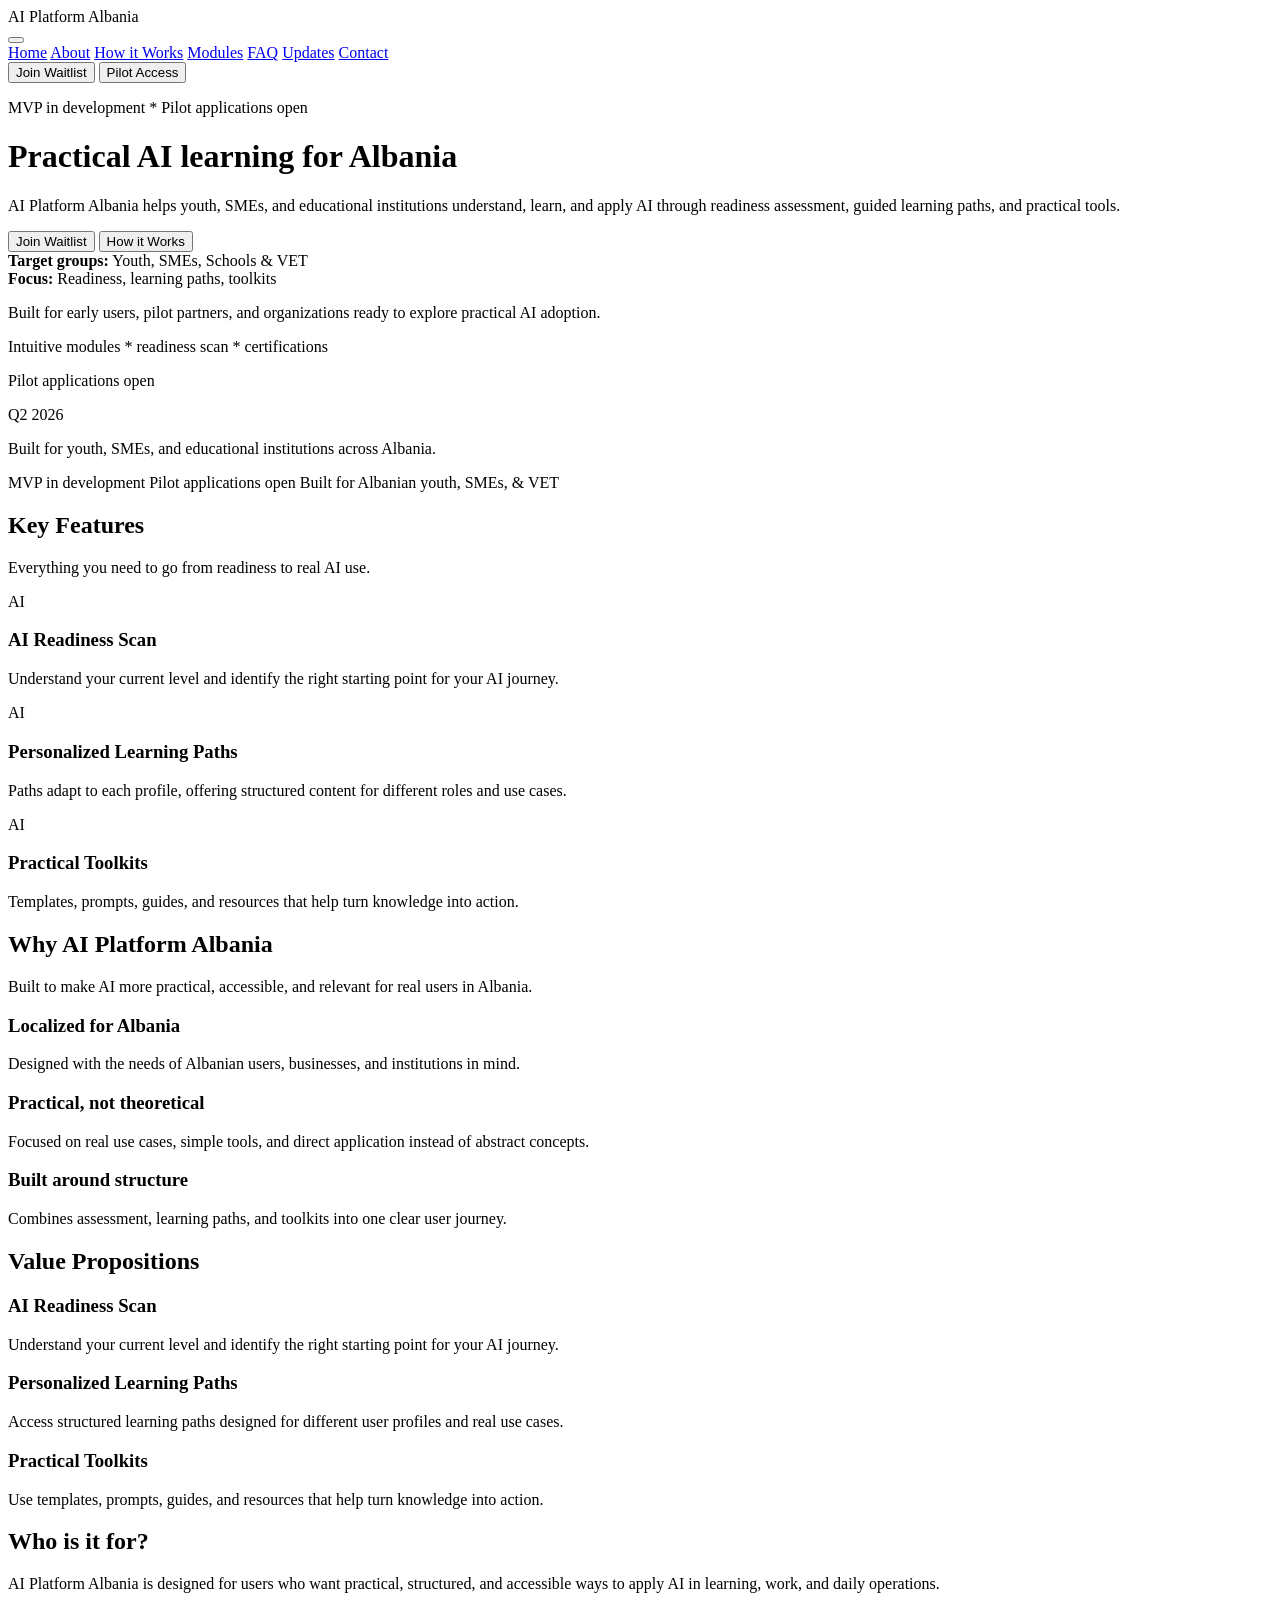
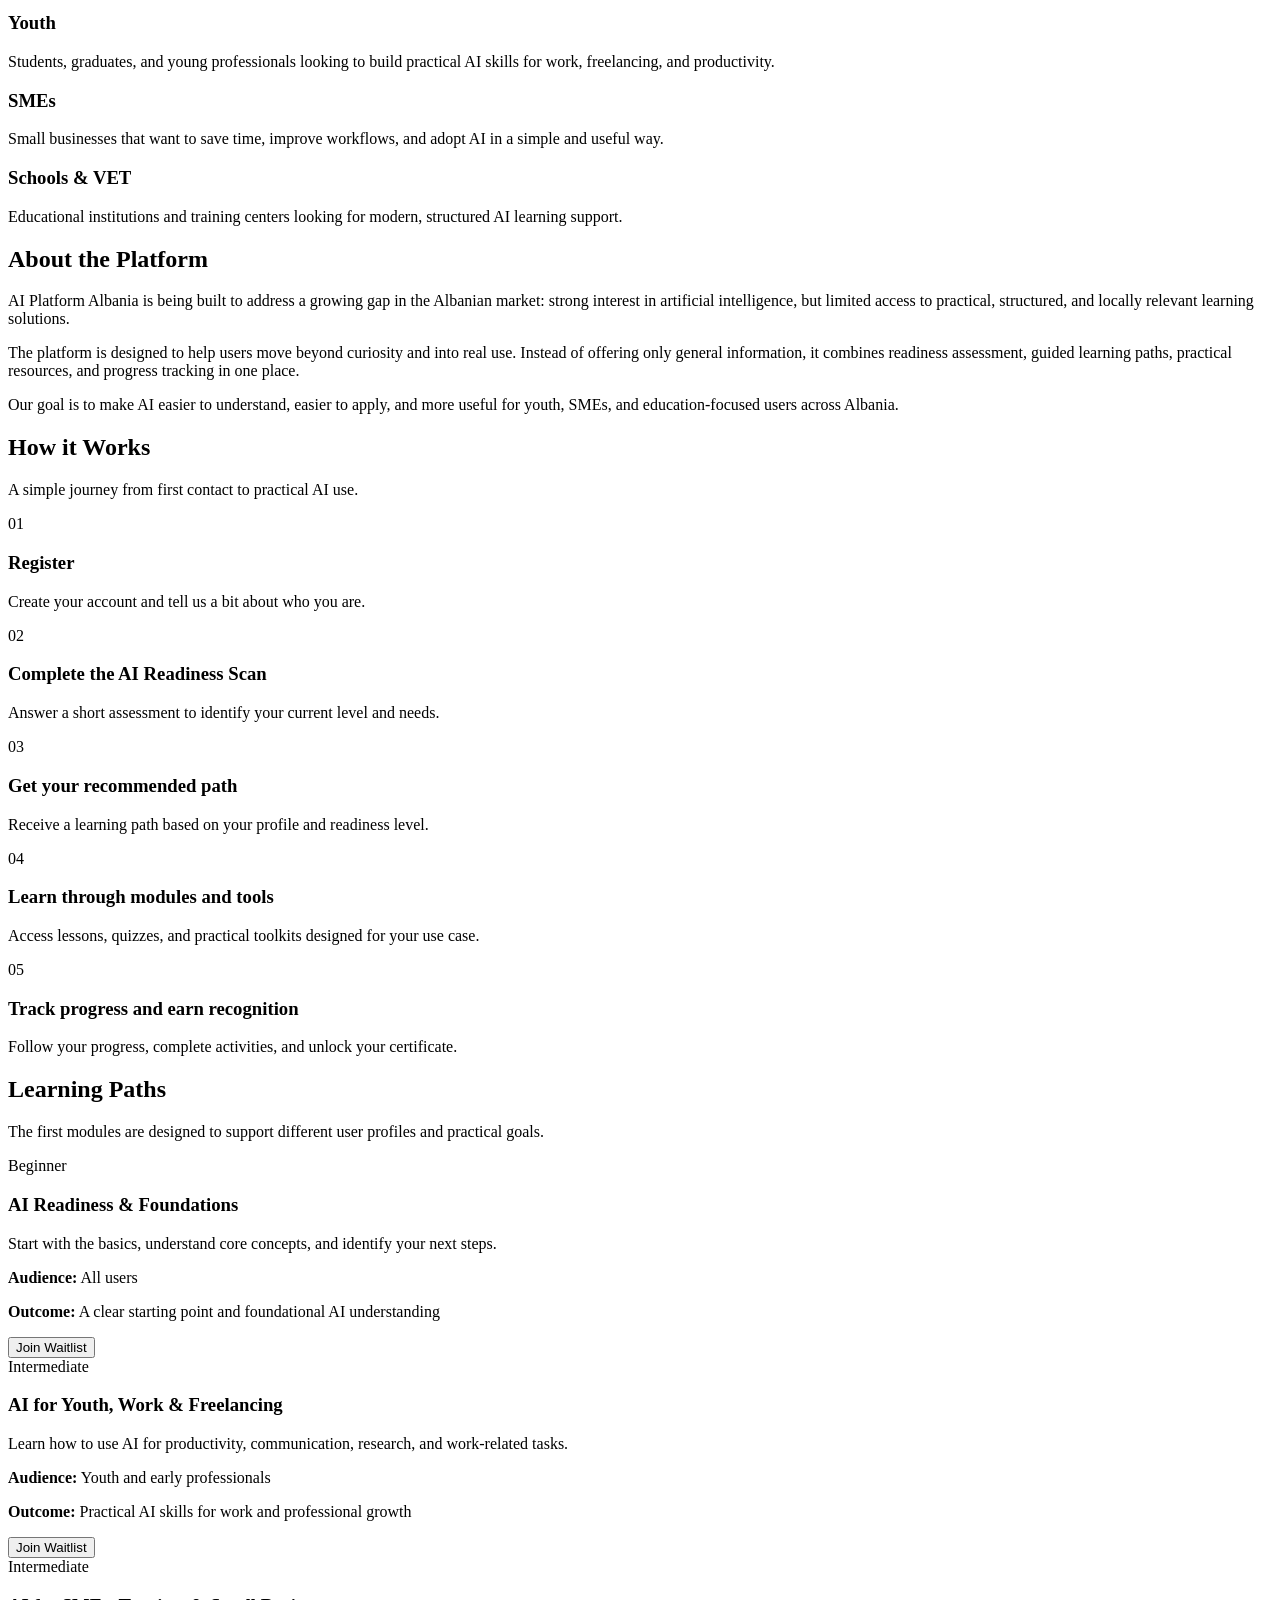
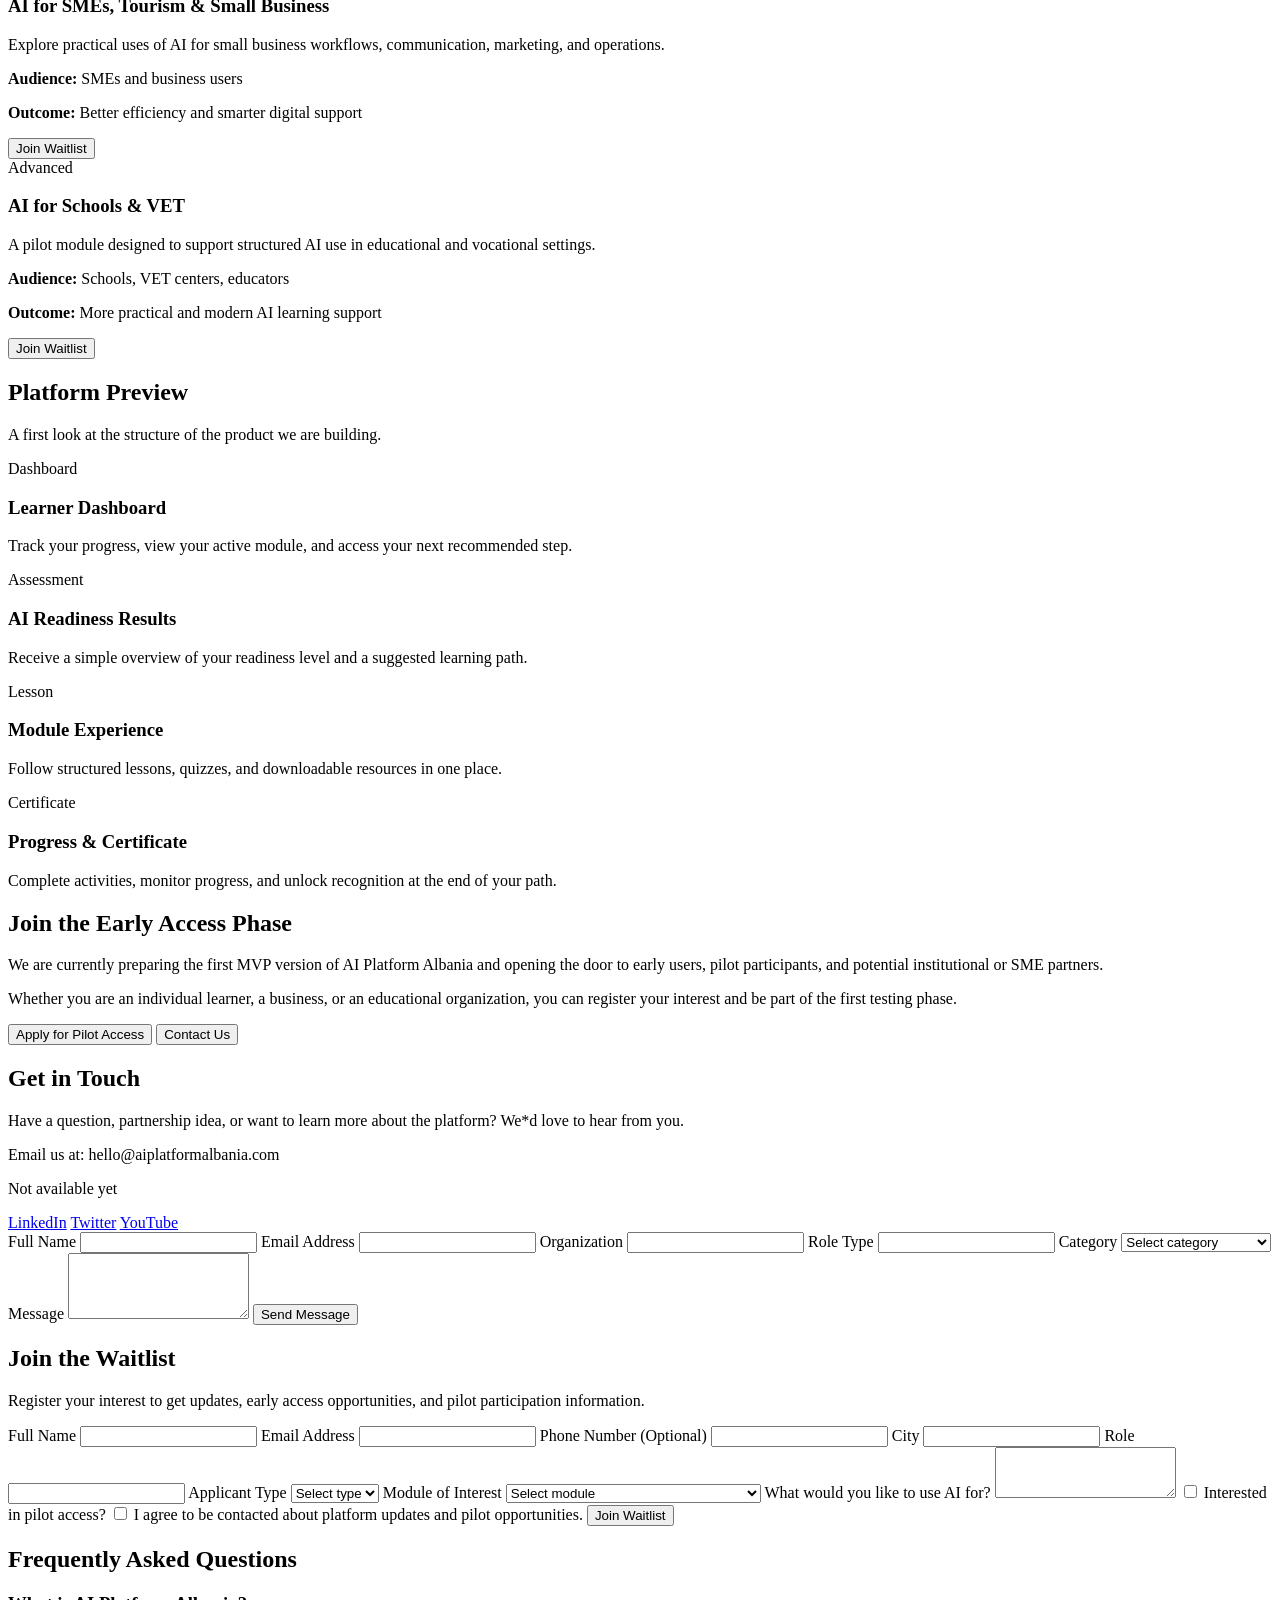
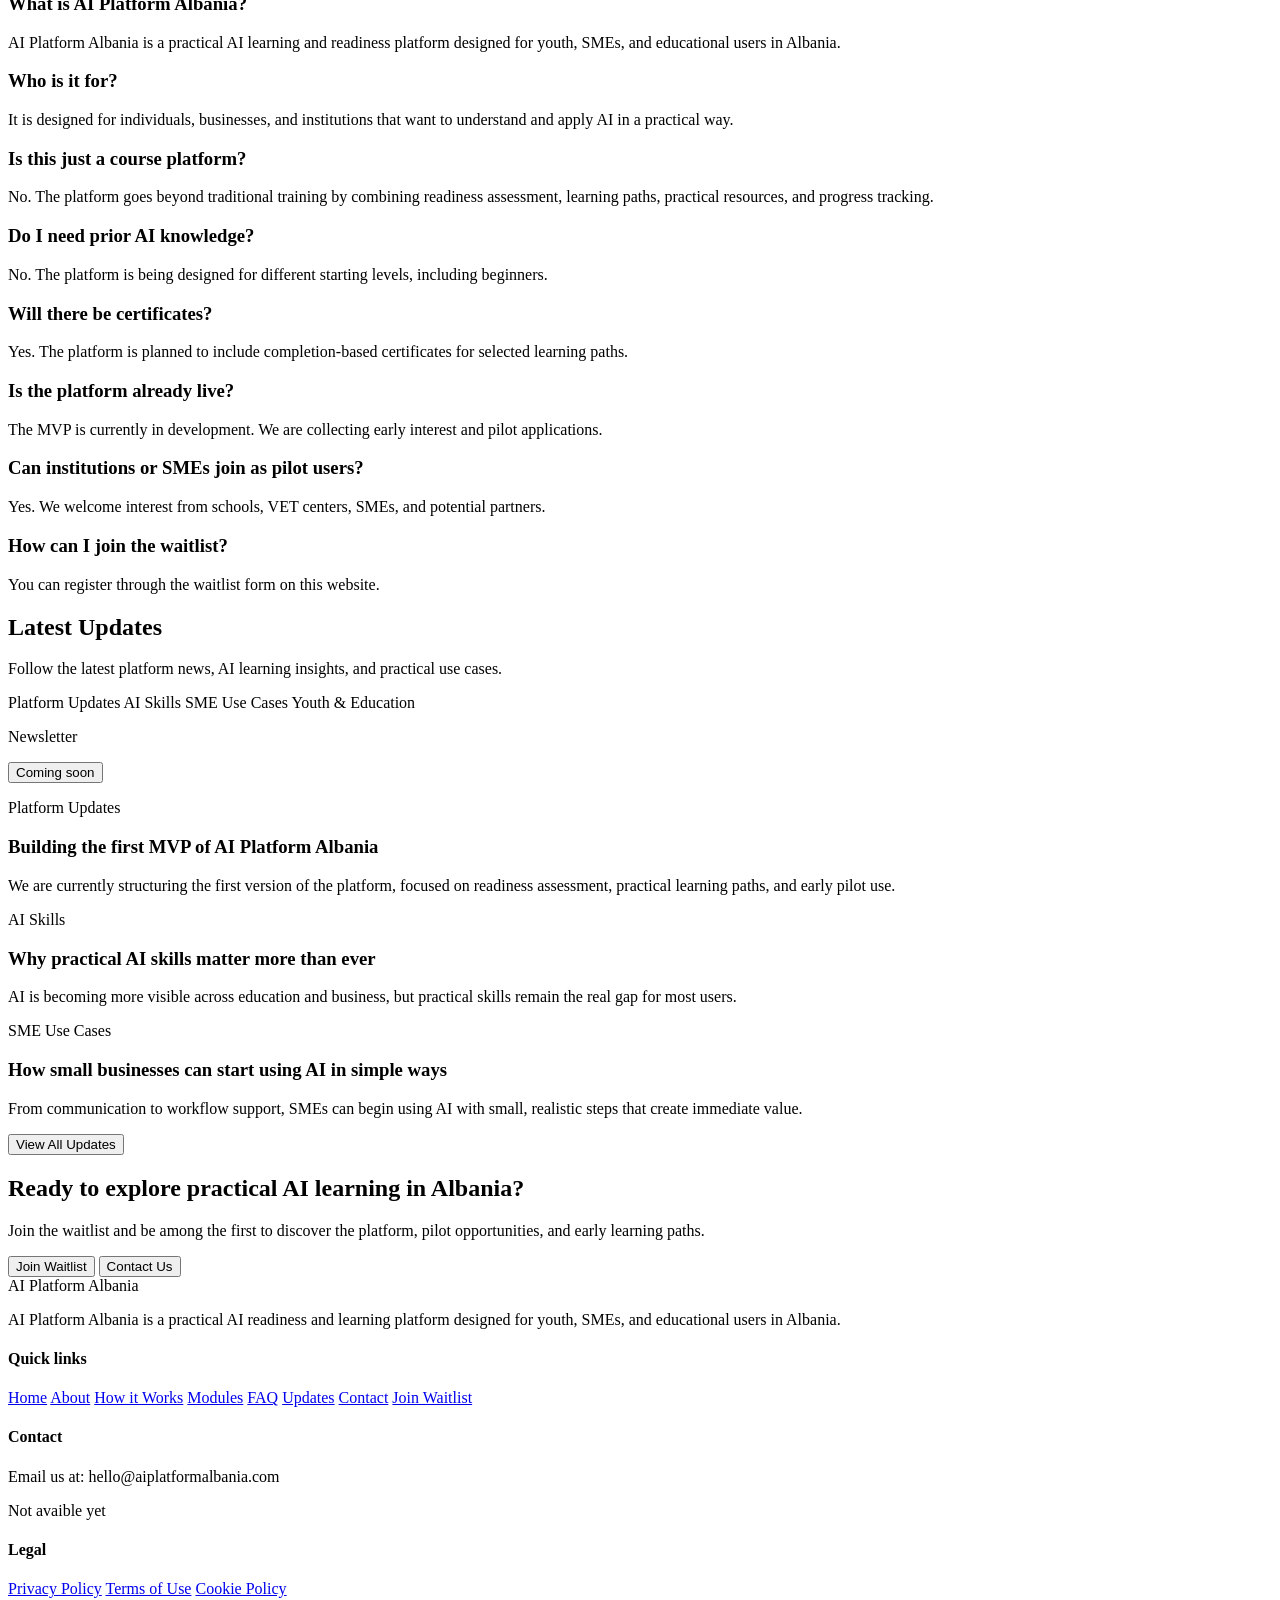
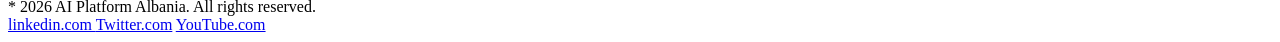
==== index.html @ 61c54ddb "Add files via upload" ====
<!DOCTYPE html>
<html lang="en">
  <head>
    <meta charset="UTF-8" />
    <meta http-equiv="X-UA-Compatible" content="IE=edge" />
    <meta name="viewport" content="width=device-width, initial-scale=1.0" />
    <title>AI Platform Albania</title>
    <link rel="preconnect" href="https://fonts.googleapis.com" />
    <link rel="preconnect" href="https://fonts.gstatic.com" crossorigin />
    <link
      href="https://fonts.googleapis.com/css2?family=Space+Grotesk:wght@400;500;600;700&display=swap"
      rel="stylesheet"
    />
    <link rel="stylesheet" href="styles.css" />
  </head>
  <body>
    <header class="hero" id="home">
      <nav class="nav" aria-label="Primary">
        <div class="brand">
          <span class="logo-mark">AI</span>
          Platform Albania
        </div>
        <button class="nav-toggle" aria-label="Toggle navigation" aria-expanded="false">
          <span></span>
          <span></span>
          <span></span>
        </button>
        <div class="nav-menu">
          <div class="nav-links">
            <a href="#home">Home</a>
            <a href="#about">About</a>
            <a href="#how-it-works">How it Works</a>
            <a href="#modules">Modules</a>
            <a href="#faq">FAQ</a>
            <a href="#updates">Updates</a>
            <a href="#contact">Contact</a>
          </div>
          <div class="nav-actions">
            <button class="ghost-btn" type="button" data-menu-link data-target="#apply">
              Join Waitlist
            </button>
            <button class="primary-btn" type="button" data-menu-link data-target="#pilot">
              Pilot Access
            </button>
          </div>
        </div>
      </nav>
      <div class="nav-backdrop" data-nav-close></div>
      <div class="hero-content">
        <div>
          <p class="eyebrow">MVP in development * Pilot applications open</p>
          <h1>Practical AI learning for Albania</h1>
          <p class="lead">
            AI Platform Albania helps youth, SMEs, and educational institutions understand, learn, and apply AI through
            readiness assessment, guided learning paths, and practical tools.
          </p>
          <div class="hero-ctas">
            <button class="primary-btn" type="button" onclick="document.getElementById('apply').scrollIntoView({ behavior: 'smooth' })">
              Join Waitlist
            </button>
            <button class="ghost-btn" type="button" onclick="document.getElementById('how-it-works').scrollIntoView({ behavior: 'smooth' })">
              How it Works
            </button>
          </div>
          <div class="hero-values">
            <div>
              <strong>Target groups:</strong>
              <span>Youth, SMEs, Schools & VET</span>
            </div>
            <div>
              <strong>Focus:</strong>
              <span>Readiness, learning paths, toolkits</span>
            </div>
          </div>
          <p class="hero-support">
            Built for early users, pilot partners, and organizations ready to explore practical AI adoption.
          </p>
        </div>
        <div class="hero-panel">
          <p>Intuitive modules * readiness scan * certifications</p>
          <div class="hero-panel-card">
            <p>Pilot applications open</p>
            <p class="hero-panel-value">Q2 2026</p>
          </div>
          <div class="hero-panel-card">
            <p>Built for youth, SMEs, and educational institutions across Albania.</p>
          </div>
          <div class="hero-trust">
            <span>MVP in development</span>
            <span>Pilot applications open</span>
            <span>Built for Albanian youth, SMEs, & VET</span>
          </div>
        </div>
      </div>
    </header>

    <main>
      <section id="features" class="section">
        <h2>Key Features</h2>
        <p class="section-intro">Everything you need to go from readiness to real AI use.</p>
        <div class="feature-grid" id="feature-grid"></div>
      </section>

      <section class="section why-section" id="why">
        <h2>Why AI Platform Albania</h2>
        <p class="section-intro">Built to make AI more practical, accessible, and relevant for real users in Albania.</p>
        <div class="why-grid">
          <article>
            <h3>Localized for Albania</h3>
            <p>Designed with the needs of Albanian users, businesses, and institutions in mind.</p>
          </article>
          <article>
            <h3>Practical, not theoretical</h3>
            <p>Focused on real use cases, simple tools, and direct application instead of abstract concepts.</p>
          </article>
          <article>
            <h3>Built around structure</h3>
            <p>Combines assessment, learning paths, and toolkits into one clear user journey.</p>
          </article>
        </div>
      </section>

      <section class="section">
        <h2>Value Propositions</h2>
        <div class="node-grid">
          <article>
            <h3>AI Readiness Scan</h3>
            <p>Understand your current level and identify the right starting point for your AI journey.</p>
          </article>
          <article>
            <h3>Personalized Learning Paths</h3>
            <p>Access structured learning paths designed for different user profiles and real use cases.</p>
          </article>
          <article>
            <h3>Practical Toolkits</h3>
            <p>Use templates, prompts, guides, and resources that help turn knowledge into action.</p>
          </article>
        </div>
      </section>

      <section id="target" class="section">
        <h2>Who is it for?</h2>
        <p class="section-intro">
          AI Platform Albania is designed for users who want practical, structured, and accessible ways to apply AI in
          learning, work, and daily operations.
        </p>
        <div class="target-grid">
          <article>
            <h3>Youth</h3>
            <p>Students, graduates, and young professionals looking to build practical AI skills for work, freelancing, and productivity.</p>
          </article>
          <article>
            <h3>SMEs</h3>
            <p>Small businesses that want to save time, improve workflows, and adopt AI in a simple and useful way.</p>
          </article>
          <article>
            <h3>Schools & VET</h3>
            <p>Educational institutions and training centers looking for modern, structured AI learning support.</p>
          </article>
        </div>
      </section>

      <section id="about" class="section about">
        <div>
          <h2>About the Platform</h2>
          <p class="section-intro">
            AI Platform Albania is being built to address a growing gap in the Albanian market: strong interest in artificial intelligence, but limited access to practical, structured, and locally relevant learning solutions.
          </p>
          <p>
            The platform is designed to help users move beyond curiosity and into real use. Instead of offering only general information, it combines readiness assessment, guided learning paths, practical resources, and progress tracking in one place.
          </p>
          <p>
            Our goal is to make AI easier to understand, easier to apply, and more useful for youth, SMEs, and education-focused users across Albania.
          </p>
        </div>
      </section>

      <section id="how-it-works" class="section">
        <h2>How it Works</h2>
        <p class="section-intro">A simple journey from first contact to practical AI use.</p>
        <div class="flow-grid" id="flow-grid"></div>
      </section>

      <section id="modules" class="section">
        <h2>Learning Paths</h2>
        <p class="section-intro">The first modules are designed to support different user profiles and practical goals.</p>
        <div class="module-grid" id="module-grid"></div>
      </section>

      <section id="demo" class="section">
        <h2>Platform Preview</h2>
        <p class="section-intro">A first look at the structure of the product we are building.</p>
        <div class="demo-grid" id="demo-grid"></div>
      </section>

      <section id="pilot" class="section pilot">
        <div>
          <h2>Join the Early Access Phase</h2>
          <p>
            We are currently preparing the first MVP version of AI Platform Albania and opening the door to early users, pilot participants, and potential institutional or SME partners.
          </p>
          <p>
            Whether you are an individual learner, a business, or an educational organization, you can register your interest and be part of the first testing phase.
          </p>
        </div>
        <div class="pilot-card">
          <button class="primary-btn" type="button" data-menu-link data-target="#apply">Apply for Pilot Access</button>
          <button class="ghost-btn" type="button" data-menu-link data-target="#contact">Contact Us</button>
        </div>
      </section>

      <section id="contact" class="section contact-form-section">
        <div>
          <h2>Get in Touch</h2>
          <p>
            Have a question, partnership idea, or want to learn more about the platform? We*d love to hear from you.
          </p>
          <div class="contact-info">
            <p>Email us at: hello@aiplatformalbania.com</p>
            <p> Not available yet</p>
            <div class="social-links">
              <a href="javascript:void(0)">LinkedIn</a>
<a href="javascript:void(0)">Twitter</a>
<a href="javascript:void(0)">YouTube</a>
            </div>
          </div>
        </div>
        <form id="contact-form" class="form-grid">
          <label>
            Full Name
            <input type="text" name="name" required />
          </label>
          <label>
            Email Address
            <input type="email" name="email" required />
          </label>
          <label>
            Organization
            <input type="text" name="organization" />
          </label>
          <label>
            Role Type
            <input type="text" name="role" />
          </label>
          <label>
            Category
            <select name="category" required>
              <option value="">Select category</option>
              <option>Individual Learner</option>
              <option>SME</option>
              <option>School / Institution</option>
              <option>Partner / Collaborator</option>
            </select>
          </label>
          <label class="full">
            Message
            <textarea name="message" rows="4" required></textarea>
          </label>
          <button class="primary-btn" type="submit">Send Message</button>
          <p id="contact-success" class="form-success" aria-live="polite"></p>
        </form>
      </section>

      <section id="apply" class="section apply-form-section">
        <div>
          <h2>Join the Waitlist</h2>
          <p class="section-intro">Register your interest to get updates, early access opportunities, and pilot participation information.</p>
        </div>
        <form id="apply-form" class="form-grid compact">
          <label>
            Full Name
            <input type="text" name="fullName" required />
          </label>
          <label>
            Email Address
            <input type="email" name="email" required />
          </label>
          <label>
            Phone Number (Optional)
            <input type="tel" name="phone" />
          </label>
          <label>
            City
            <input type="text" name="city" required />
          </label>
          <label>
            Role
            <input type="text" name="role" required />
          </label>
          <label>
            Applicant Type
            <select name="applicantType" required>
              <option value="">Select type</option>
              <option>Individual</option>
              <option>SME</option>
              <option>Institution</option>
            </select>
          </label>
          <label>
            Module of Interest
            <select name="module" required>
              <option value="">Select module</option>
              <option>AI Readiness &amp; Foundations</option>
              <option>AI for Youth, Work &amp; Freelancing</option>
              <option>AI for SMEs, Tourism &amp; Small Business</option>
              <option>AI for Schools &amp; VET</option>
            </select>
          </label>
          <label class="full">
            What would you like to use AI for?
            <textarea name="intent" rows="3" required></textarea>
          </label>
          <label>
            <input type="checkbox" name="pilot" />
            Interested in pilot access?
          </label>
          <label>
            <input type="checkbox" name="consent" required />
            I agree to be contacted about platform updates and pilot opportunities.
          </label>
          <button class="primary-btn" type="submit">Join Waitlist</button>
          <p id="apply-success" class="form-success" aria-live="polite"></p>
        </form>
      </section>

      <section id="faq" class="section">
        <h2>Frequently Asked Questions</h2>
        <div class="faq-accordion" id="faq-accordion"></div>
      </section>

      <section id="updates" class="section updates">
        <h2>Latest Updates</h2>
        <p class="section-intro">Follow the latest platform news, AI learning insights, and practical use cases.</p>
        <div class="updates-meta">
          <div class="updates-categories">
            <span>Platform Updates</span>
            <span>AI Skills</span>
            <span>SME Use Cases</span>
            <span>Youth &amp; Education</span>
          </div>
          <div class="newsletter-cta">
            <p>Newsletter</p>
            <button class="ghost-btn" type="button">Coming soon</button>
          </div>
        </div>
        <div class="blog-grid" id="blog-grid"></div>
        <button class="ghost-btn" type="button">View All Updates</button>
        <div class="empty-state" id="blog-empty" hidden>
          <p>No posts yet*check back soon for pilot stories.</p>
        </div>
      </section>

      <section class="section final-cta">
        <div>
          <h2>Ready to explore practical AI learning in Albania?</h2>
          <p>Join the waitlist and be among the first to discover the platform, pilot opportunities, and early learning paths.</p>
        </div>
        <div class="cta-actions">
          <button class="primary-btn" type="button" data-menu-link data-target="#apply">Join Waitlist</button>
          <button class="ghost-btn" type="button" data-menu-link data-target="#contact">Contact Us</button>
        </div>
      </section>
    </main>

    <footer class="footer">
      <div>
        <div class="brand">
          <span class="logo-mark">AI</span>
          Platform Albania
        </div>
        <p>AI Platform Albania is a practical AI readiness and learning platform designed for youth, SMEs, and educational users in Albania.</p>
      </div>
      <div class="footer-columns">
        <div>
          <h4>Quick links</h4>
          <a href="#home">Home</a>
          <a href="#about">About</a>
          <a href="#how-it-works">How it Works</a>
          <a href="#modules">Modules</a>
          <a href="#faq">FAQ</a>
          <a href="#updates">Updates</a>
          <a href="#contact">Contact</a>
          <a href="#apply">Join Waitlist</a>
        </div>
        <div>
          <h4>Contact</h4>
          <p>Email us at: hello@aiplatformalbania.com</p>
          <p>Not avaible yet</p>
        </div>
        <div>
          <h4>Legal</h4>
          <a href="privacy.html">Privacy Policy</a>
          <a href="terms.html">Terms of Use</a>
          <a href="cookies.html">Cookie Policy</a>
        </div>
      </div>
      <div class="footer-bottom">
        <span>* 2026 AI Platform Albania. All rights reserved.</span>
        <div class="social-links">
          <a href="#">linkedin.com
          <a href="#">Twitter.com</a>
          <a href="#">YouTube.com</a>
        </div>
      </div>
    </footer>
    <script src="scripts.js"></script>
  </body>
</html>
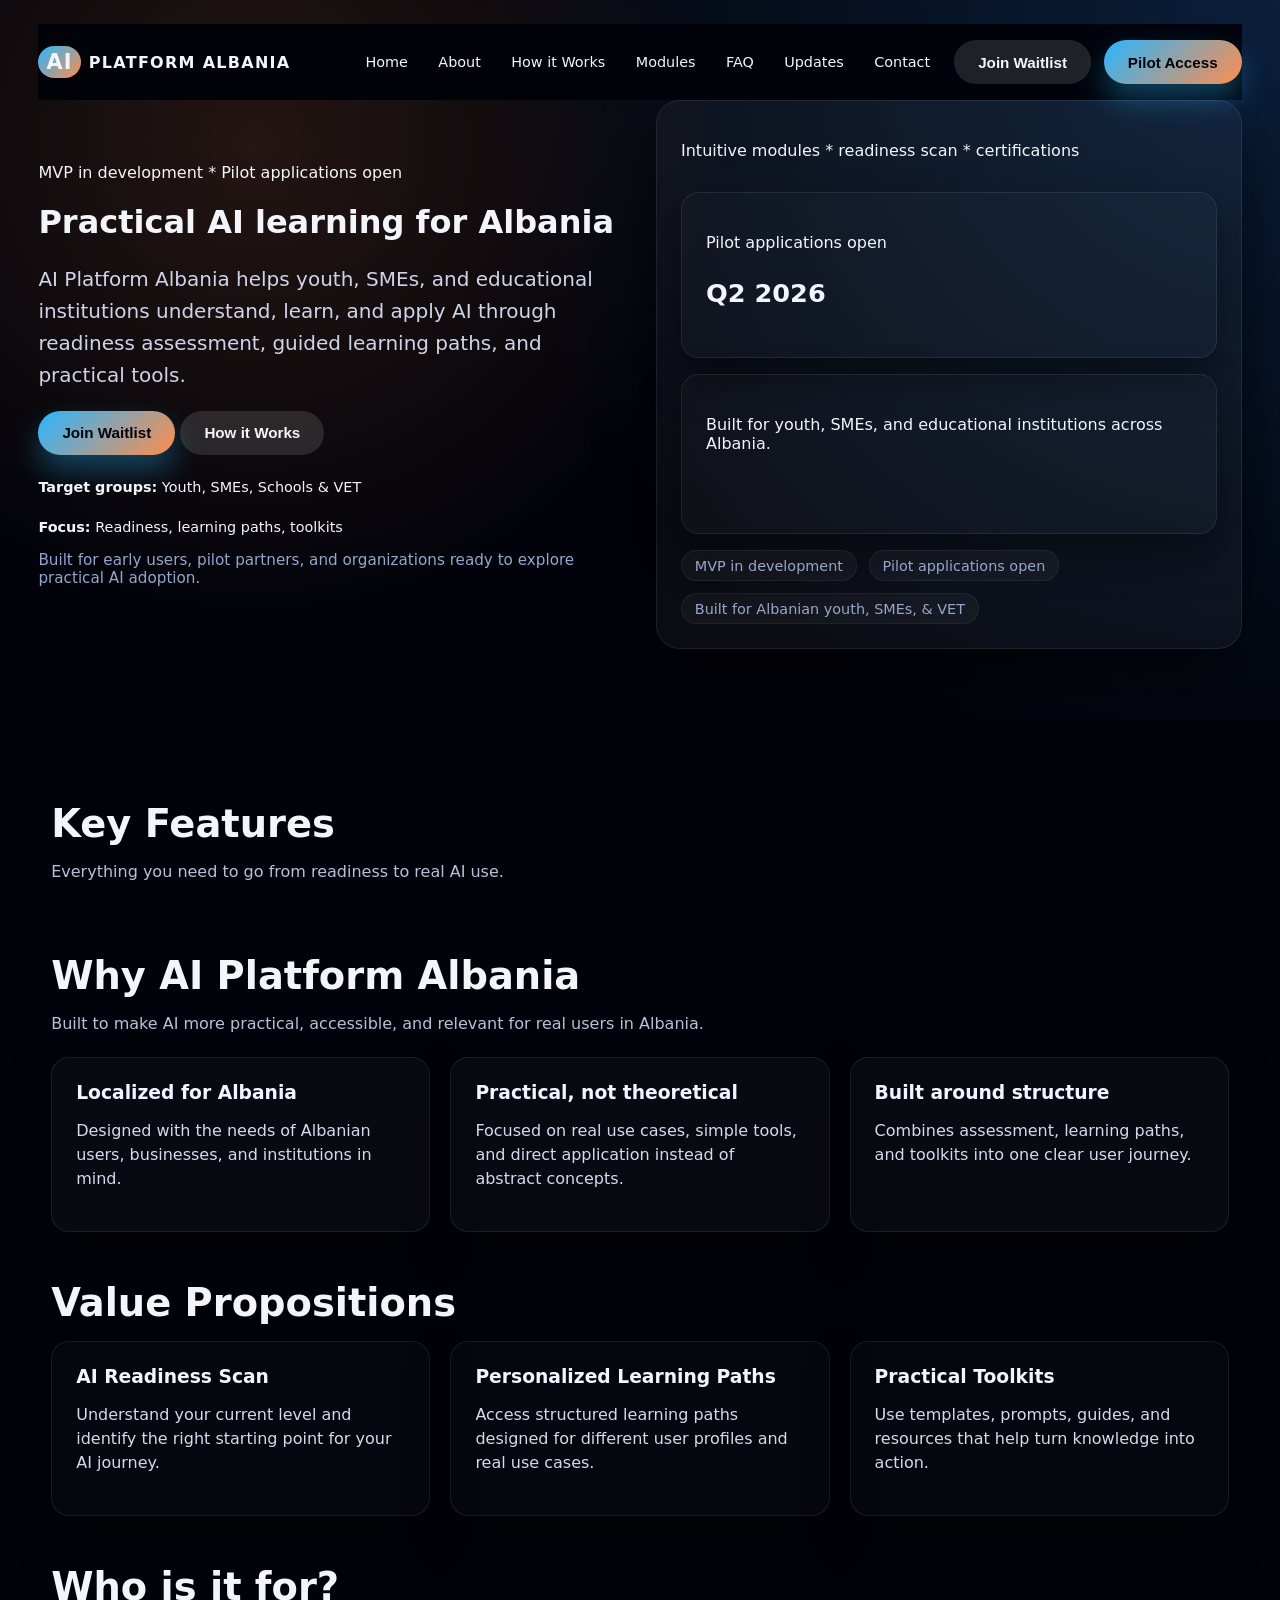
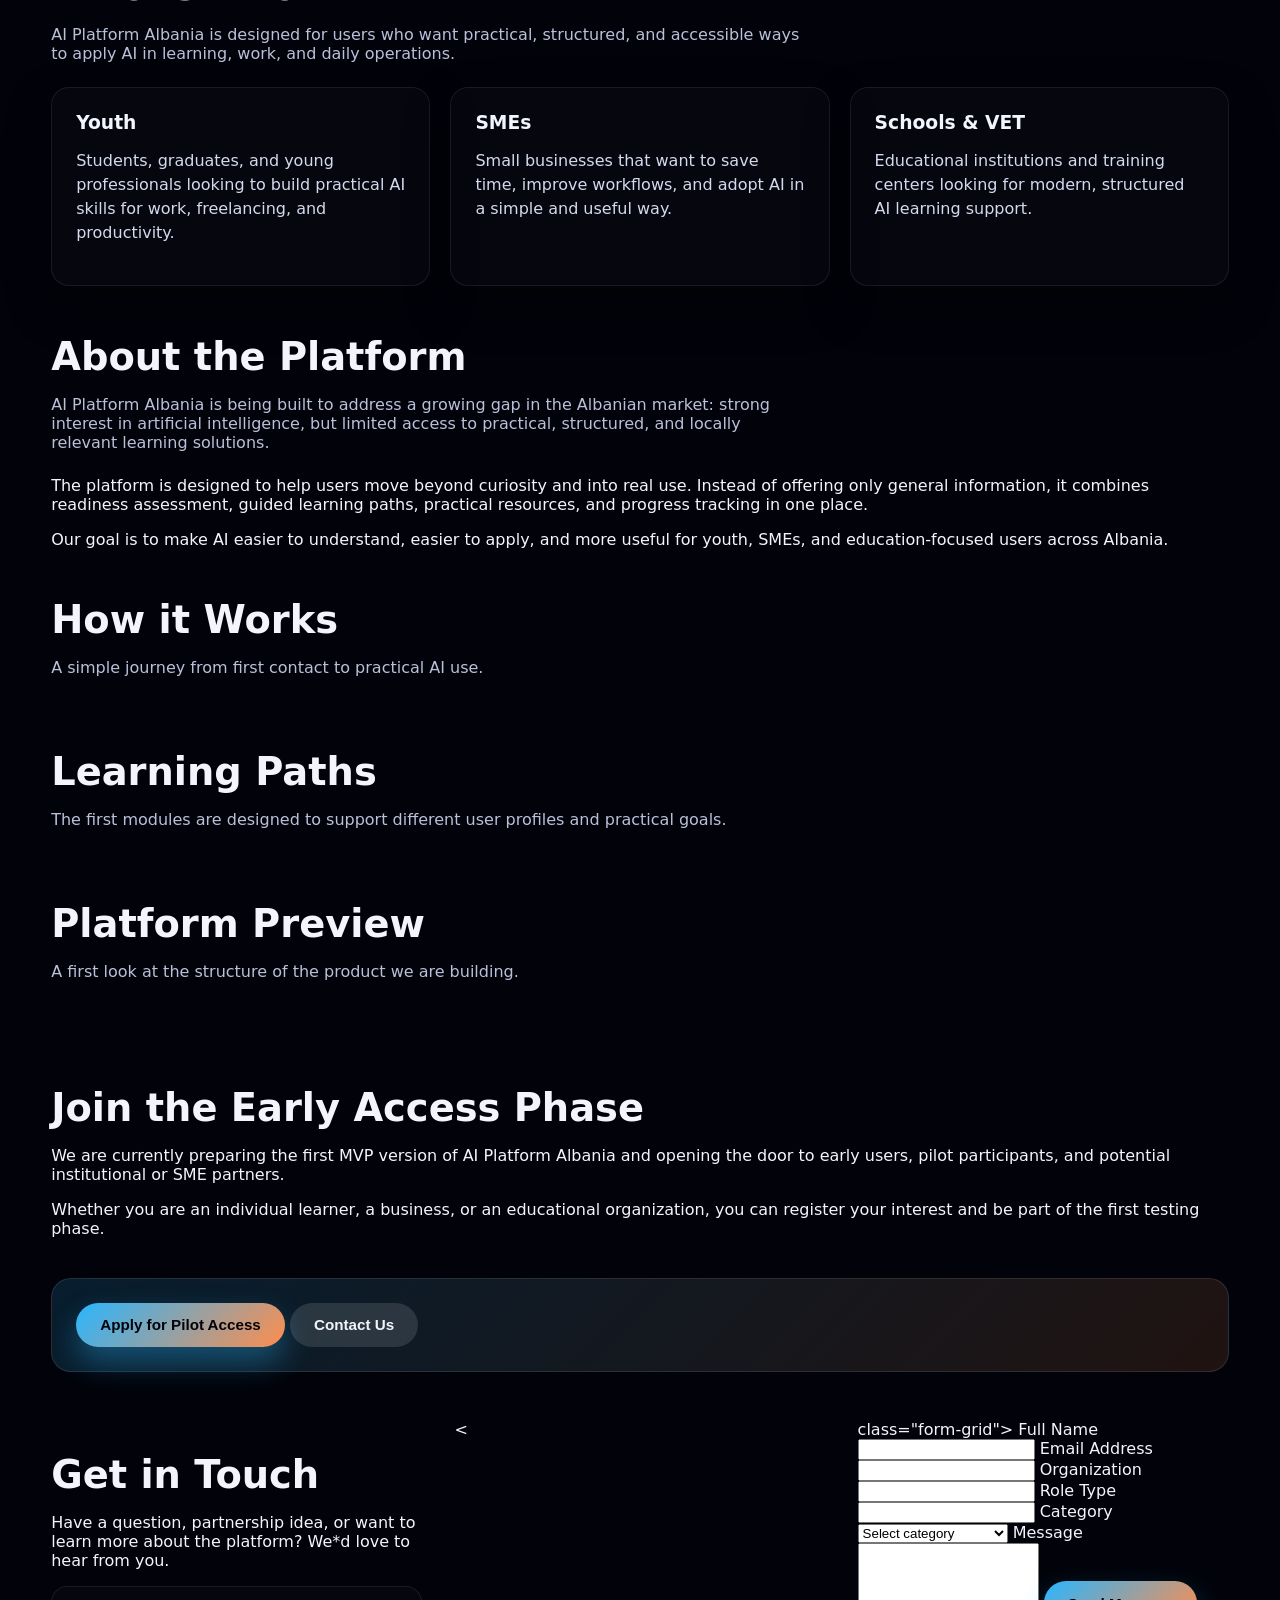
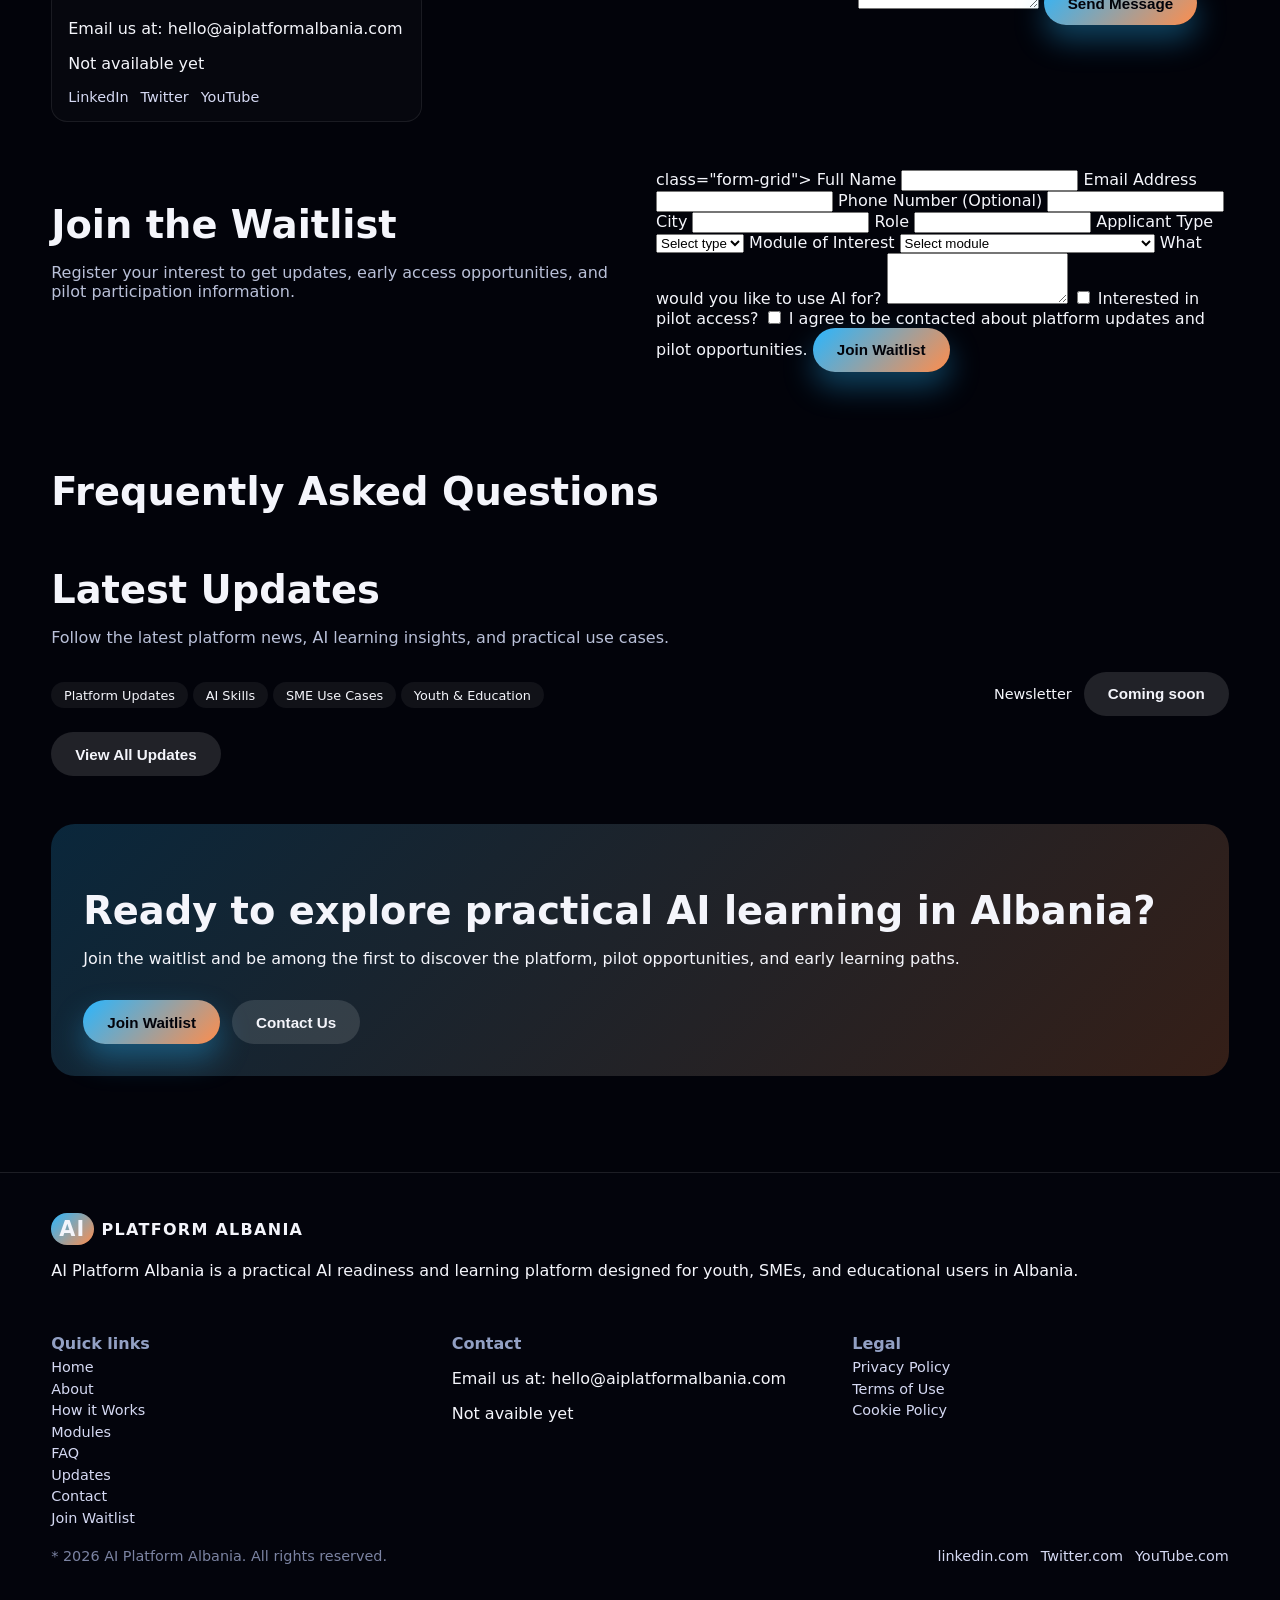
==== commit 377795a3: "Add files via upload" ====
--- a/index.html
+++ b/index.html
@@ -225,7 +225,7 @@
             </div>
           </div>
         </div>
-        <form id="contact-form" class="form-grid">
+        <<form id="contact-form" action="https://formspree.io/f/mvzwjayy" method="POST"> class="form-grid">
           <label>
             Full Name
             <input type="text" name="name" required />
@@ -266,7 +266,7 @@
           <h2>Join the Waitlist</h2>
           <p class="section-intro">Register your interest to get updates, early access opportunities, and pilot participation information.</p>
         </div>
-        <form id="apply-form" class="form-grid compact">
+        <form id="apply-form" action="https://formspree.io/f/mvzwjayy" method="POST"> class="form-grid">
           <label>
             Full Name
             <input type="text" name="fullName" required />
--- a/styles.css
+++ b/styles.css
@@ -0,0 +1,642 @@
+* {
+  box-sizing: border-box;
+}
+
+body {
+  margin: 0;
+  font-family: 'Space Grotesk', system-ui, -apple-system, BlinkMacSystemFont, 'Segoe UI', sans-serif;
+  background: #02030a;
+  color: #f4f5fb;
+}
+
+a {
+  color: inherit;
+  text-decoration: none;
+}
+
+.hero {
+  padding: 1.5rem clamp(1rem, 3vw, 3rem);
+  background: radial-gradient(circle at top right, #2d8fff33, transparent 55%),
+    radial-gradient(circle at 20% 20%, #ff8d4c22, transparent 40%), #02030a;
+}
+
+.nav {
+  display: flex;
+  justify-content: space-between;
+  align-items: center;
+  gap: 1rem;
+  position: sticky;
+  top: 0;
+  z-index: 10;
+  background: rgba(2, 3, 10, 0.95);
+  padding: 1rem 0;
+}
+
+.nav-menu {
+  display: flex;
+  align-items: center;
+  gap: 0.8rem;
+  transition: transform 0.3s ease;
+}
+
+.nav-backdrop {
+  position: fixed;
+  inset: 0;
+  background: rgba(2, 3, 10, 0.85);
+  opacity: 0;
+  visibility: hidden;
+  transition: opacity 0.3s ease;
+  z-index: 5;
+  pointer-events: none;
+}
+
+.nav-toggle {
+  display: none;
+  border: none;
+  background: transparent;
+  cursor: pointer;
+  width: 40px;
+  height: 40px;
+  position: relative;
+  padding: 0;
+}
+
+.nav-toggle span {
+  position: absolute;
+  left: 8px;
+  right: 8px;
+  height: 2px;
+  background: #fff;
+  transition: transform 0.3s ease;
+}
+
+.nav-toggle span:nth-child(1) {
+  top: 12px;
+}
+
+.nav-toggle span:nth-child(2) {
+  top: 19px;
+}
+
+.nav-toggle span:nth-child(3) {
+  top: 26px;
+}
+
+.nav-open .nav-backdrop {
+  opacity: 1;
+  visibility: visible;
+  pointer-events: auto;
+}
+
+.nav-open .nav-menu {
+  transform: translateX(0);
+}
+
+.nav-open .nav-toggle span:nth-child(1) {
+  transform: translateY(7px) rotate(45deg);
+}
+
+.nav-open .nav-toggle span:nth-child(2) {
+  opacity: 0;
+}
+
+.nav-open .nav-toggle span:nth-child(3) {
+  transform: translateY(-7px) rotate(-45deg);
+}
+
+.logo-mark {
+  font-size: 1.3rem;
+  font-weight: 700;
+  padding: 0.25rem 0.5rem;
+  border-radius: 999px;
+  background: linear-gradient(135deg, #29b6ff, #ff8d4c);
+  margin-right: 0.5rem;
+}
+
+.brand {
+  font-weight: 600;
+  letter-spacing: 0.08em;
+  text-transform: uppercase;
+  display: flex;
+  align-items: center;
+}
+
+.nav-links {
+  display: flex;
+  gap: 0.5rem;
+  flex-wrap: wrap;
+}
+
+.nav-links a {
+  font-size: 0.9rem;
+  padding: 0.35rem 0.7rem;
+  border-radius: 999px;
+  transition: background 0.2s ease;
+}
+
+.nav-links a:hover {
+  background: rgba(255, 255, 255, 0.1);
+}
+.nav-actions {
+  display: flex;
+  gap: 0.8rem;
+}
+
+.primary-btn,
+.ghost-btn {
+  border: none;
+  border-radius: 999px;
+  padding: 0.85rem 1.5rem;
+  font-weight: 600;
+  cursor: pointer;
+  transition: transform 0.2s ease, box-shadow 0.2s ease;
+  font-size: 0.95rem;
+}
+
+.primary-btn {
+  background: linear-gradient(135deg, #29b6ff, #ff8d4c);
+  color: #02030a;
+  box-shadow: 0 15px 30px rgba(41, 182, 255, 0.35);
+}
+
+.ghost-btn {
+  background: rgba(255, 255, 255, 0.12);
+  color: #f4f5fb;
+}
+
+.hero-content {
+  display: grid;
+  grid-template-columns: repeat(auto-fit, minmax(280px, 1fr));
+  gap: 2rem;
+  align-items: center;
+  padding-bottom: 3rem;
+}
+
+.lead {
+  font-size: 1.25rem;
+  color: #cfd4ea;
+  line-height: 1.6;
+}
+
+.hero-values {
+  margin-top: 1.5rem;
+  display: flex;
+  gap: 1.5rem;
+  flex-wrap: wrap;
+  font-size: 0.9rem;
+}
+
+.hero-support {
+  margin-top: 1rem;
+  color: #95a6ce;
+  font-size: 0.95rem;
+}
+
+.hero-panel {
+  background: rgba(255, 255, 255, 0.04);
+  padding: 1.5rem;
+  border-radius: 24px;
+  border: 1px solid rgba(255, 255, 255, 0.08);
+  box-shadow: 0 30px 55px rgba(0, 0, 0, 0.5);
+  display: flex;
+  flex-direction: column;
+  gap: 1rem;
+}
+
+.hero-panel-card {
+  background: rgba(255, 255, 255, 0.02);
+  border-radius: 18px;
+  border: 1px solid rgba(255, 255, 255, 0.08);
+  padding: 1rem;
+}
+
+.hero-panel-value {
+  font-size: 1.6rem;
+  font-weight: 600;
+}
+
+.hero-trust {
+  display: flex;
+  flex-wrap: wrap;
+  gap: 0.75rem;
+  font-size: 0.9rem;
+  color: #97a6cc;
+}
+
+.hero-trust span {
+  padding: 0.4rem 0.8rem;
+  border-radius: 999px;
+  background: rgba(255, 255, 255, 0.04);
+  border: 1px solid rgba(255, 255, 255, 0.06);
+}
+
+main {
+  padding: 3rem clamp(1rem, 4vw, 4rem);
+}
+
+.section {
+  margin-bottom: 3rem;
+}
+
+.section h2 {
+  font-size: clamp(2rem, 3vw, 2.8rem);
+  margin-bottom: 0.3rem;
+}
+
+.section-intro {
+  color: #b9c0d8;
+  margin-bottom: 1.5rem;
+  max-width: 760px;
+}
+
+.feature-grid,
+.node-grid,
+.target-grid,
+.module-grid,
+.demo-grid,
+.flow-grid,
+.blog-grid {
+  display: grid;
+  grid-template-columns: repeat(auto-fit, minmax(240px, 1fr));
+  gap: 1.25rem;
+}
+
+article,
+.hero-panel-card {
+  background: rgba(255, 255, 255, 0.02);
+  border-radius: 18px;
+  border: 1px solid rgba(255, 255, 255, 0.08);
+  padding: 1.5rem;
+  min-height: 160px;
+  box-shadow: 0 20px 45px rgba(0, 0, 0, 0.45);
+}
+
+article h3 {
+  margin-top: 0;
+  margin-bottom: 0.4rem;
+  color: #f1f5ff;
+}
+
+article p {
+  color: #d4daee;
+  line-height: 1.5;
+}
+
+.feature-grid article .icon {
+  font-size: 2rem;
+}
+
+.flow-grid article {
+  position: relative;
+  padding-top: 2rem;
+}
+
+.flow-grid article .step-index {
+  position: absolute;
+  top: 1rem;
+  right: 1rem;
+  font-size: 1rem;
+  font-weight: 700;
+  color: #00c6ff;
+}
+
+.module-grid .badge {
+  display: inline-flex;
+  align-items: center;
+  gap: 0.4rem;
+  padding: 0.25rem 0.75rem;
+  border-radius: 999px;
+  background: rgba(255, 255, 255, 0.08);
+  margin-bottom: 0.6rem;
+  font-size: 0.8rem;
+}
+
+.target-grid article {
+  min-height: 150px;
+}
+
+.contact-info {
+  margin-top: 1rem;
+  padding: 1rem;
+  border-radius: 16px;
+  background: rgba(255, 255, 255, 0.02);
+  border: 1px solid rgba(255, 255, 255, 0.08);
+}
+
+.social-links a {
+  font-size: 0.9rem;
+  color: #d5d9f3;
+}
+
+.node-grid article,
+.target-grid article {
+  min-height: 140px;
+}
+
+.node-grid {
+  margin-top: 1rem;
+}
+
+.why-grid {
+  margin-top: 1rem;
+  display: grid;
+  grid-template-columns: repeat(auto-fit, minmax(220px, 1fr));
+  gap: 1.25rem;
+}
+
+.why-grid article {
+  min-height: 160px;
+  background: rgba(255, 255, 255, 0.03);
+  border-radius: 18px;
+  border: 1px solid rgba(255, 255, 255, 0.08);
+  padding: 1.5rem;
+  box-shadow: 0 20px 45px rgba(0, 0, 0, 0.45);
+}
+
+.contact-form-section,
+.apply-form-section {
+  display: grid;
+  grid-template-columns: repeat(auto-fit, minmax(300px, 1fr));
+  gap: 2rem;
+  align-items: start;
+}
+
+.form-grid {
+  display: grid;
+  grid-template-columns: repeat(auto-fit, minmax(240px, 1fr));
+  gap: 1rem;
+}
+
+.form-grid.compact {
+  grid-template-columns: repeat(auto-fit, minmax(260px, 1fr));
+}
+
+.form-grid input,
+.form-grid select,
+.form-grid textarea {
+  background: rgba(255, 255, 255, 0.03);
+  border: 1px solid rgba(255, 255, 255, 0.15);
+  border-radius: 12px;
+  padding: 0.85rem;
+  color: #fff;
+  font-family: inherit;
+}
+
+.form-grid label {
+  display: flex;
+  flex-direction: column;
+  gap: 0.4rem;
+  font-size: 0.9rem;
+  color: #c0c5d9;
+}
+
+.form-grid label.invalid input,
+.form-grid label.invalid select,
+.form-grid label.invalid textarea {
+  border-color: #ff7a7a;
+}
+
+.field-error {
+  font-size: 0.75rem;
+  color: #ff7a7a;
+  min-height: 1.2rem;
+}
+
+.form-grid .full {
+  grid-column: 1 / -1;
+}
+
+.form-success {
+  grid-column: 1 / -1;
+  font-size: 0.95rem;
+  min-height: 1.2rem;
+}
+
+.form-success.success {
+  color: #5cff8a;
+}
+
+.form-success.error {
+  color: #ff928c;
+}
+
+.primary-btn.loading {
+  opacity: 0.75;
+  pointer-events: none;
+}
+
+.faq-accordion {
+  display: flex;
+  flex-direction: column;
+  gap: 1rem;
+}
+
+.faq-card {
+  border-radius: 16px;
+  border: 1px solid rgba(255, 255, 255, 0.1);
+  padding: 1.3rem;
+  background: rgba(255, 255, 255, 0.02);
+  cursor: pointer;
+}
+
+.faq-card h3 {
+  margin: 0;
+  font-size: 1.1rem;
+}
+
+.faq-card p {
+  margin-top: 0.6rem;
+  display: none;
+  color: #d6dcf0;
+}
+
+.faq-card.active p {
+  display: block;
+}
+
+.updates-meta {
+  display: flex;
+  justify-content: space-between;
+  align-items: center;
+  flex-wrap: wrap;
+  gap: 1rem;
+  margin-bottom: 1rem;
+}
+
+.updates-categories span {
+  background: rgba(255, 255, 255, 0.06);
+  padding: 0.35rem 0.8rem;
+  border-radius: 999px;
+  font-size: 0.8rem;
+}
+
+.newsletter-cta {
+  display: flex;
+  align-items: center;
+  gap: 0.75rem;
+  font-size: 0.9rem;
+}
+
+.blog-grid article {
+  min-height: 200px;
+}
+
+.demo-grid article {
+  min-height: 200px;
+}
+
+.demo-card {
+  display: flex;
+  flex-direction: column;
+  gap: 0.4rem;
+}
+
+.demo-card .badge {
+  display: inline-flex;
+  padding: 0.2rem 0.65rem;
+  border-radius: 999px;
+  background: rgba(255, 255, 255, 0.1);
+  font-size: 0.7rem;
+  letter-spacing: 0.1em;
+  text-transform: uppercase;
+}
+
+.pilot {
+  display: flex;
+  flex-direction: column;
+  gap: 1.5rem;
+}
+
+.pilot-card {
+  border-radius: 20px;
+  padding: 1.5rem;
+  background: linear-gradient(135deg, rgba(41, 182, 255, 0.15), rgba(255, 141, 76, 0.12));
+  border: 1px solid rgba(255, 255, 255, 0.1);
+}
+
+.final-cta {
+  background: linear-gradient(135deg, rgba(41, 182, 255, 0.2), rgba(255, 141, 76, 0.2));
+  border-radius: 24px;
+  padding: 2rem;
+  display: flex;
+  align-items: center;
+  justify-content: space-between;
+  gap: 1rem;
+  flex-wrap: wrap;
+}
+
+.final-cta .cta-actions {
+  display: flex;
+  gap: 0.75rem;
+  flex-wrap: wrap;
+}
+
+.footer {
+  padding: 2.5rem clamp(1rem, 4vw, 4rem);
+  background: #03040c;
+  border-top: 1px solid rgba(255, 255, 255, 0.1);
+}
+
+.footer-columns {
+  display: grid;
+  grid-template-columns: repeat(auto-fit, minmax(180px, 1fr));
+  gap: 1.5rem;
+  margin: 2rem 0 1rem;
+}
+
+.footer-columns h4 {
+  margin-bottom: 0.4rem;
+  color: #92a0c4;
+}
+
+.footer-columns a {
+  display: block;
+  margin-bottom: 0.35rem;
+  color: #d5d9f3;
+  font-size: 0.9rem;
+}
+
+.footer-bottom {
+  display: flex;
+  justify-content: space-between;
+  align-items: center;
+  flex-wrap: wrap;
+  gap: 1rem;
+  font-size: 0.9rem;
+  color: #7b83a2;
+}
+
+.social-links {
+  display: flex;
+  gap: 0.75rem;
+}
+
+.empty-state {
+  margin-top: 1rem;
+  padding: 1.5rem;
+  border-radius: 16px;
+  background: rgba(255, 255, 255, 0.02);
+  border: 1px dashed rgba(255, 255, 255, 0.1);
+  text-align: center;
+}
+
+@media (max-width: 800px) {
+  .nav {
+    flex-direction: column;
+    align-items: flex-start;
+  }
+
+  .hero-content {
+    padding-top: 1rem;
+  }
+
+  .final-cta {
+    flex-direction: column;
+  }
+
+  .nav-menu {
+    position: fixed;
+    top: 70px;
+    right: 0;
+    bottom: 0;
+    left: auto;
+    background: rgba(2, 3, 10, 0.98);
+    padding: 3rem 1.5rem;
+    flex-direction: column;
+    align-items: flex-start;
+    transform: translateX(100%);
+    justify-content: flex-start;
+    z-index: 20;
+    width: 100%;
+    max-width: 320px;
+  }
+
+  .nav-links {
+    flex-direction: column;
+    width: 100%;
+  }
+
+  .nav-actions {
+    flex-direction: column;
+    width: 100%;
+  }
+
+  .nav-toggle {
+    display: block;
+  }
+
+  body.nav-open {
+    overflow: hidden;
+  }
+}
+
+@media (max-width: 500px) {
+  .nav-links {
+    justify-content: center;
+  }
+
+  .nav-actions {
+    flex-direction: column;
+    width: 100%;
+  }
+}
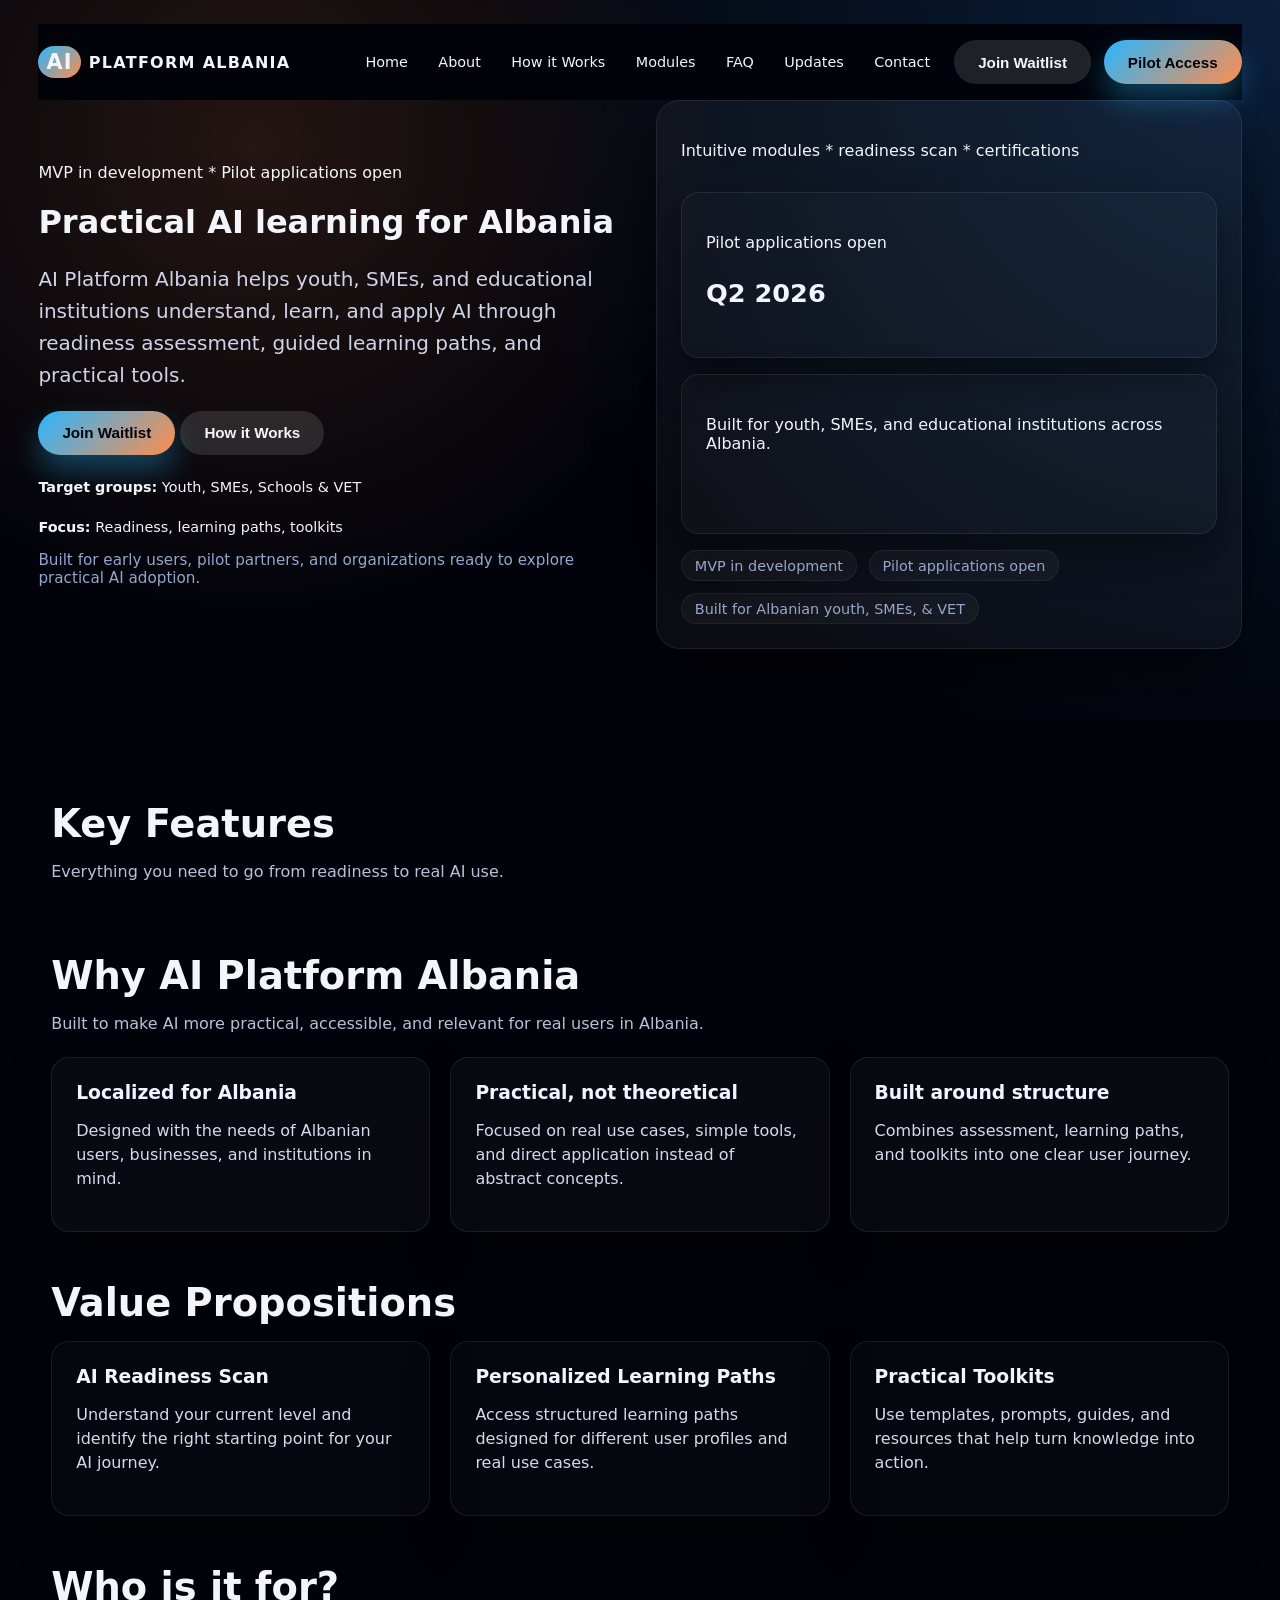
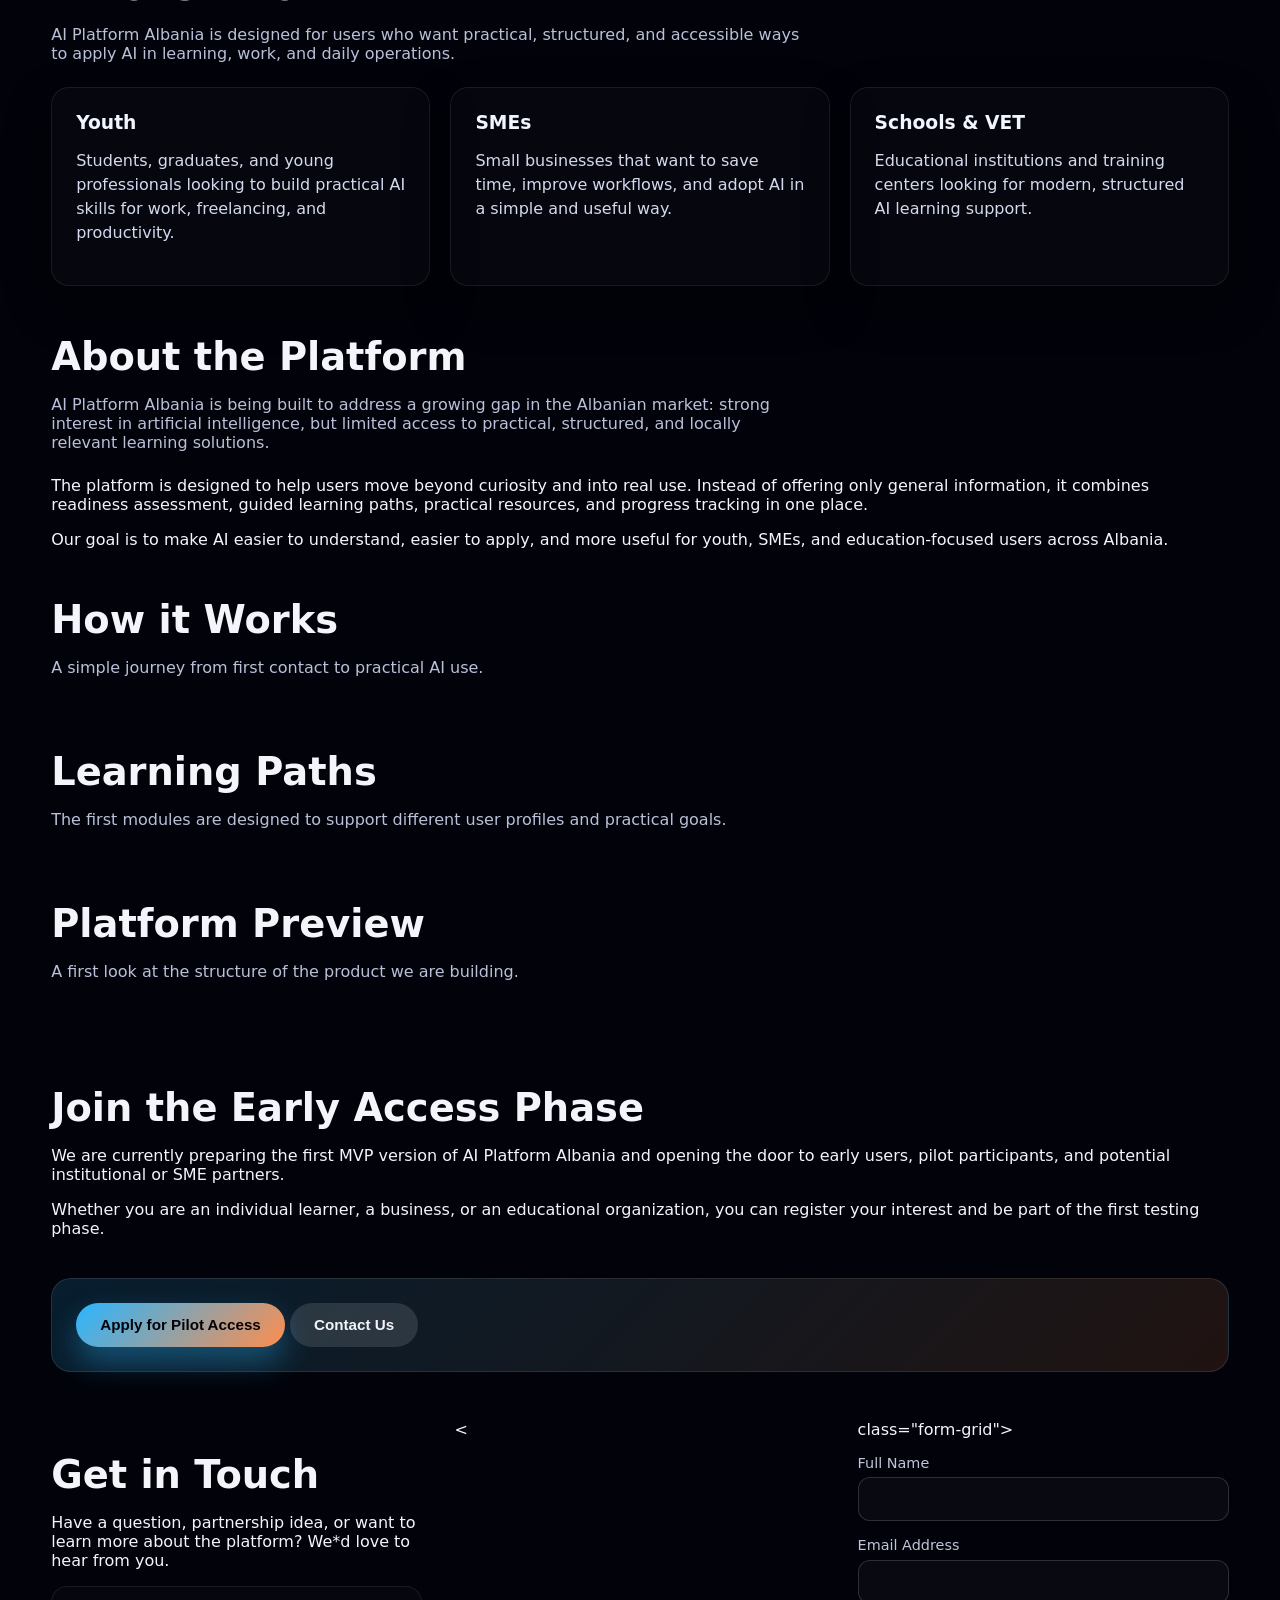
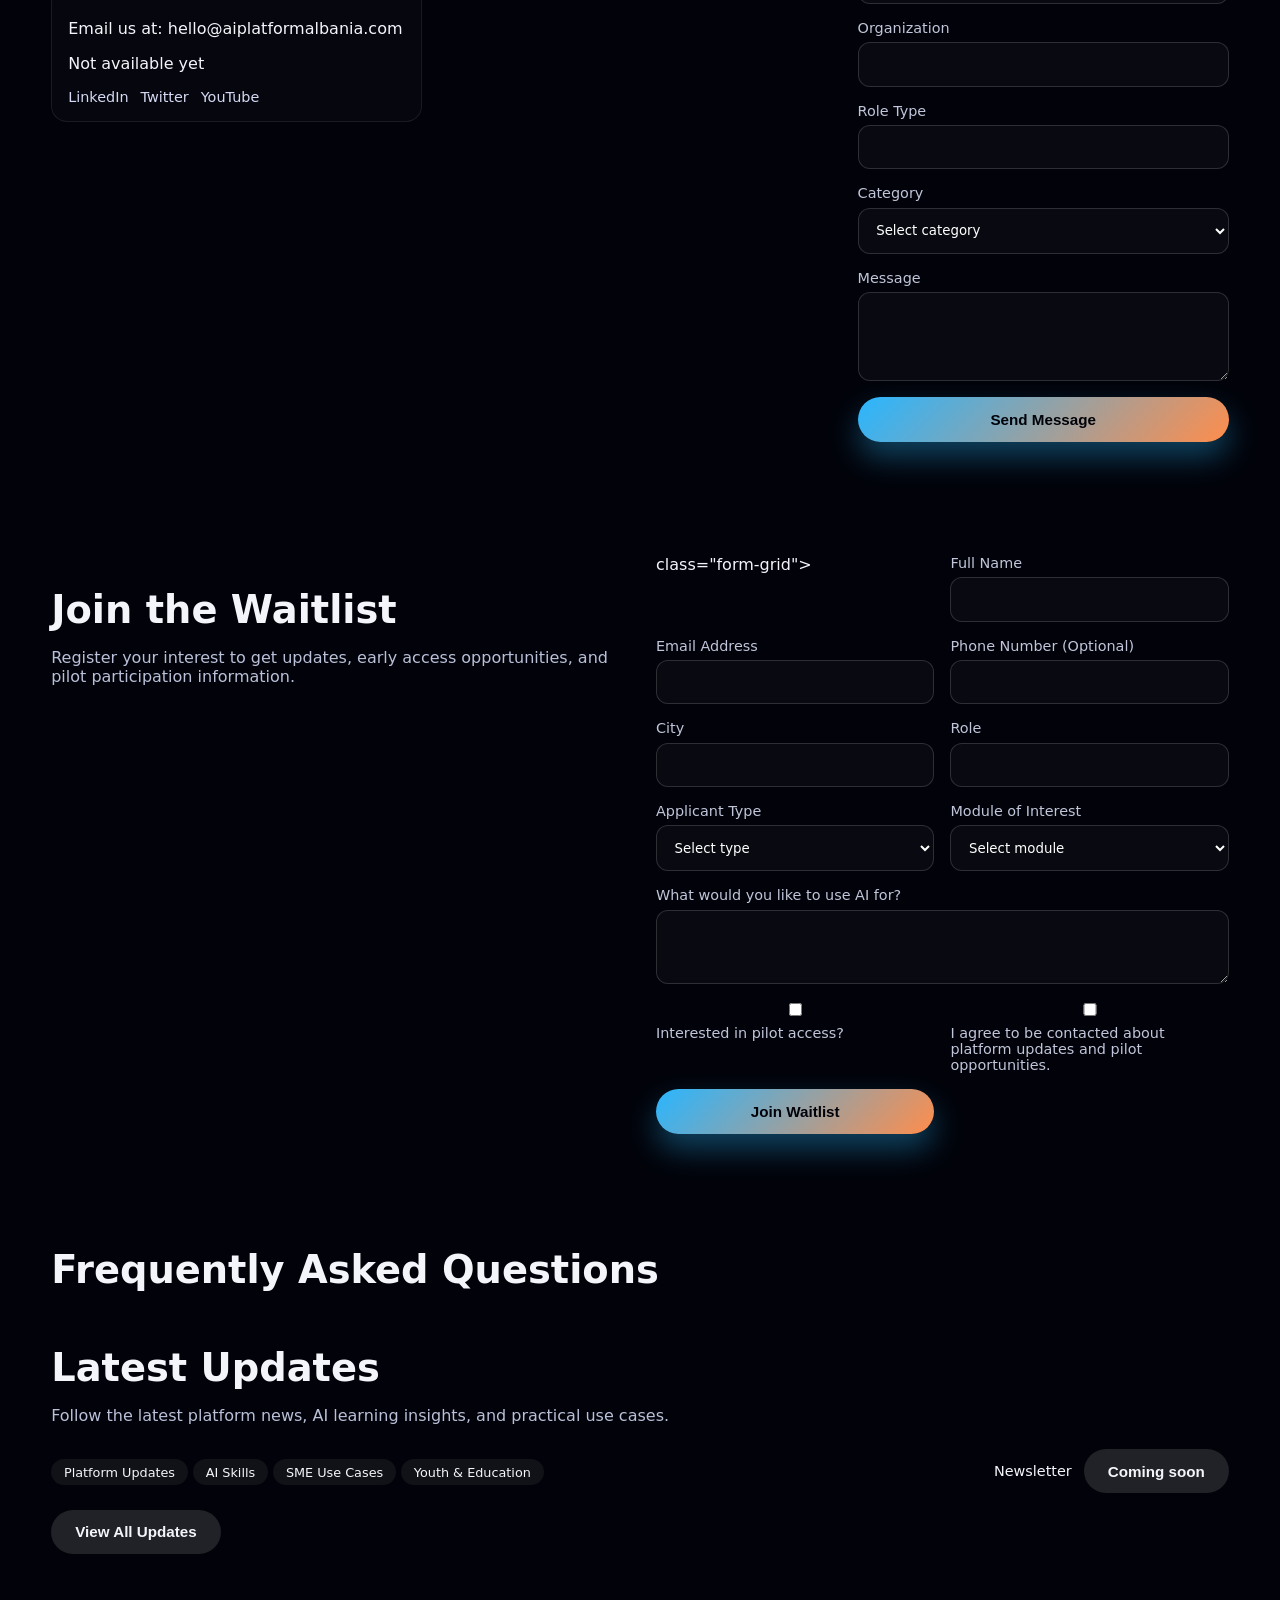
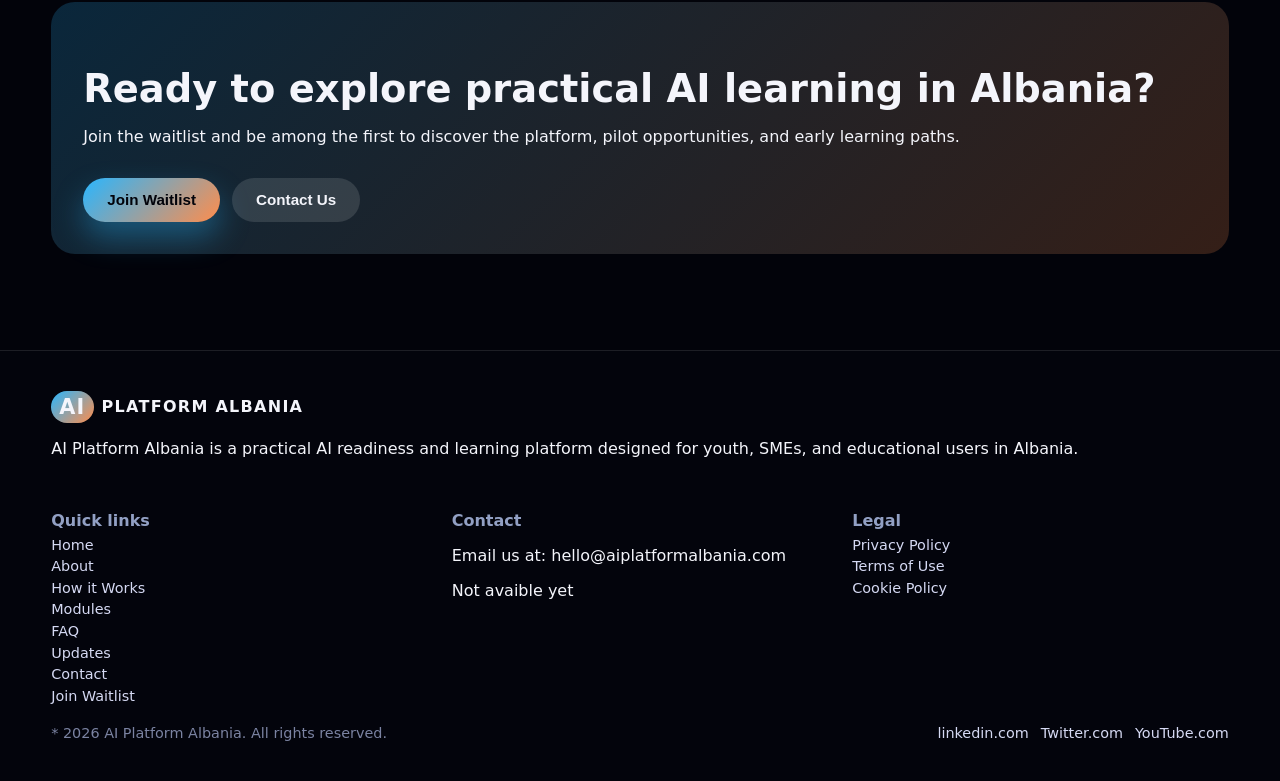
==== commit b9d0e197: "Add files via upload" ====
--- a/index.html
+++ b/index.html
@@ -225,7 +225,7 @@
             </div>
           </div>
         </div>
-        <<form id="contact-form" action="https://formspree.io/f/mvzwjayy" method="POST"> class="form-grid">
+        <<form id="contact-form" class="form-grid" action="https://formspree.io/f/mvzwjayy" method="POST"> class="form-grid">
           <label>
             Full Name
             <input type="text" name="name" required />
@@ -266,7 +266,7 @@
           <h2>Join the Waitlist</h2>
           <p class="section-intro">Register your interest to get updates, early access opportunities, and pilot participation information.</p>
         </div>
-        <form id="apply-form" action="https://formspree.io/f/mvzwjayy" method="POST"> class="form-grid">
+        <form id="apply-form" class="form-grid compact" action="https://formspree.io/f/mvzwjayy" method="POST"> class="form-grid">
           <label>
             Full Name
             <input type="text" name="fullName" required />
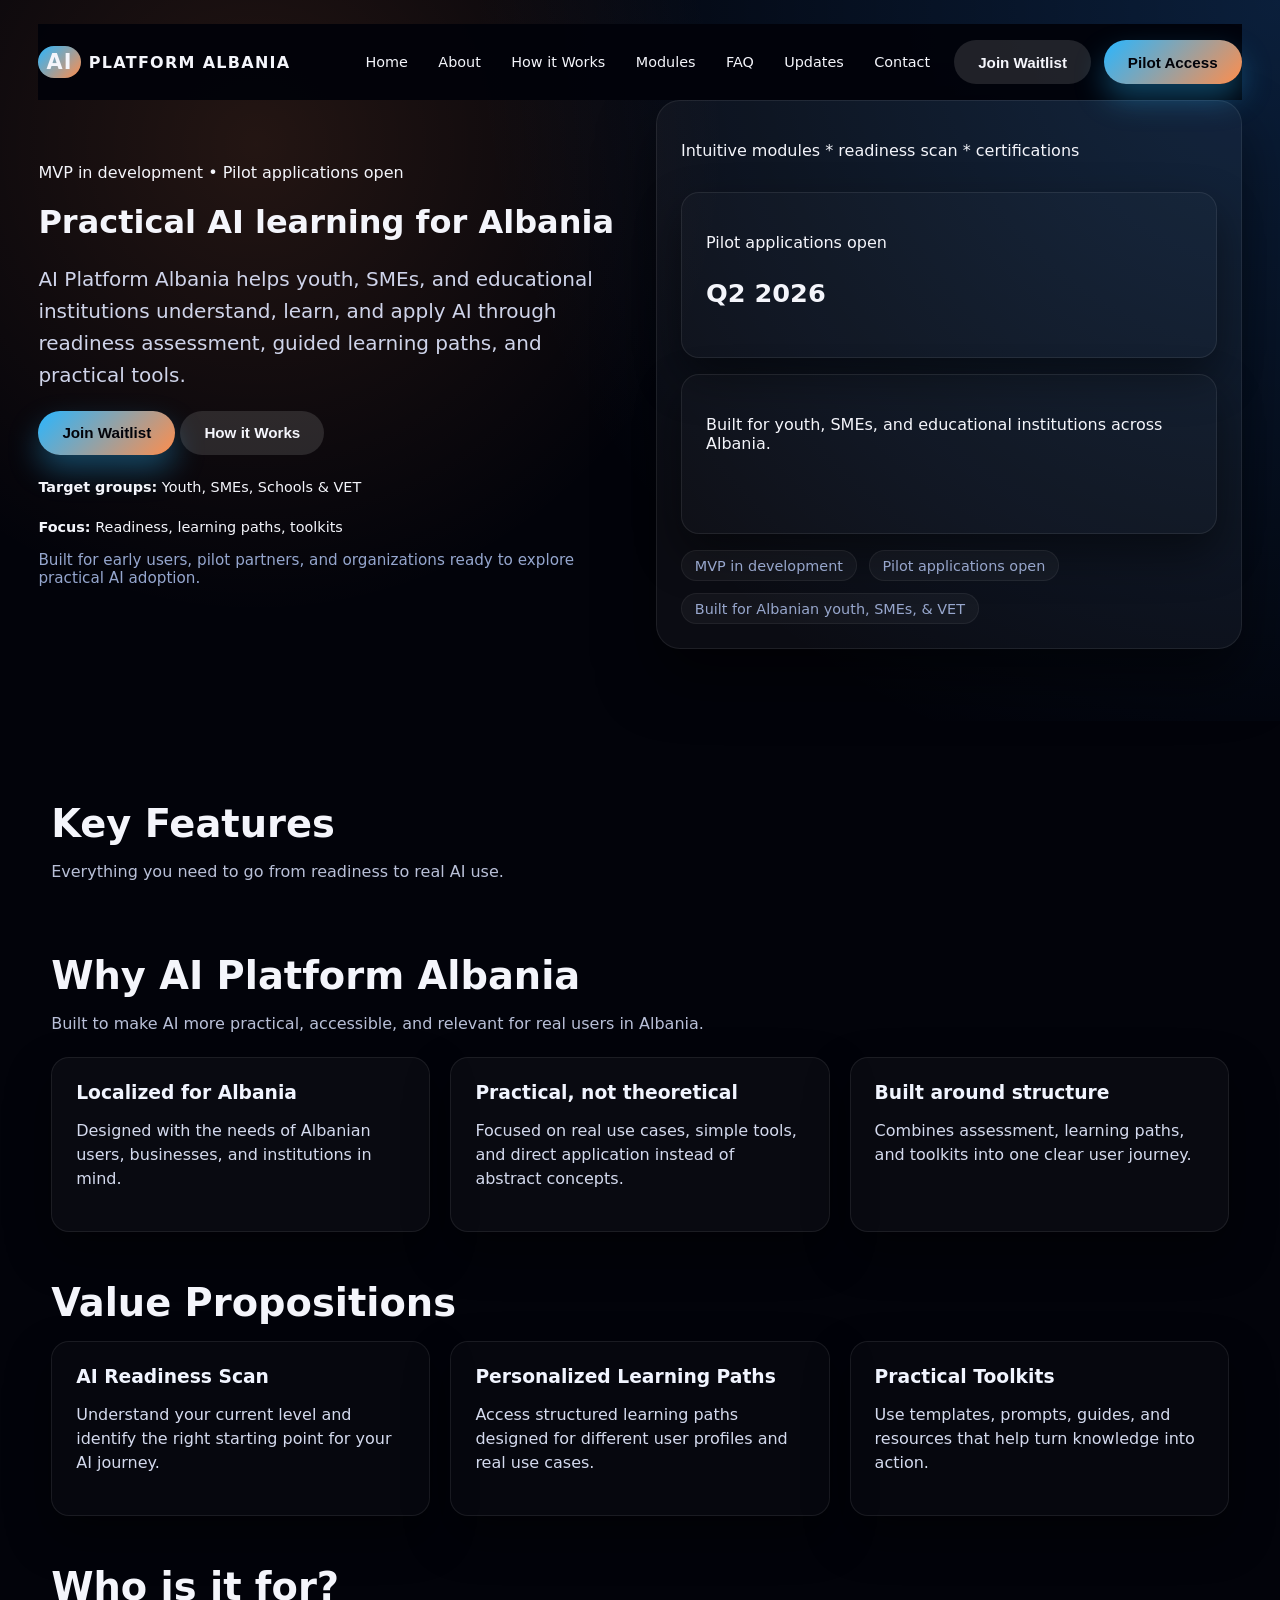
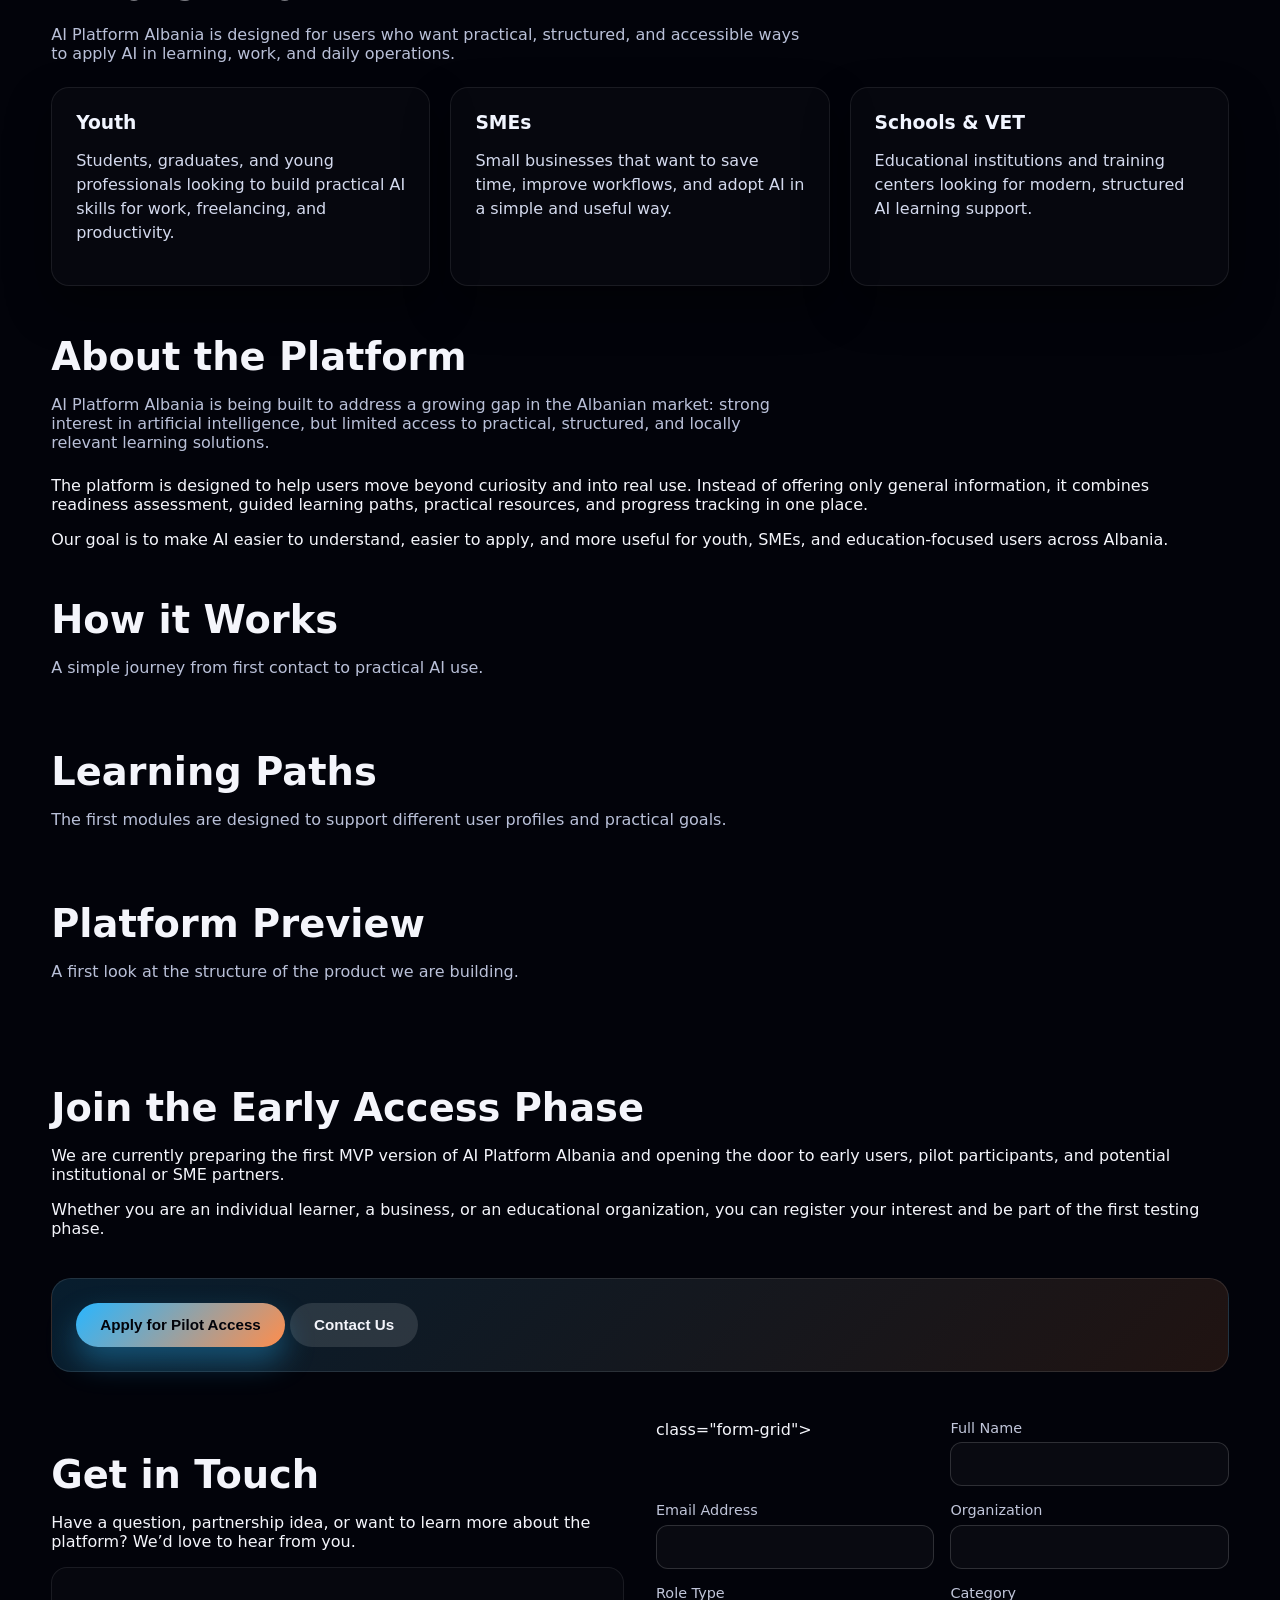
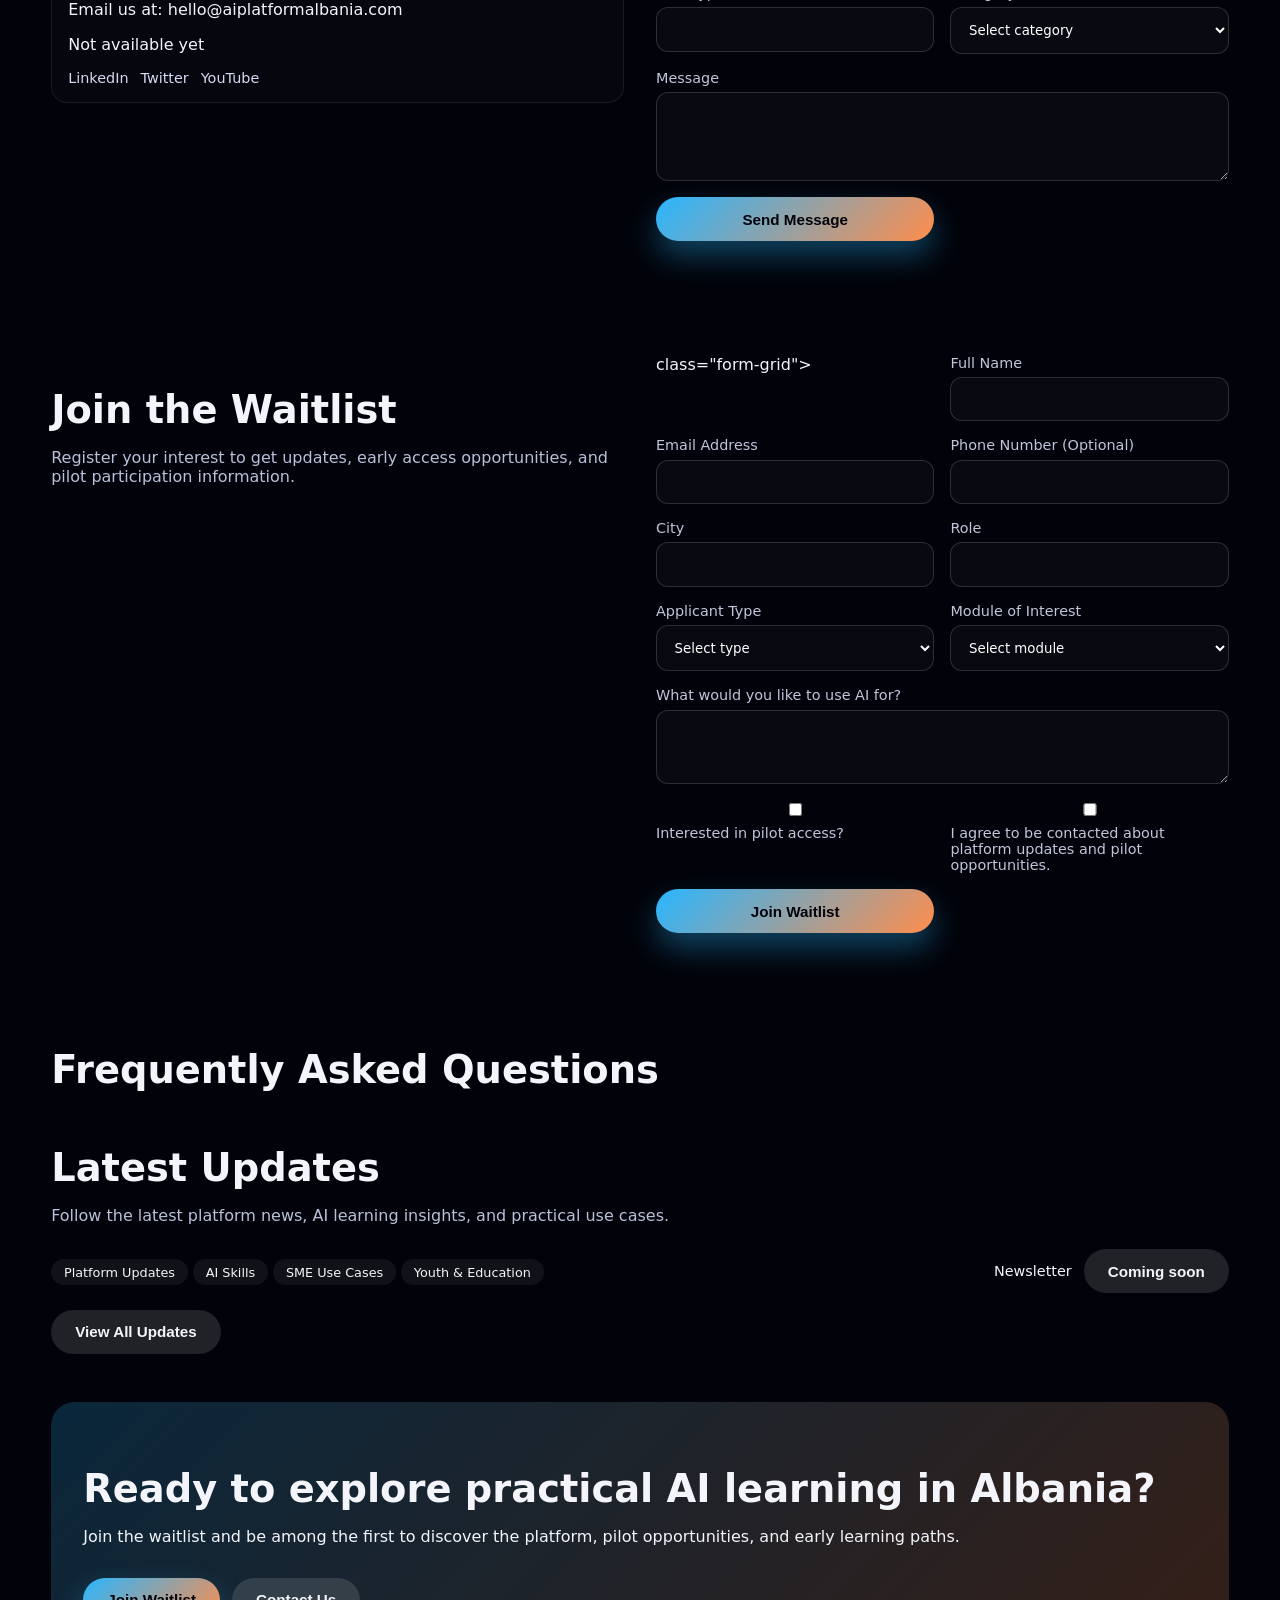
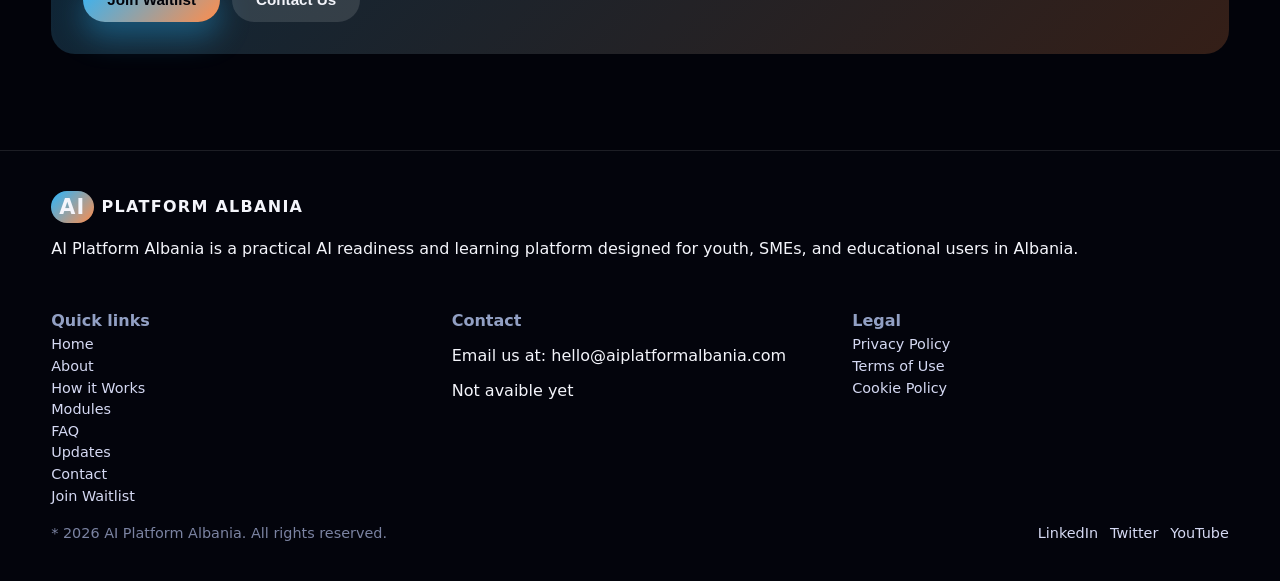
==== commit ee2fa17e: "Add files via upload" ====
--- a/index.html
+++ b/index.html
@@ -48,7 +48,7 @@
       <div class="nav-backdrop" data-nav-close></div>
       <div class="hero-content">
         <div>
-          <p class="eyebrow">MVP in development * Pilot applications open</p>
+          <p class="eyebrow">MVP in development • Pilot applications open</p>
           <h1>Practical AI learning for Albania</h1>
           <p class="lead">
             AI Platform Albania helps youth, SMEs, and educational institutions understand, learn, and apply AI through
@@ -213,7 +213,7 @@
         <div>
           <h2>Get in Touch</h2>
           <p>
-            Have a question, partnership idea, or want to learn more about the platform? We*d love to hear from you.
+            Have a question, partnership idea, or want to learn more about the platform? We’d love to hear from you.
           </p>
           <div class="contact-info">
             <p>Email us at: hello@aiplatformalbania.com</p>
@@ -225,7 +225,7 @@
             </div>
           </div>
         </div>
-        <<form id="contact-form" class="form-grid" action="https://formspree.io/f/mvzwjayy" method="POST"> class="form-grid">
+        <form id="contact-form" class="form-grid" action="https://formspree.io/f/mvzwjayy" method="POST"> class="form-grid">
           <label>
             Full Name
             <input type="text" name="name" required />
@@ -346,7 +346,7 @@
         <div class="blog-grid" id="blog-grid"></div>
         <button class="ghost-btn" type="button">View All Updates</button>
         <div class="empty-state" id="blog-empty" hidden>
-          <p>No posts yet*check back soon for pilot stories.</p>
+          <p>No posts yet-check back soon for pilot stories.</p>
         </div>
       </section>
 
@@ -397,10 +397,10 @@
       <div class="footer-bottom">
         <span>* 2026 AI Platform Albania. All rights reserved.</span>
         <div class="social-links">
-          <a href="#">linkedin.com
-          <a href="#">Twitter.com</a>
-          <a href="#">YouTube.com</a>
-        </div>
+  <a href="javascript:void(0)">LinkedIn</a>
+  <a href="javascript:void(0)">Twitter</a>
+  <a href="javascript:void(0)">YouTube</a>
+</div>
       </div>
     </footer>
     <script src="scripts.js"></script>
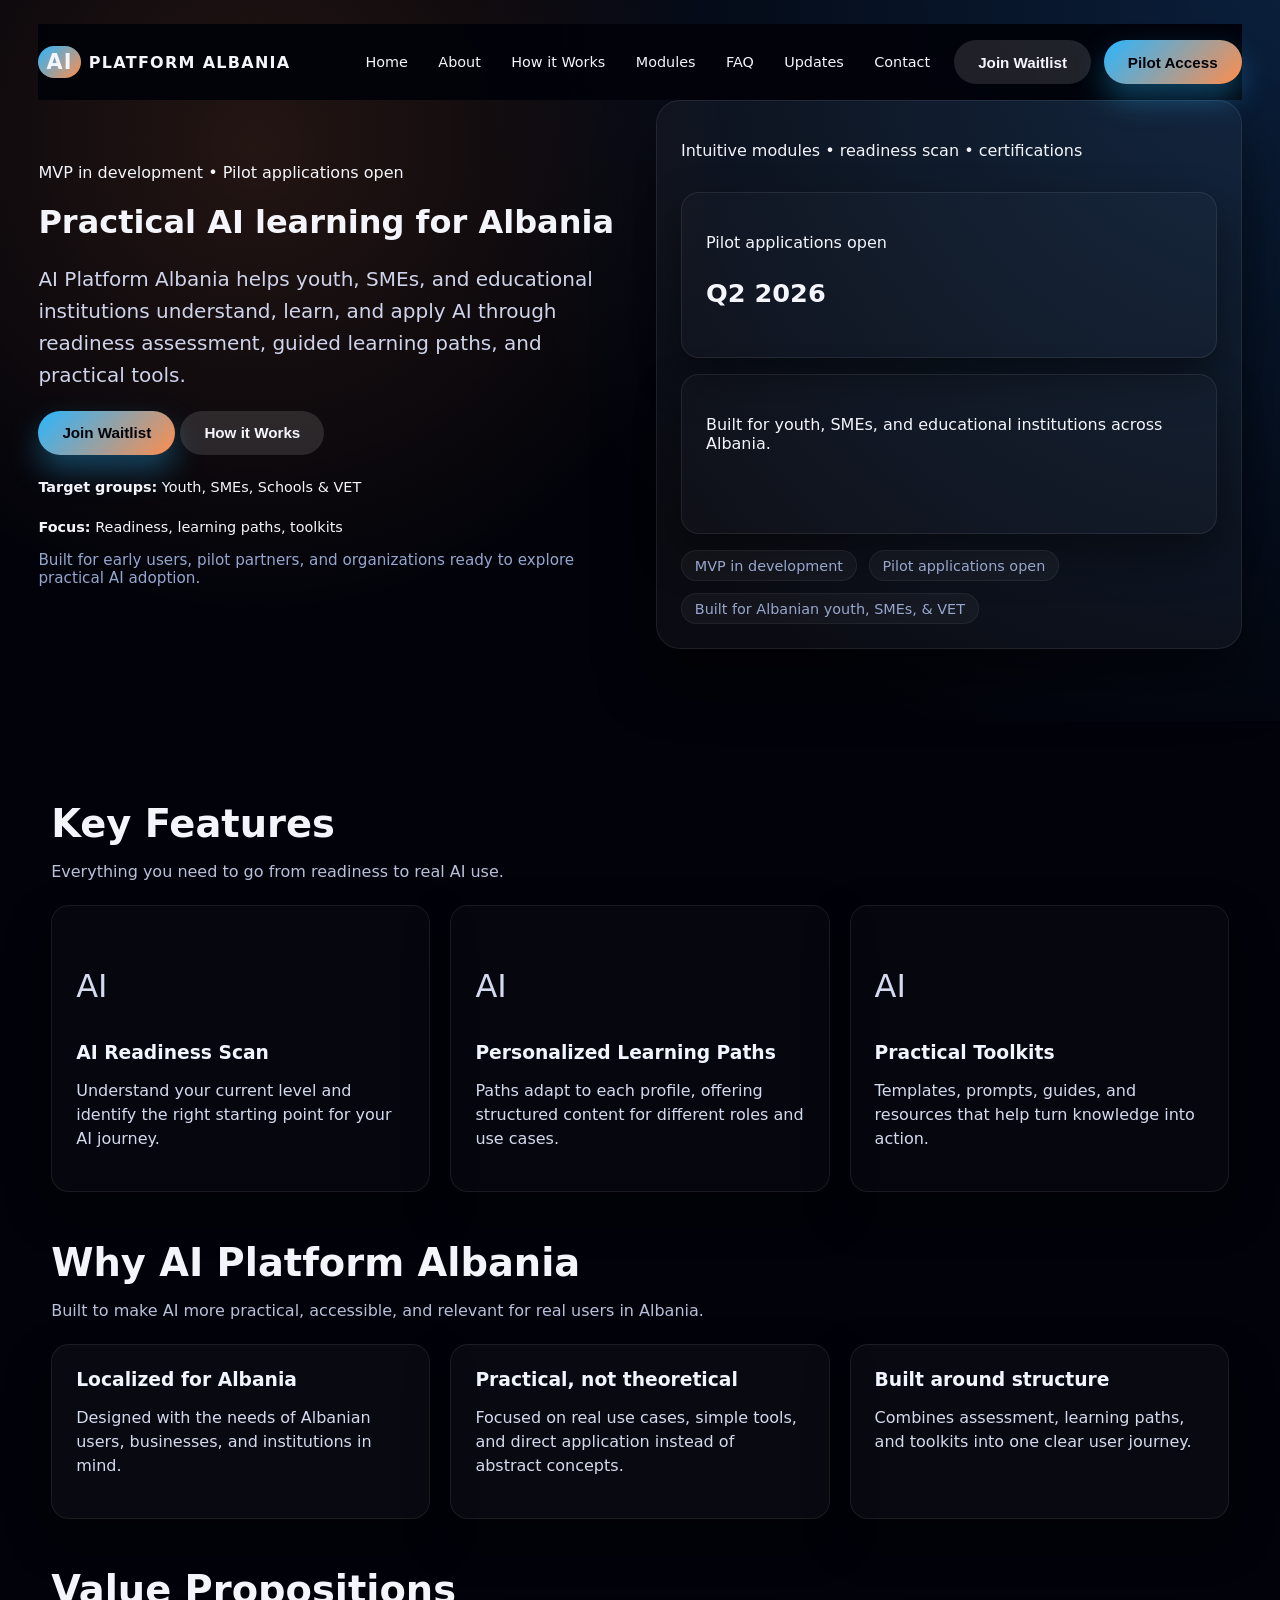
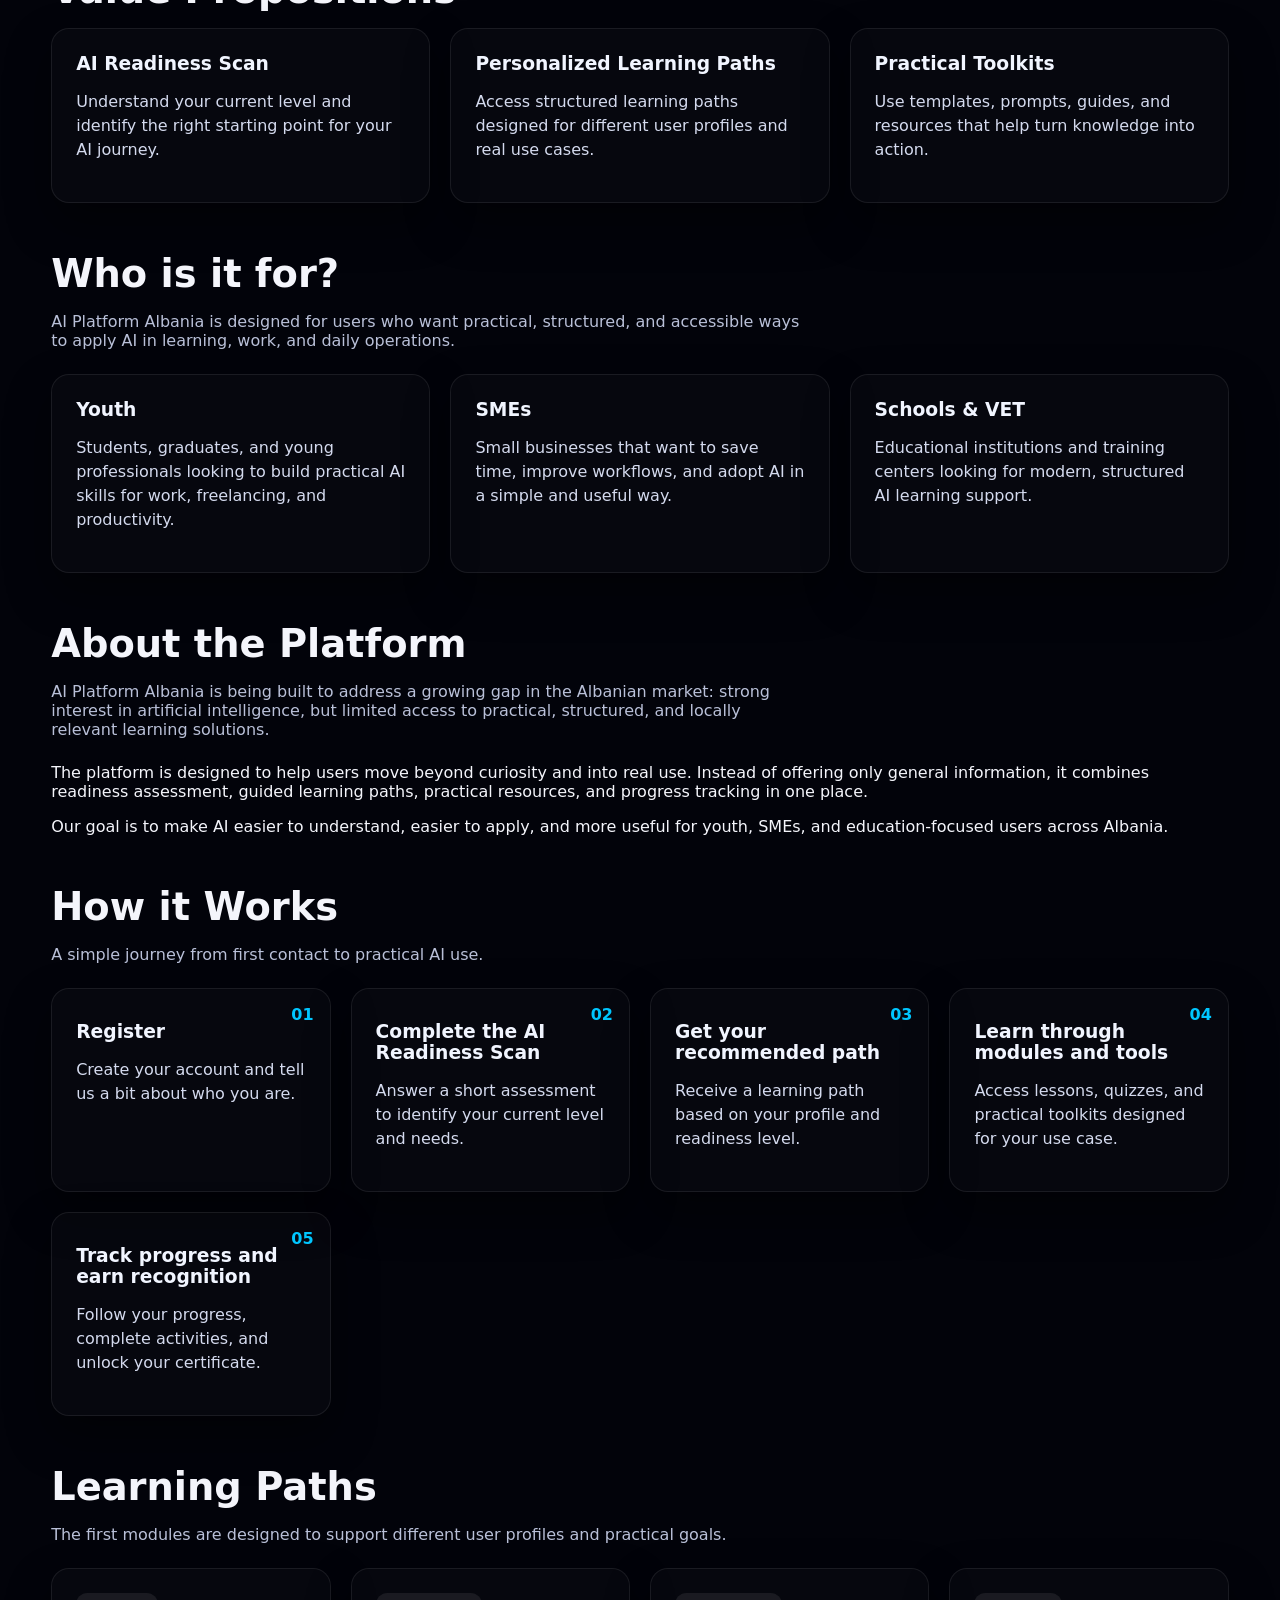
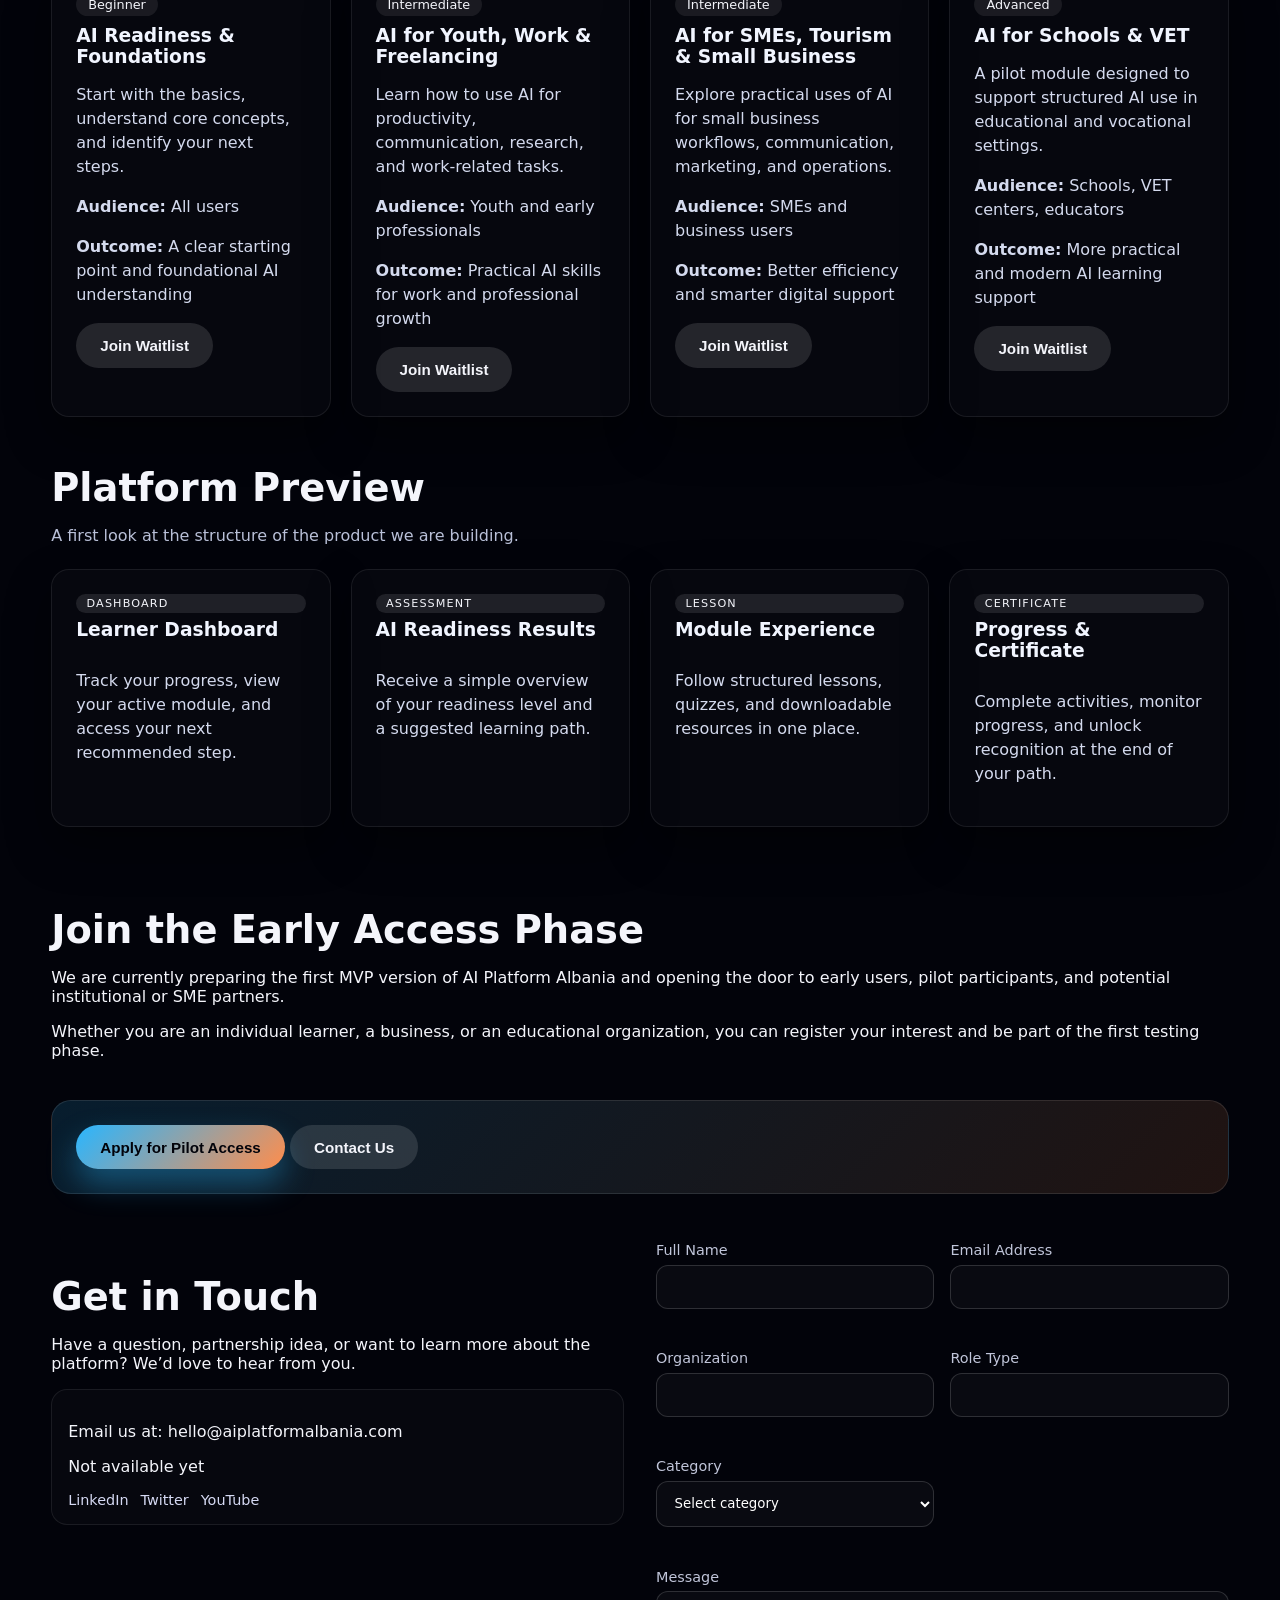
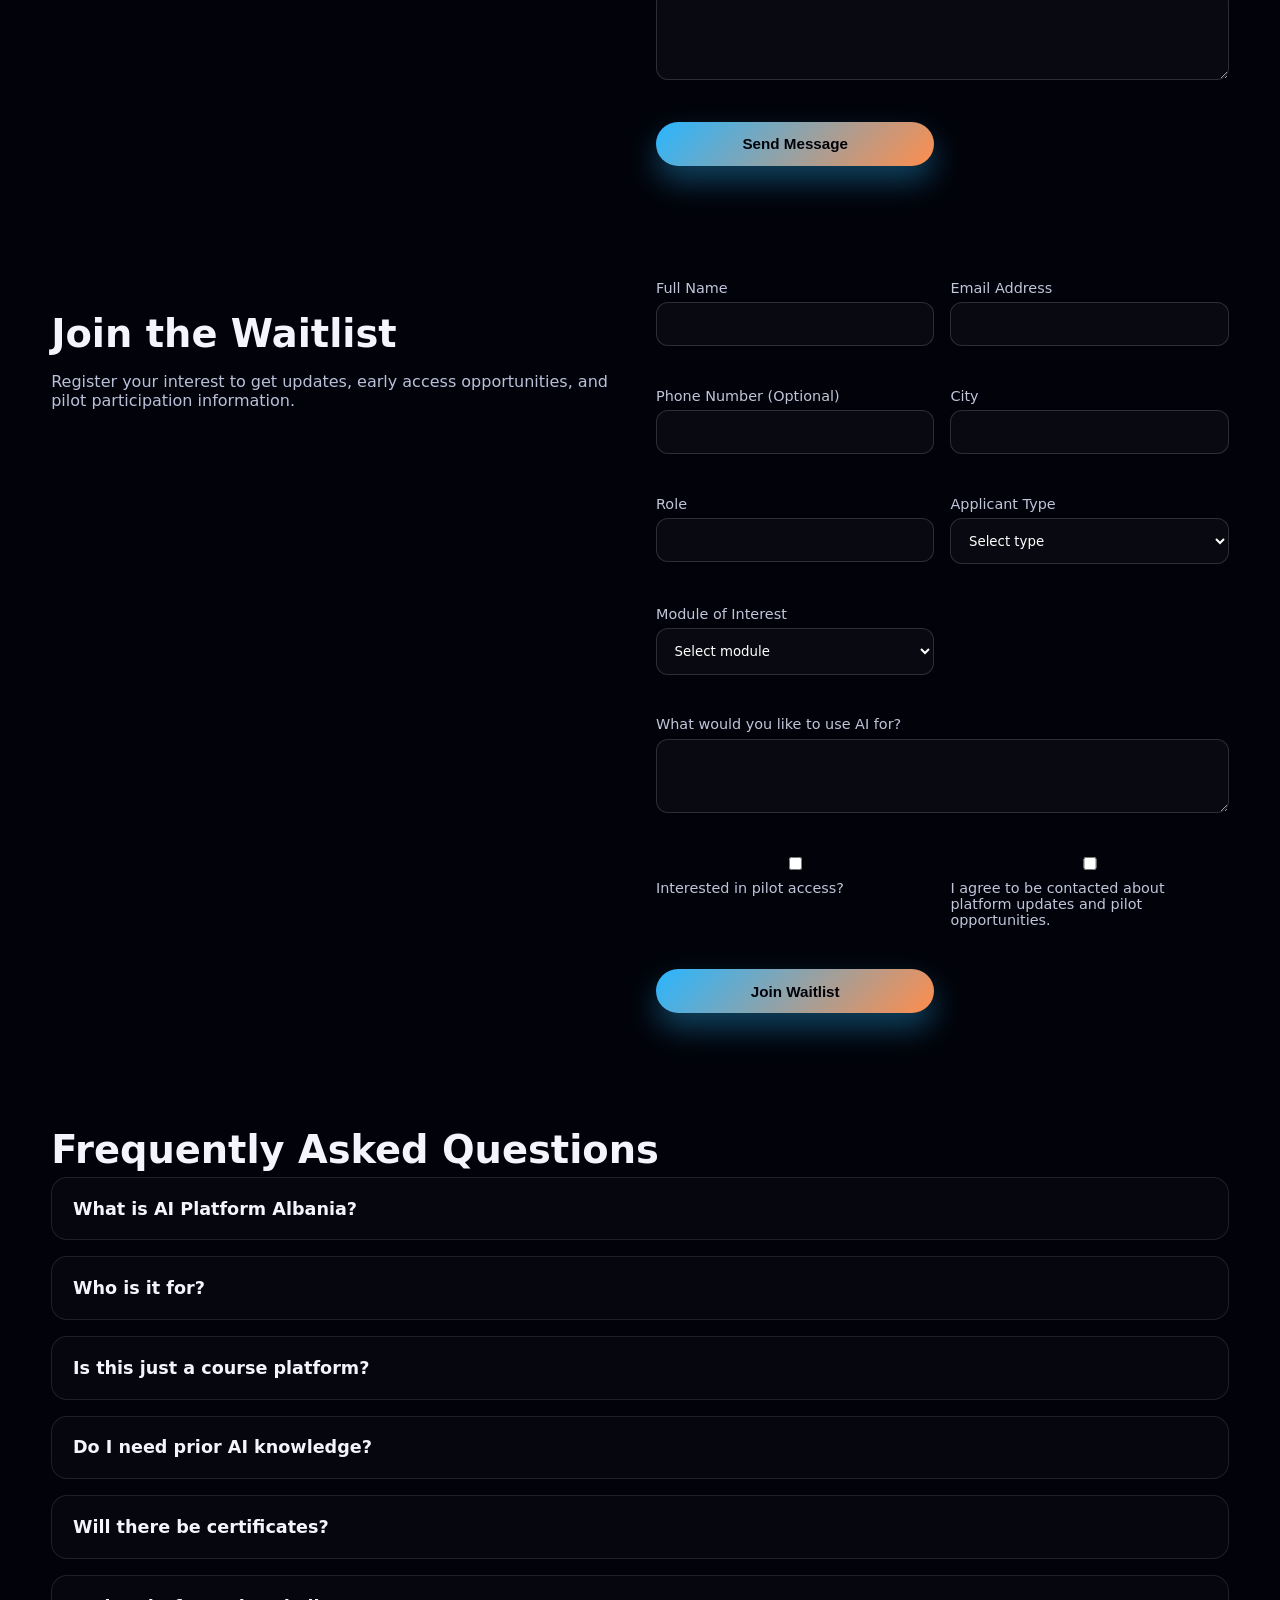
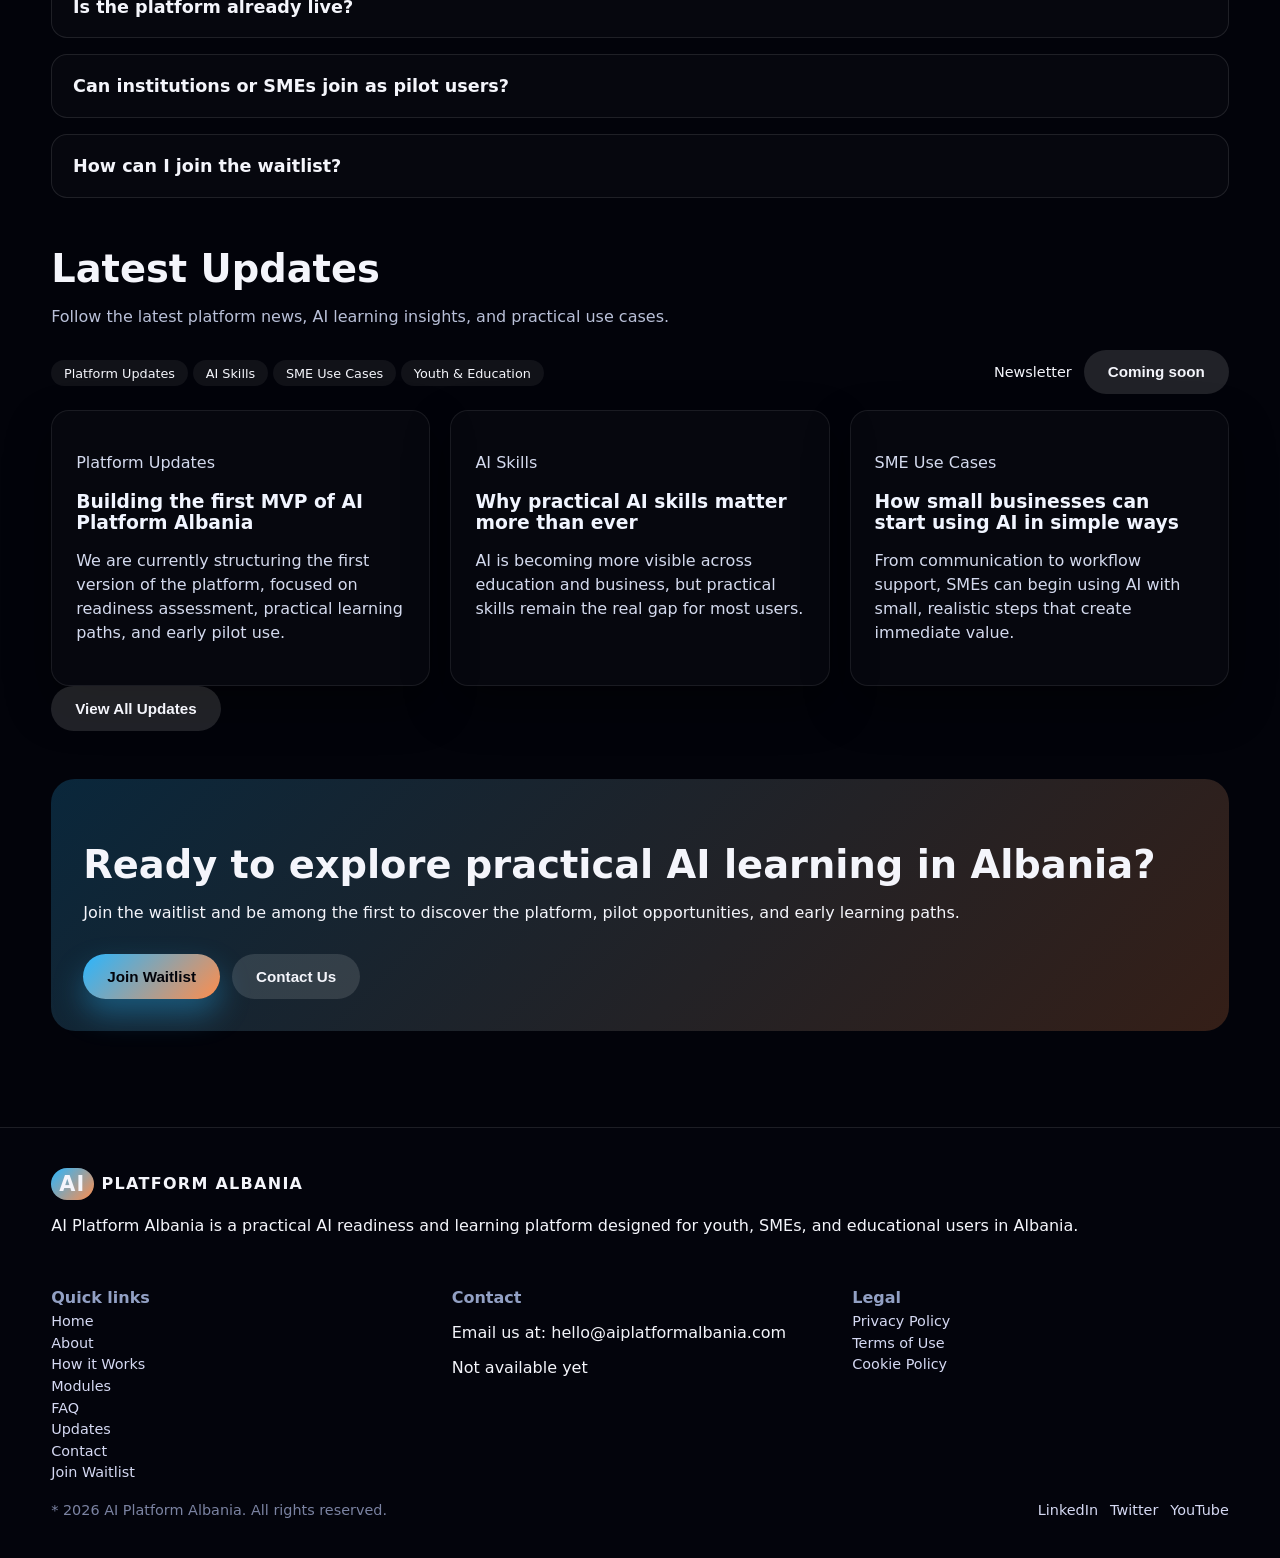
==== commit d50224fb: "Add files via upload" ====
--- a/index.html
+++ b/index.html
@@ -77,7 +77,7 @@
           </p>
         </div>
         <div class="hero-panel">
-          <p>Intuitive modules * readiness scan * certifications</p>
+          <p>Intuitive modules • readiness scan • certifications</p>
           <div class="hero-panel-card">
             <p>Pilot applications open</p>
             <p class="hero-panel-value">Q2 2026</p>
@@ -225,7 +225,7 @@
             </div>
           </div>
         </div>
-        <form id="contact-form" class="form-grid" action="https://formspree.io/f/mvzwjayy" method="POST"> class="form-grid">
+        <form id="contact-form" class="form-grid" action="https://formspree.io/f/mvzwjayy" method="POST"> 
           <label>
             Full Name
             <input type="text" name="name" required />
@@ -266,7 +266,7 @@
           <h2>Join the Waitlist</h2>
           <p class="section-intro">Register your interest to get updates, early access opportunities, and pilot participation information.</p>
         </div>
-        <form id="apply-form" class="form-grid compact" action="https://formspree.io/f/mvzwjayy" method="POST"> class="form-grid">
+        <form id="apply-form" class="form-grid compact" action="https://formspree.io/f/mvzwjayy" method="POST"> 
           <label>
             Full Name
             <input type="text" name="fullName" required />
@@ -385,7 +385,7 @@
         <div>
           <h4>Contact</h4>
           <p>Email us at: hello@aiplatformalbania.com</p>
-          <p>Not avaible yet</p>
+          <p>Not available yet</p>
         </div>
         <div>
           <h4>Legal</h4>
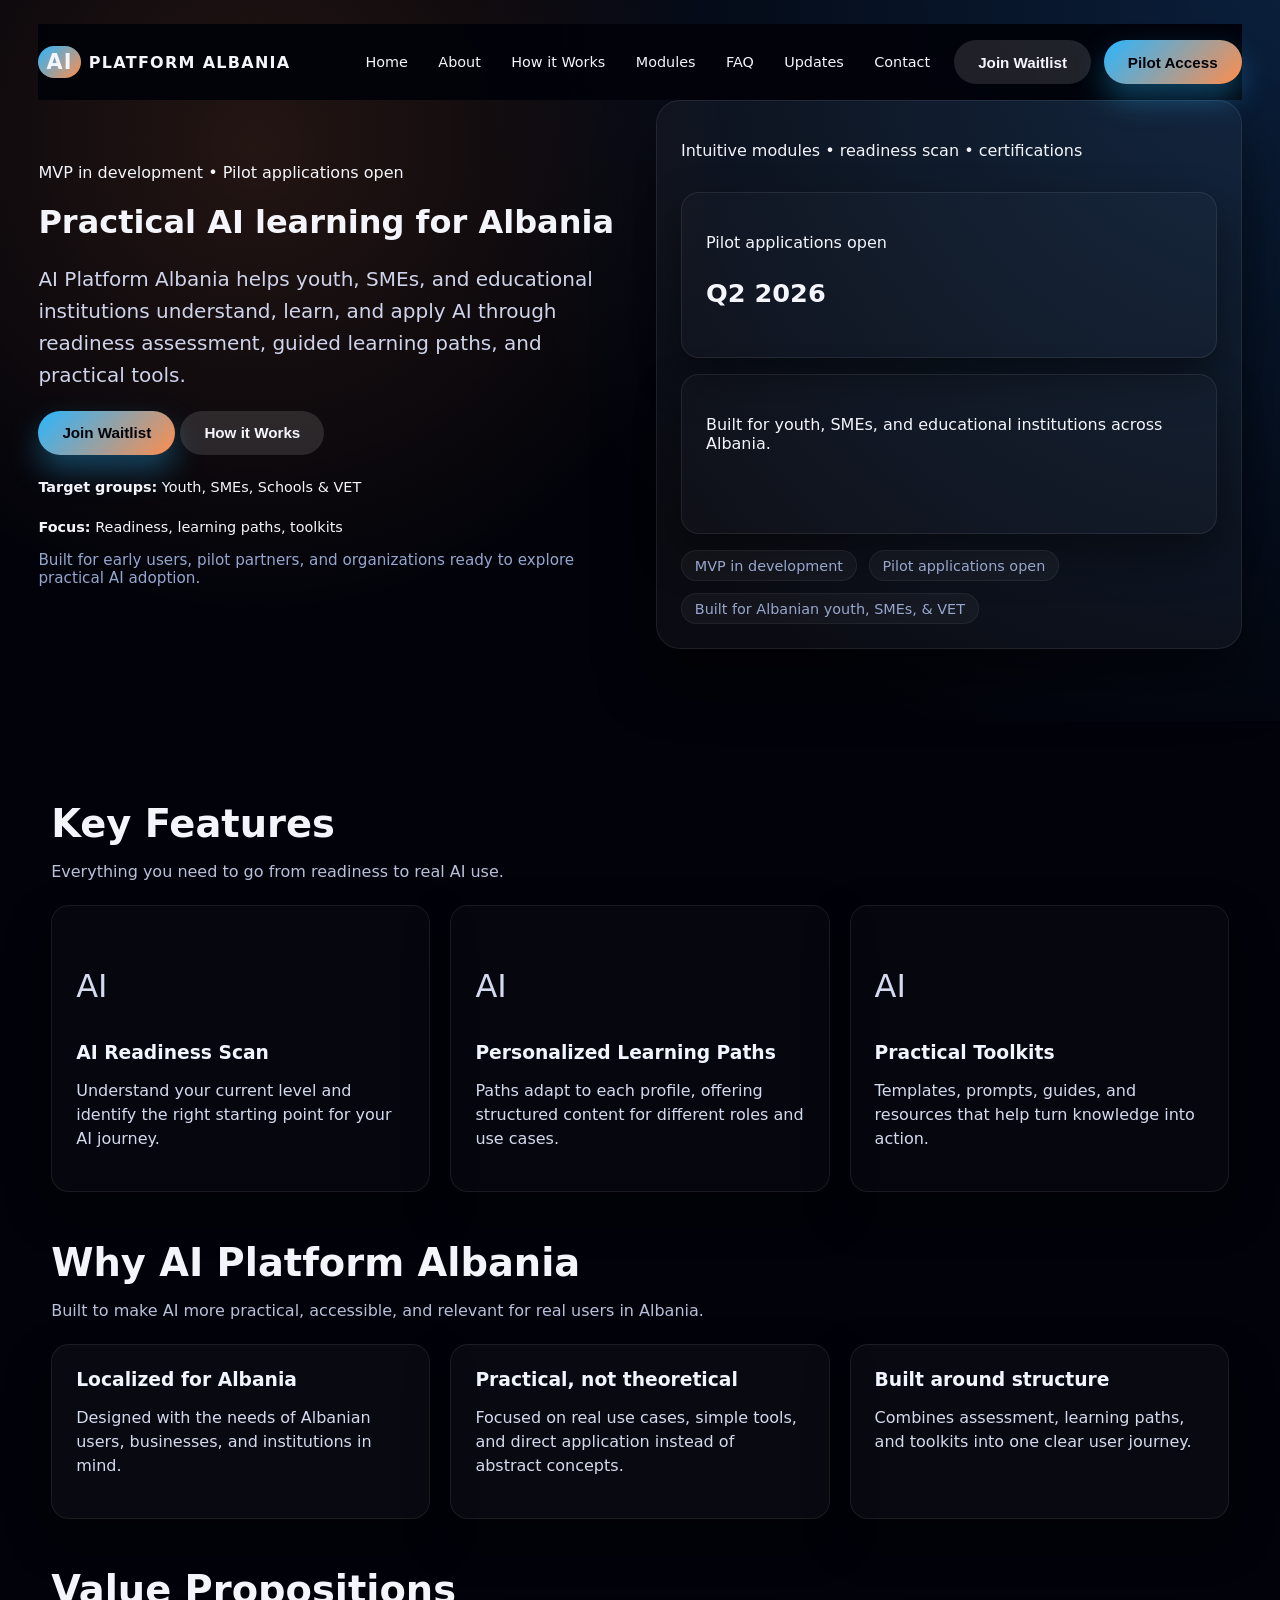
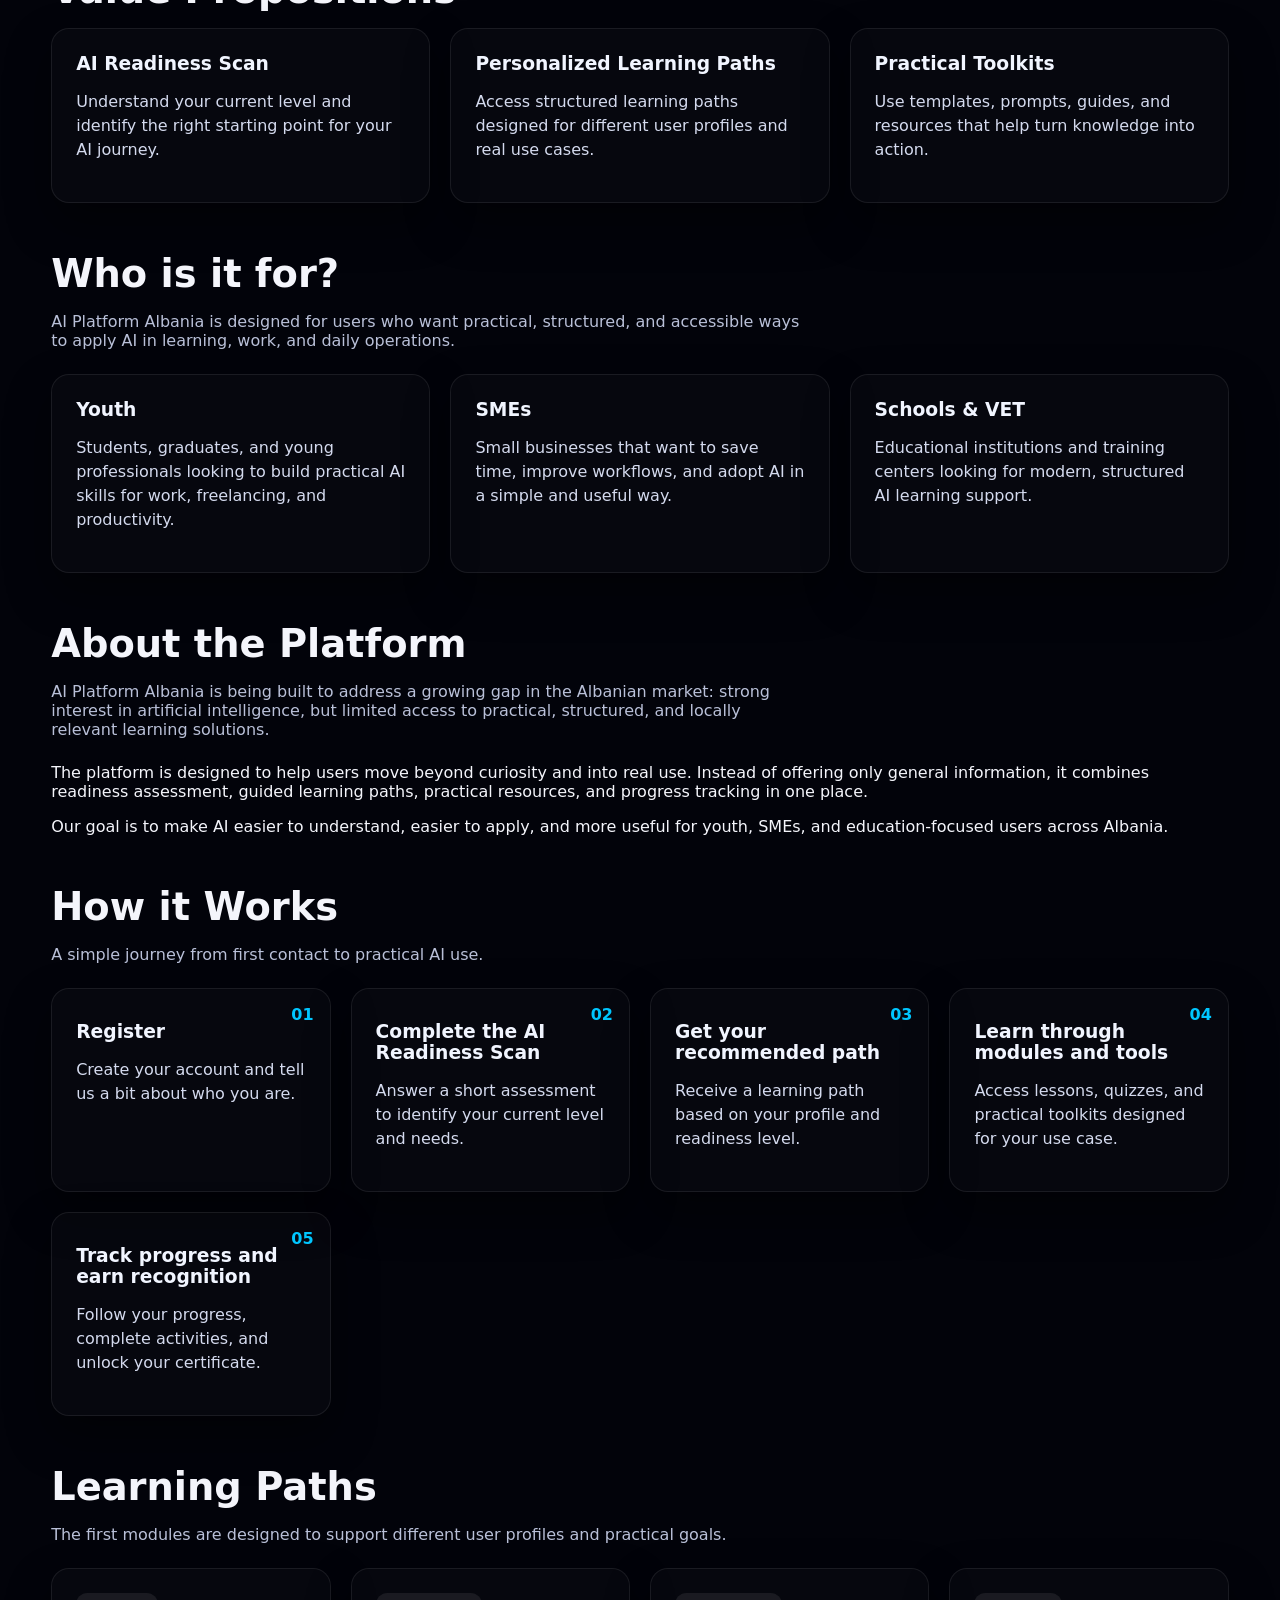
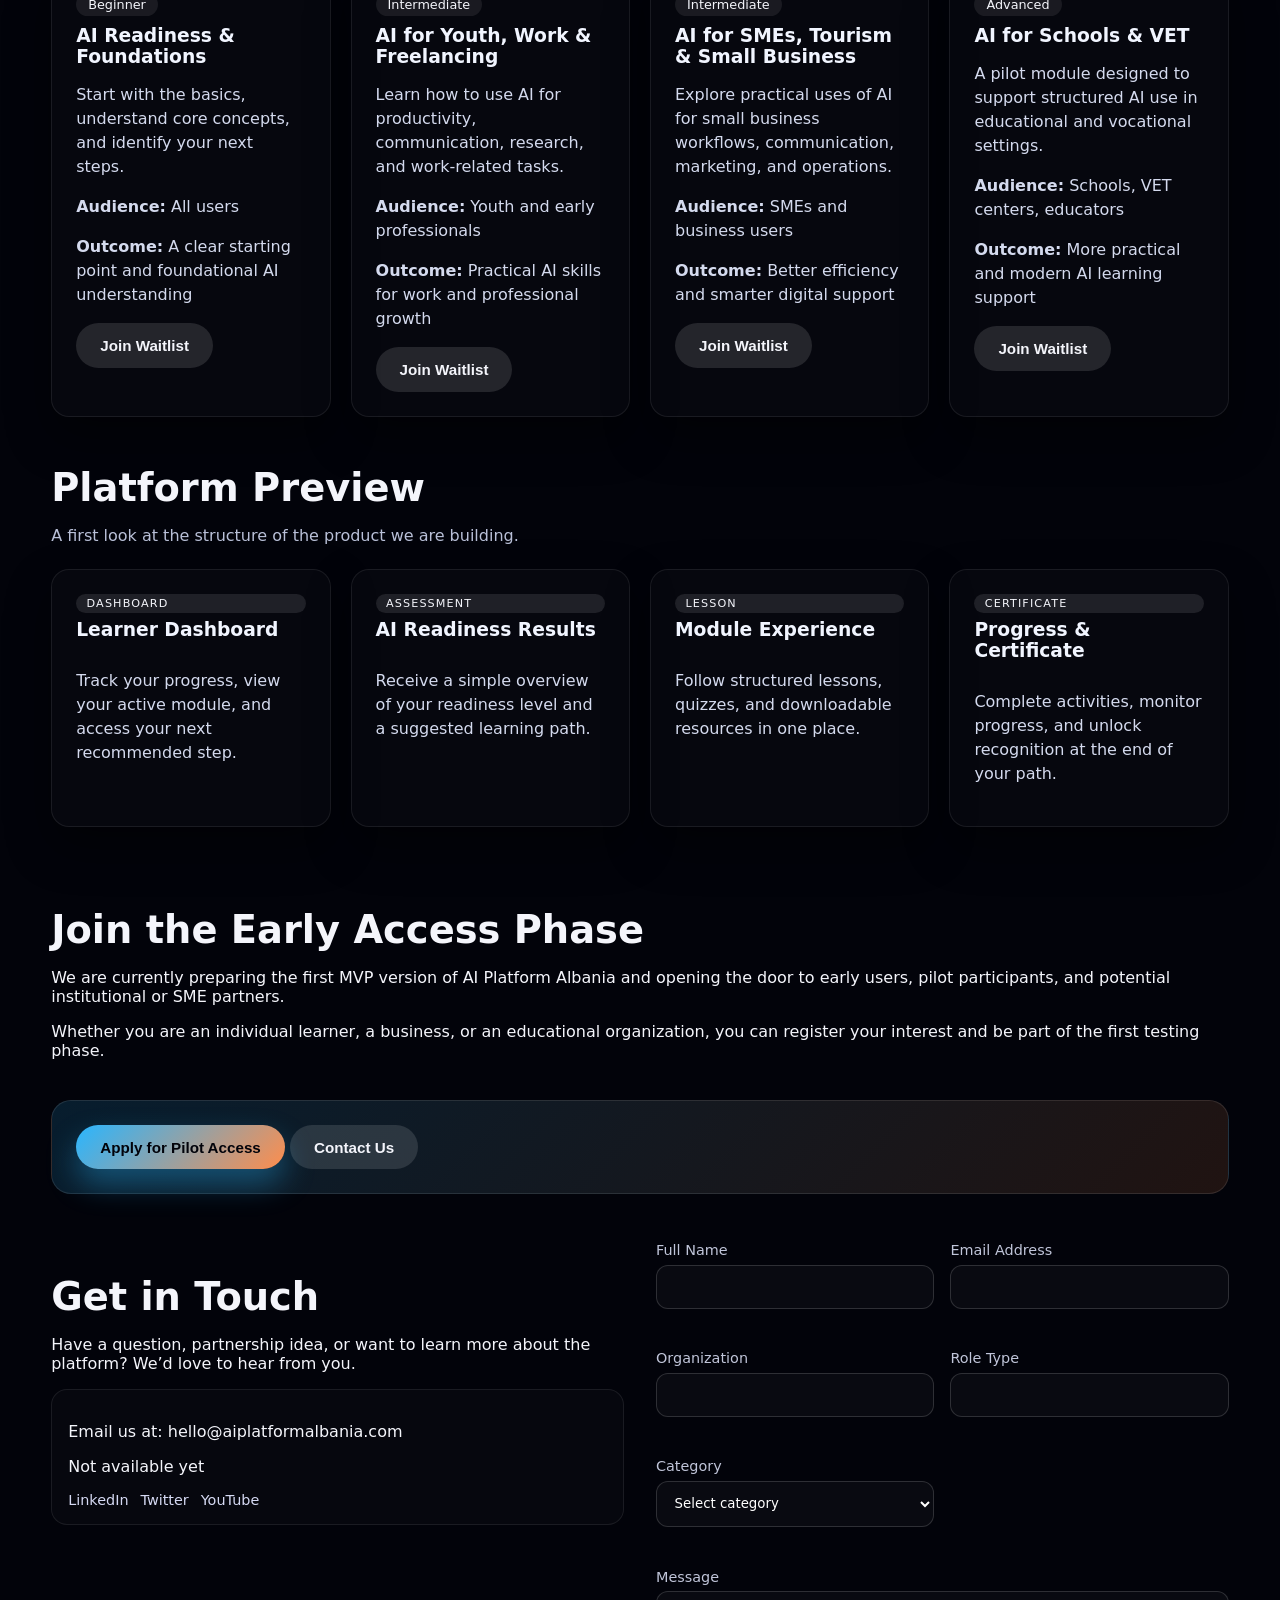
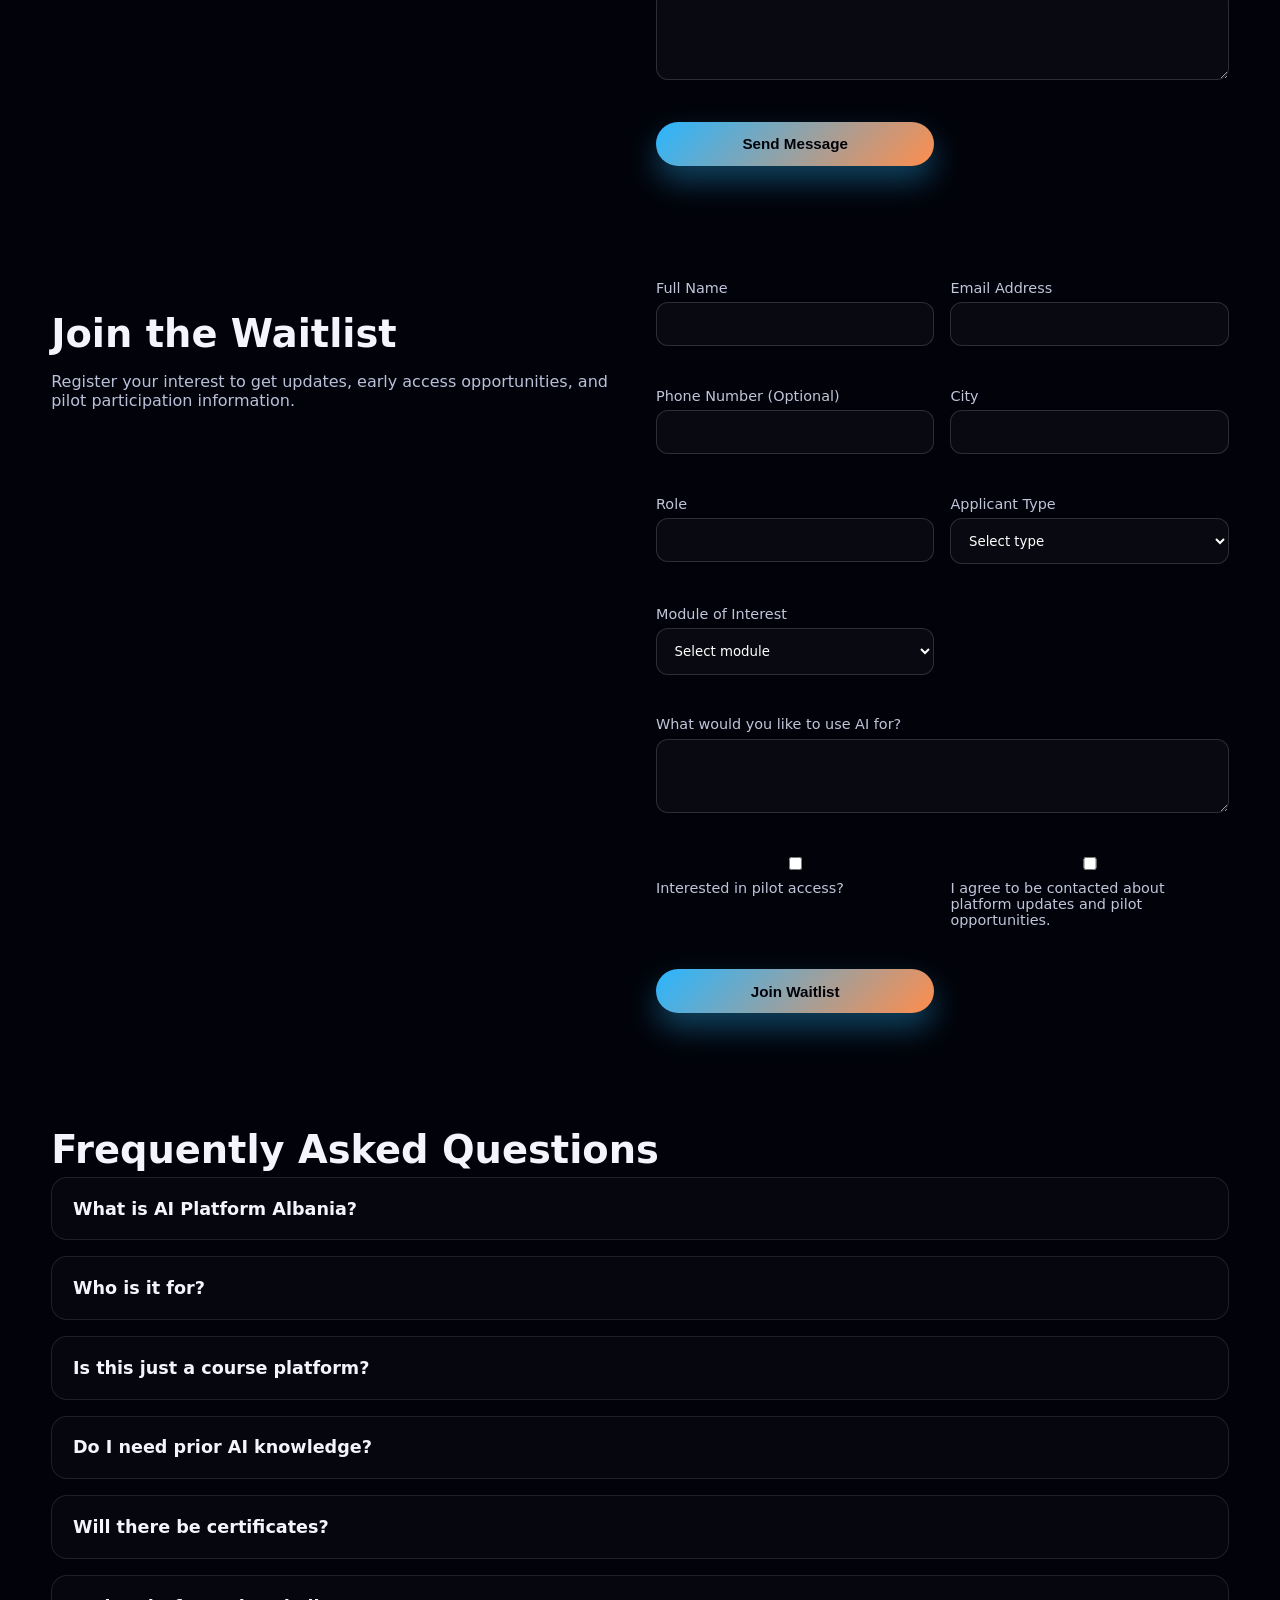
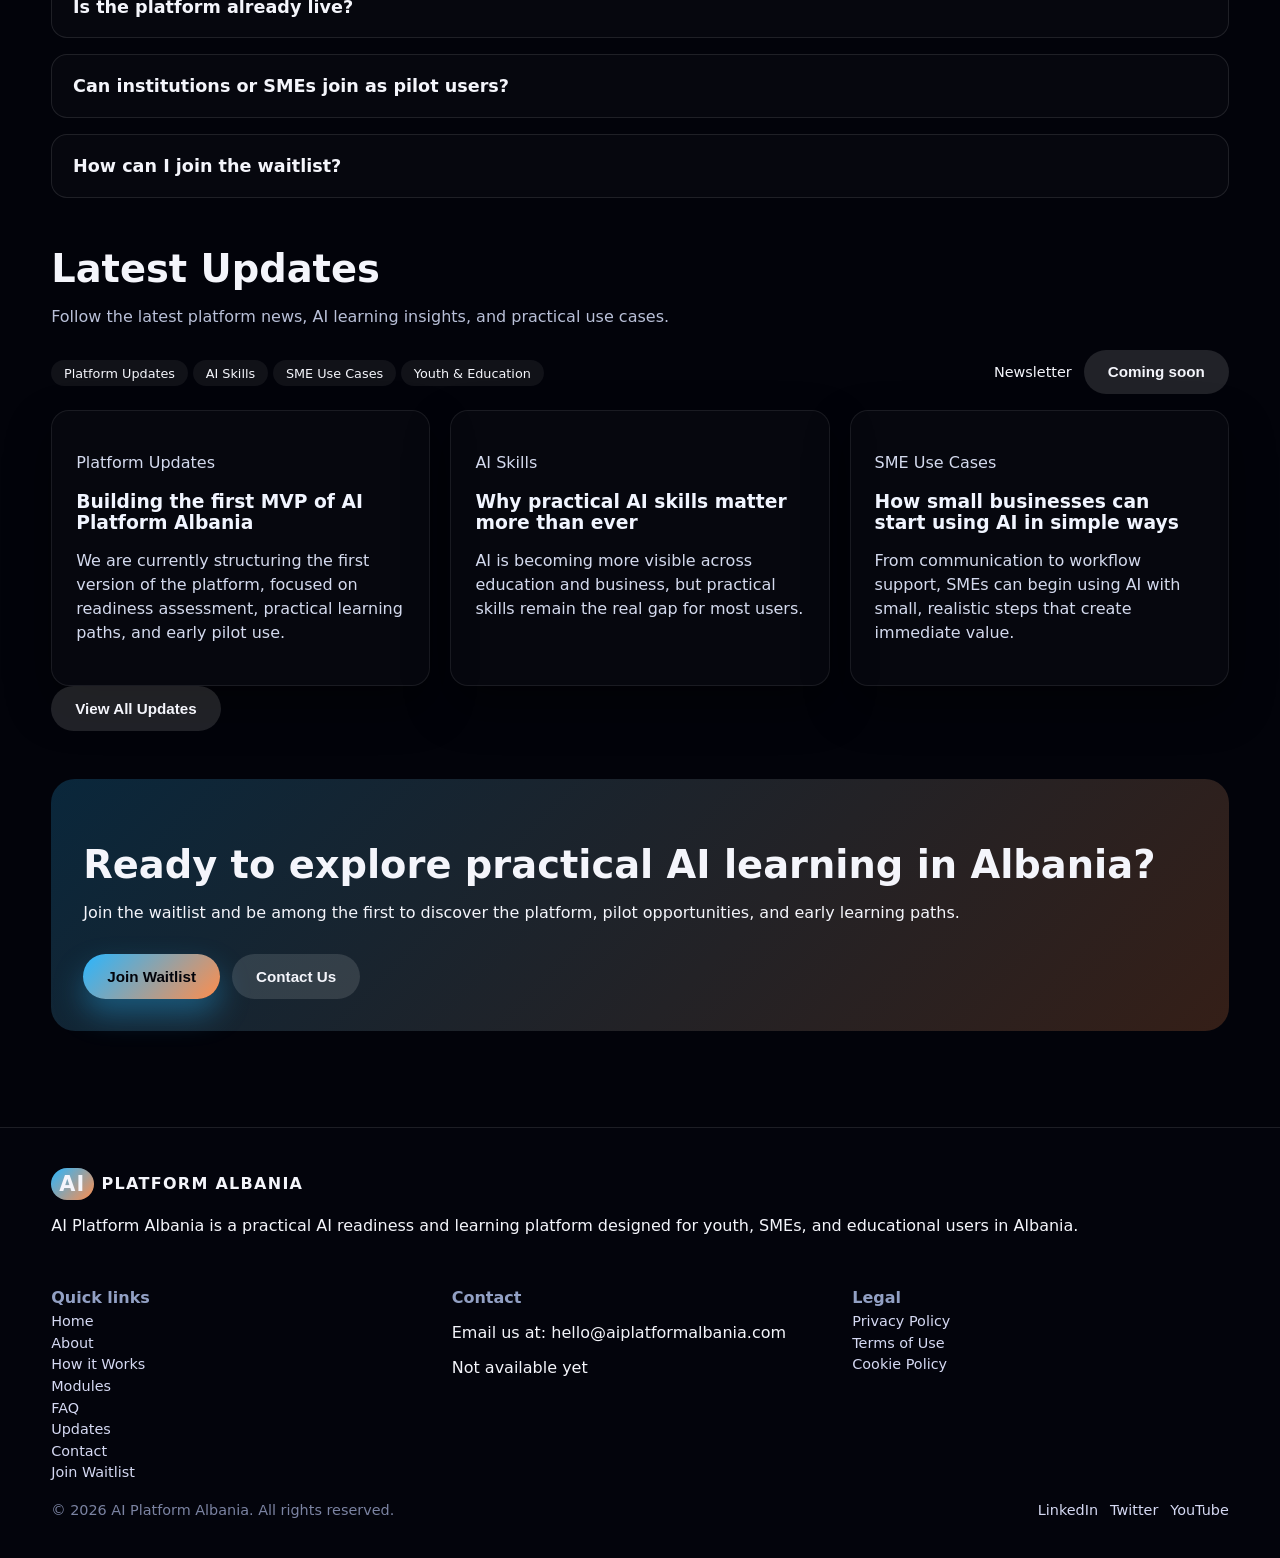
==== commit 6e07add0: "Add files via upload" ====
--- a/index.html
+++ b/index.html
@@ -20,12 +20,17 @@
           <span class="logo-mark">AI</span>
           Platform Albania
         </div>
-        <button class="nav-toggle" aria-label="Toggle navigation" aria-expanded="false">
+        <button
+          class="nav-toggle"
+          aria-label="Toggle navigation"
+          aria-expanded="false"
+          aria-controls="primary-navigation"
+        >
           <span></span>
           <span></span>
           <span></span>
         </button>
-        <div class="nav-menu">
+        <div class="nav-menu" id="primary-navigation">
           <div class="nav-links">
             <a href="#home">Home</a>
             <a href="#about">About</a>
@@ -394,8 +399,8 @@
           <a href="cookies.html">Cookie Policy</a>
         </div>
       </div>
-      <div class="footer-bottom">
-        <span>* 2026 AI Platform Albania. All rights reserved.</span>
+        <div class="footer-bottom">
+        <span>© 2026 AI Platform Albania. All rights reserved.</span>
         <div class="social-links">
   <a href="javascript:void(0)">LinkedIn</a>
   <a href="javascript:void(0)">Twitter</a>
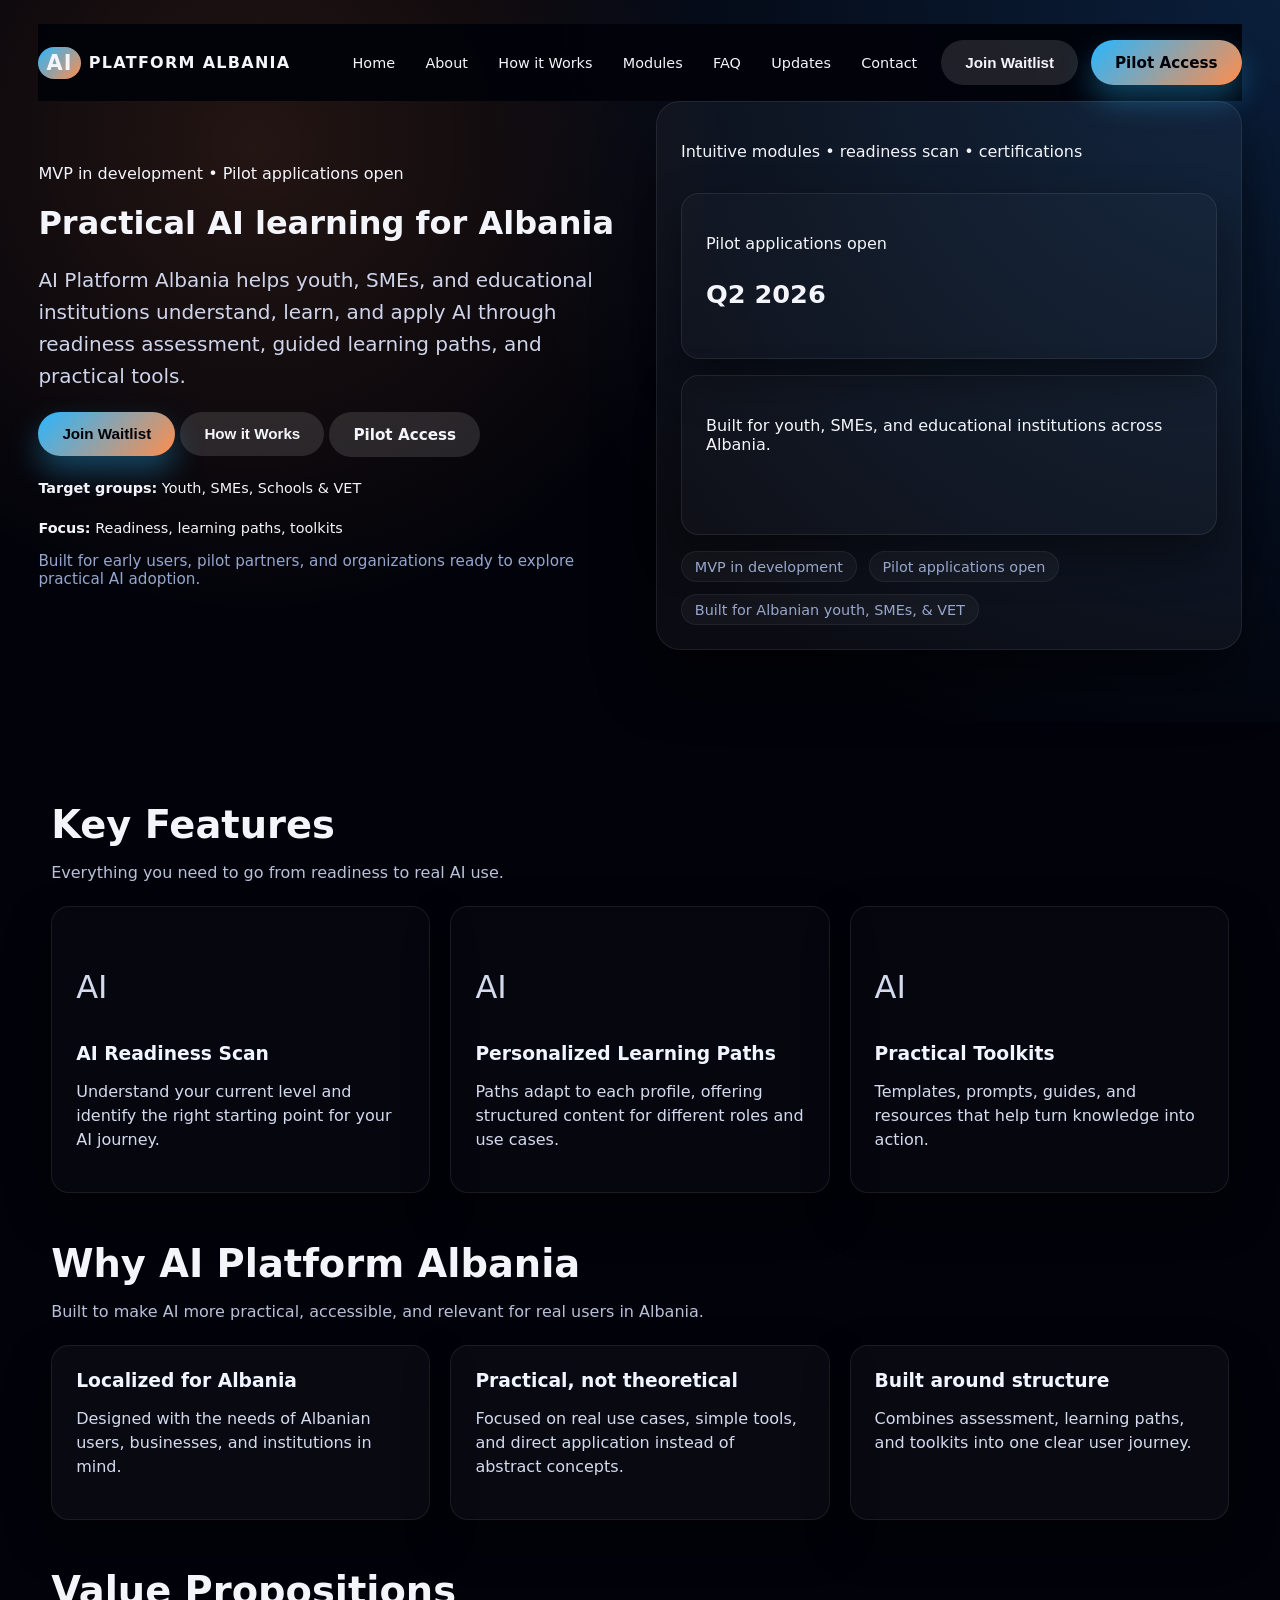
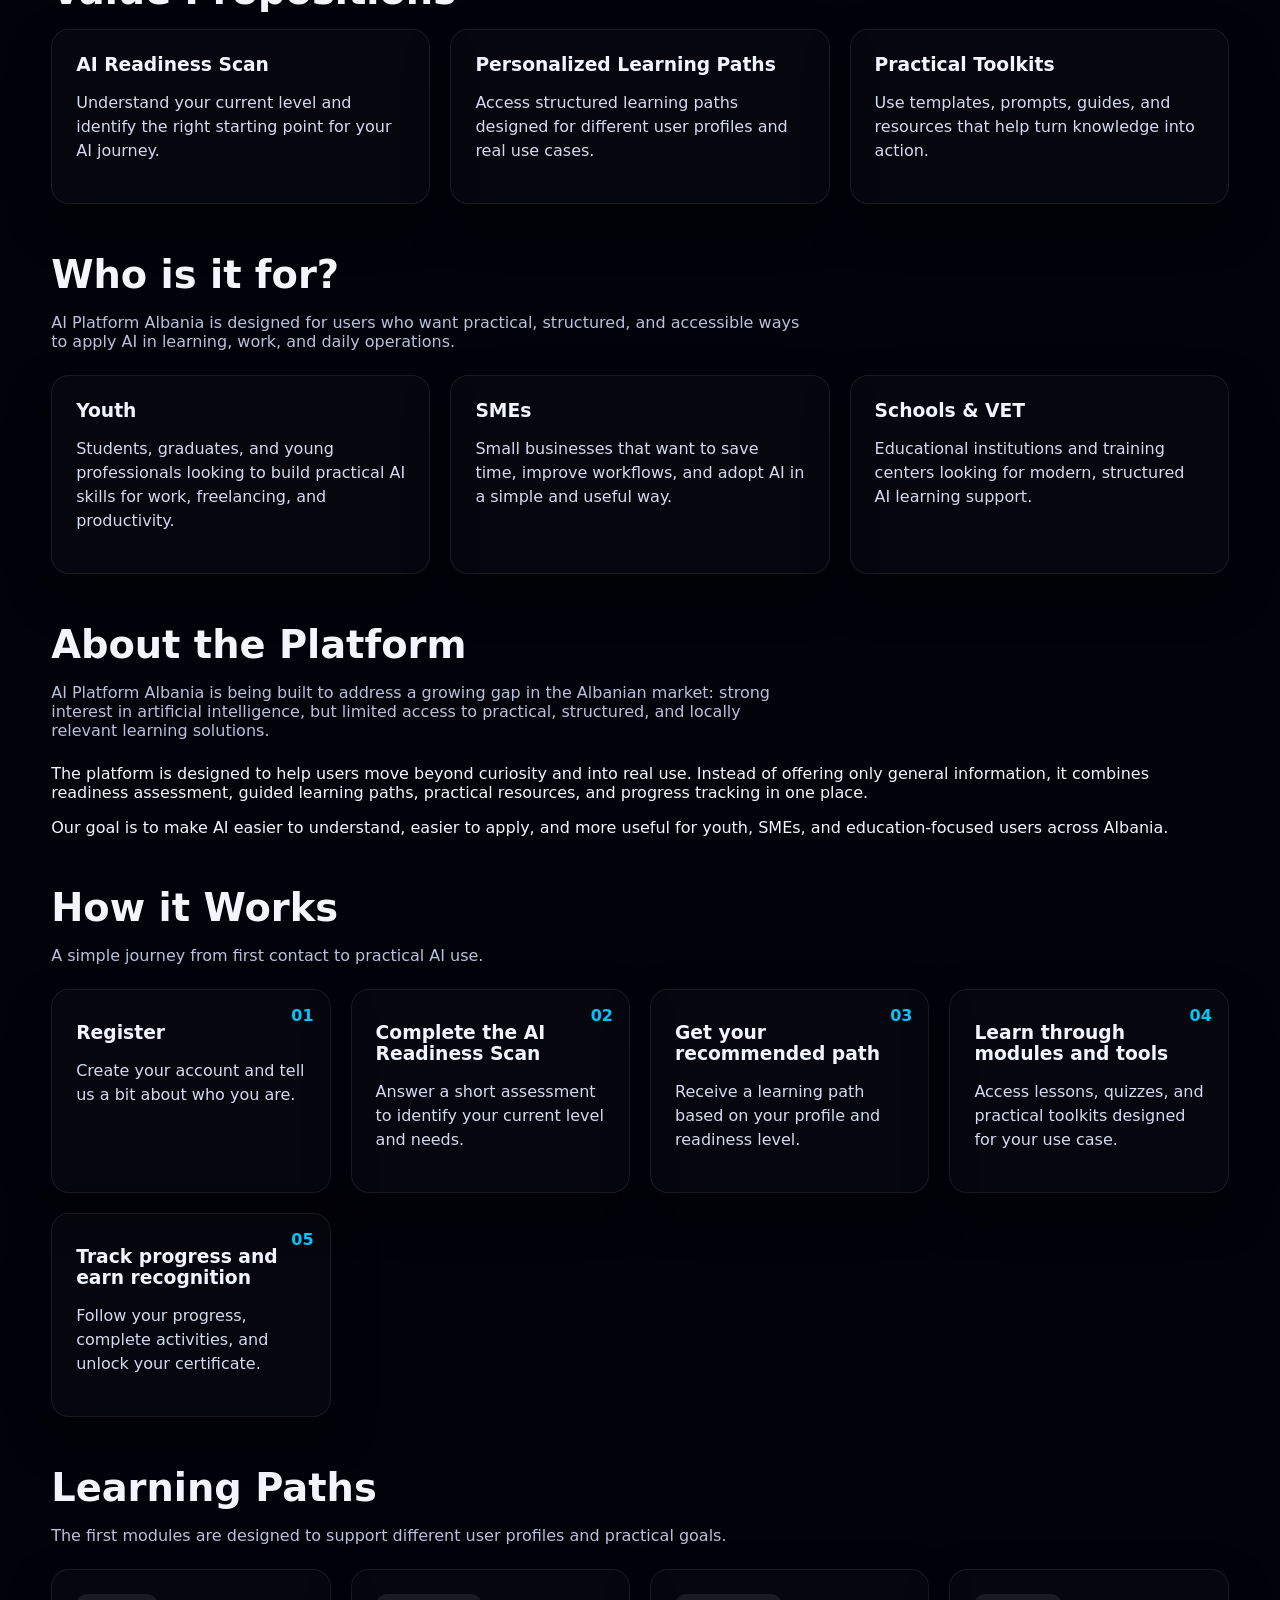
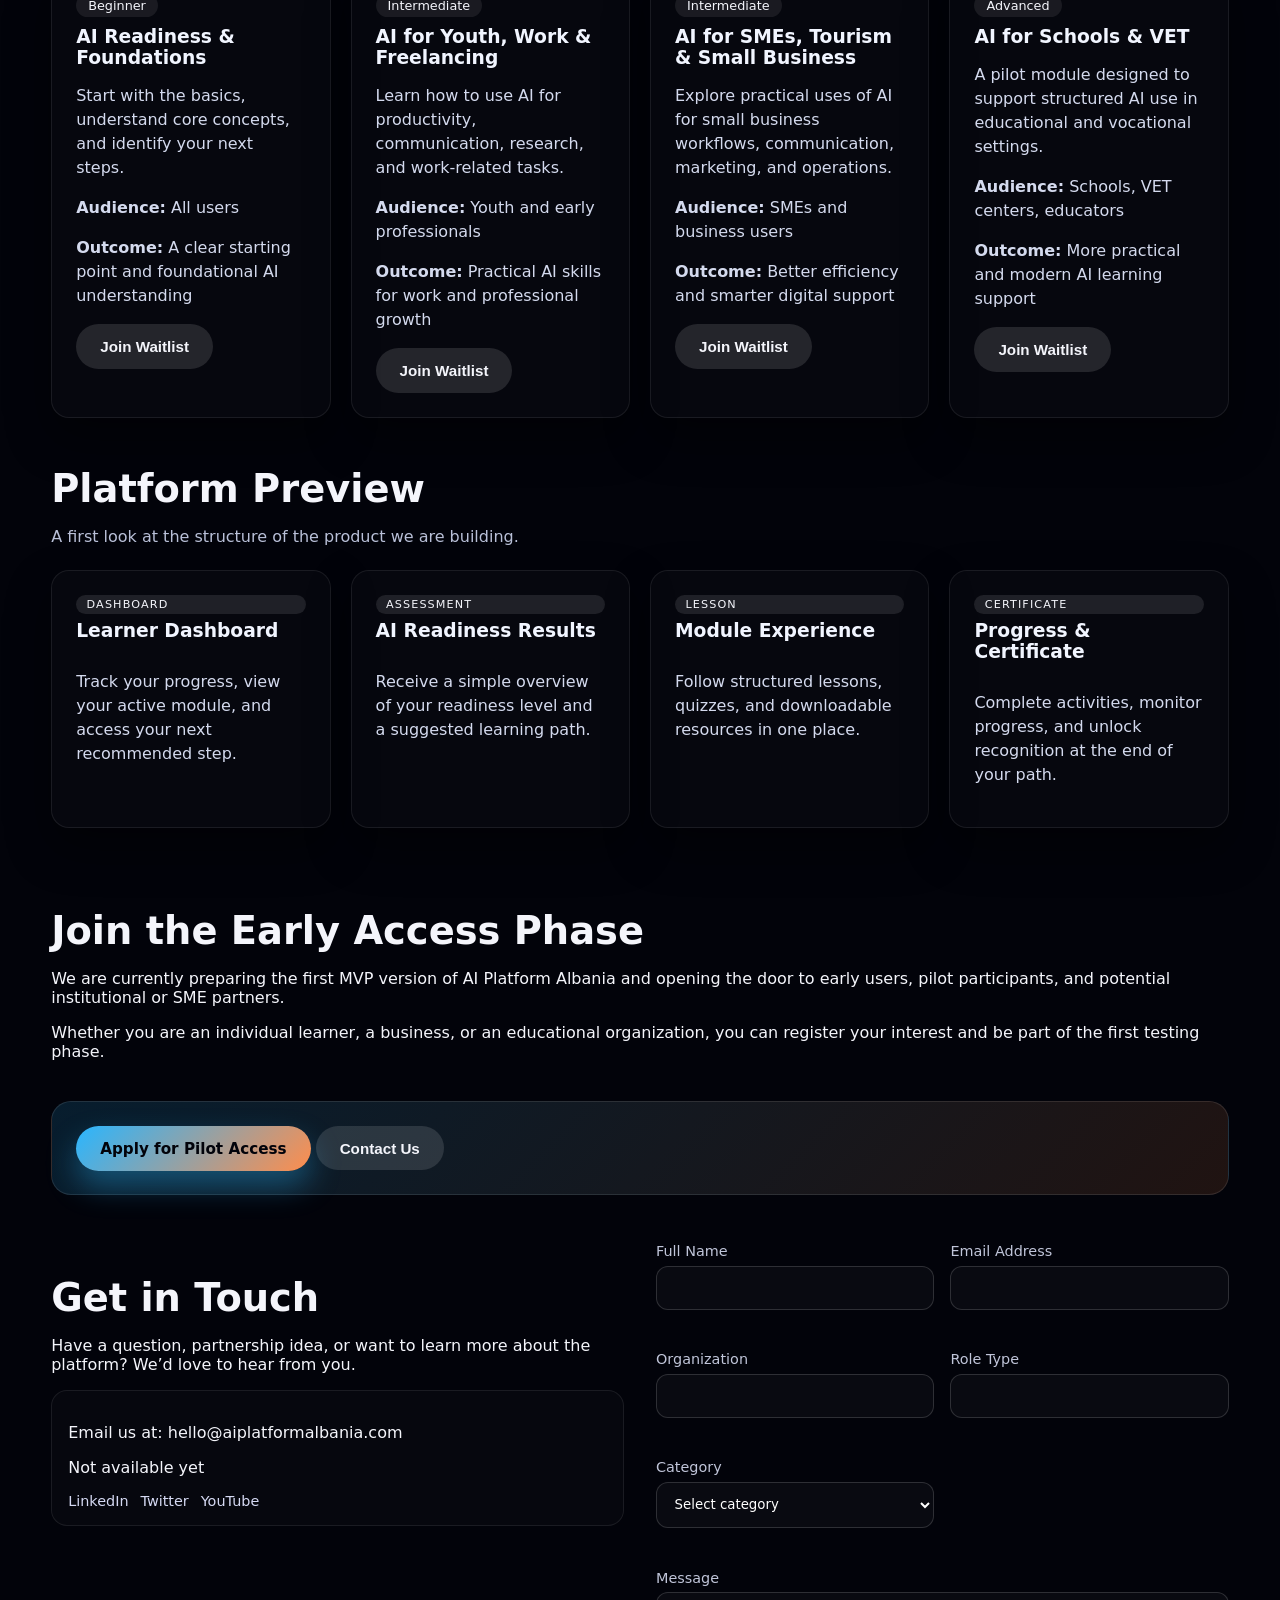
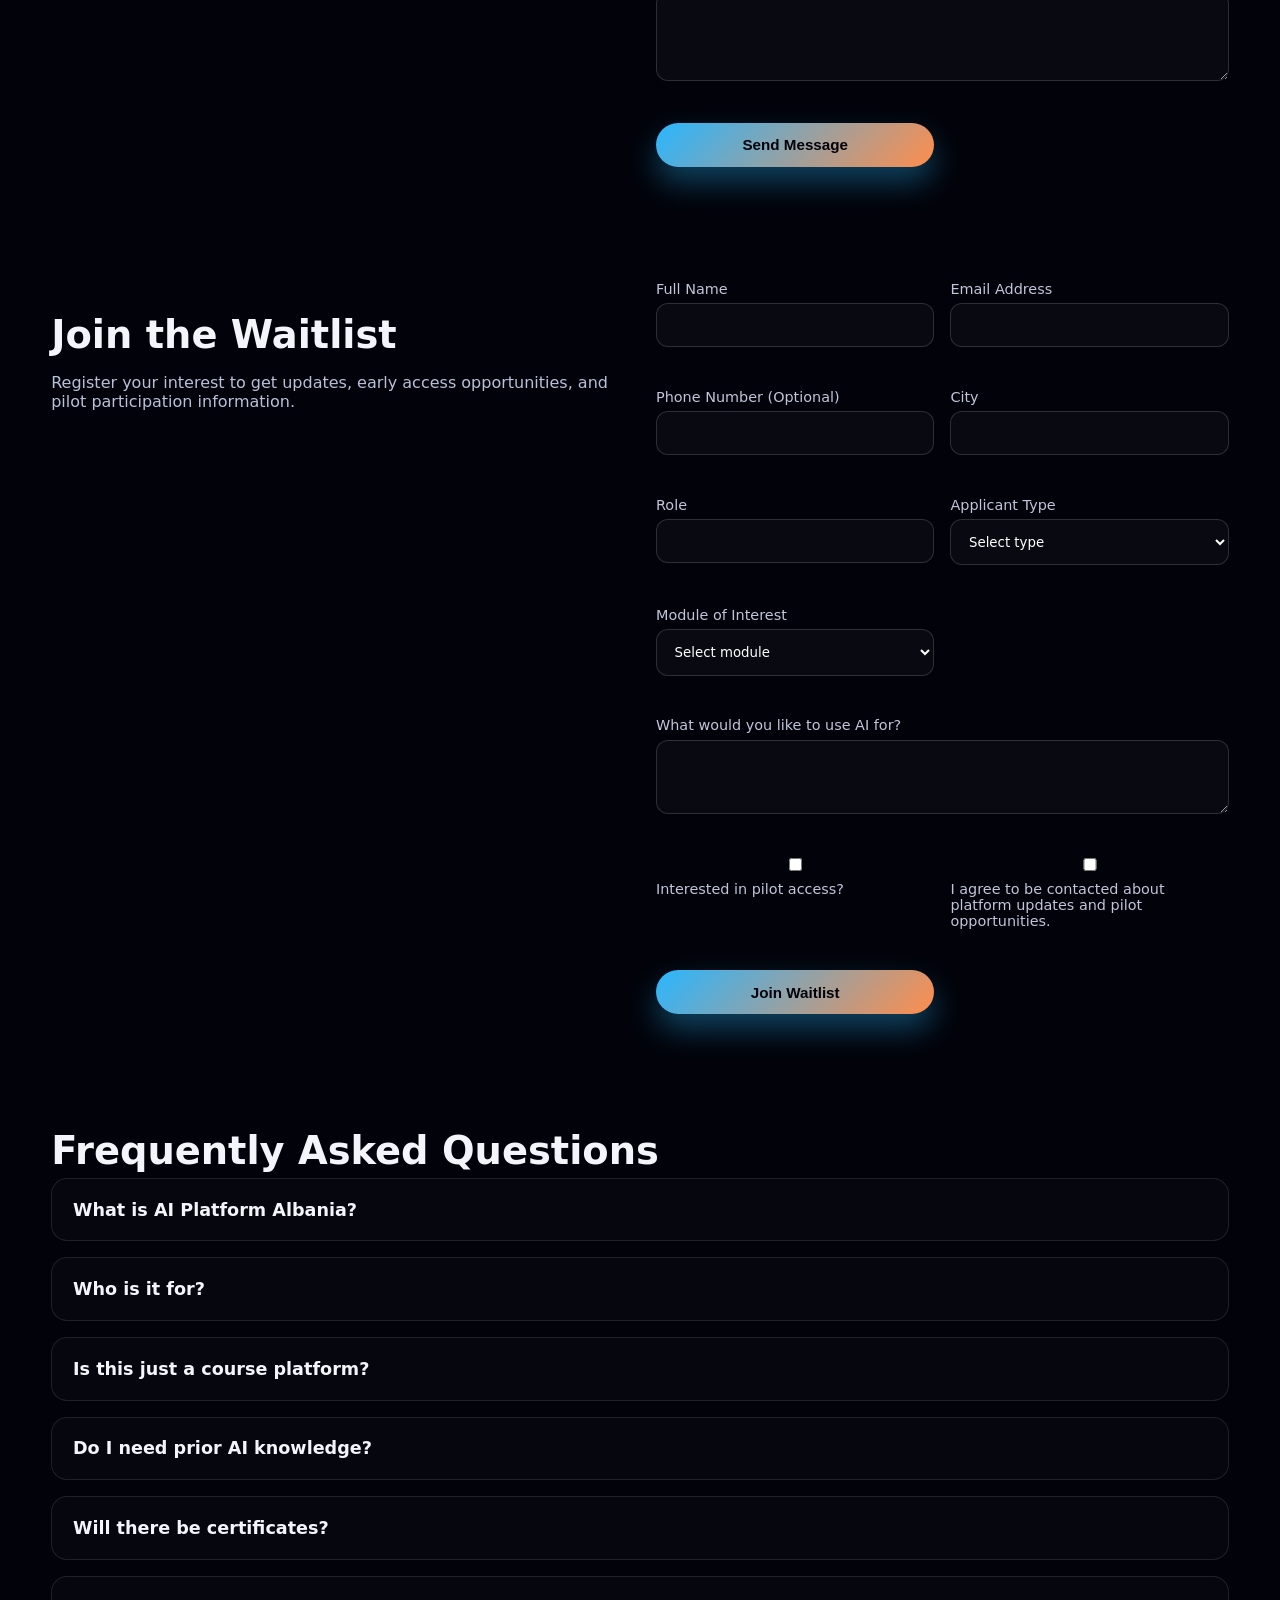
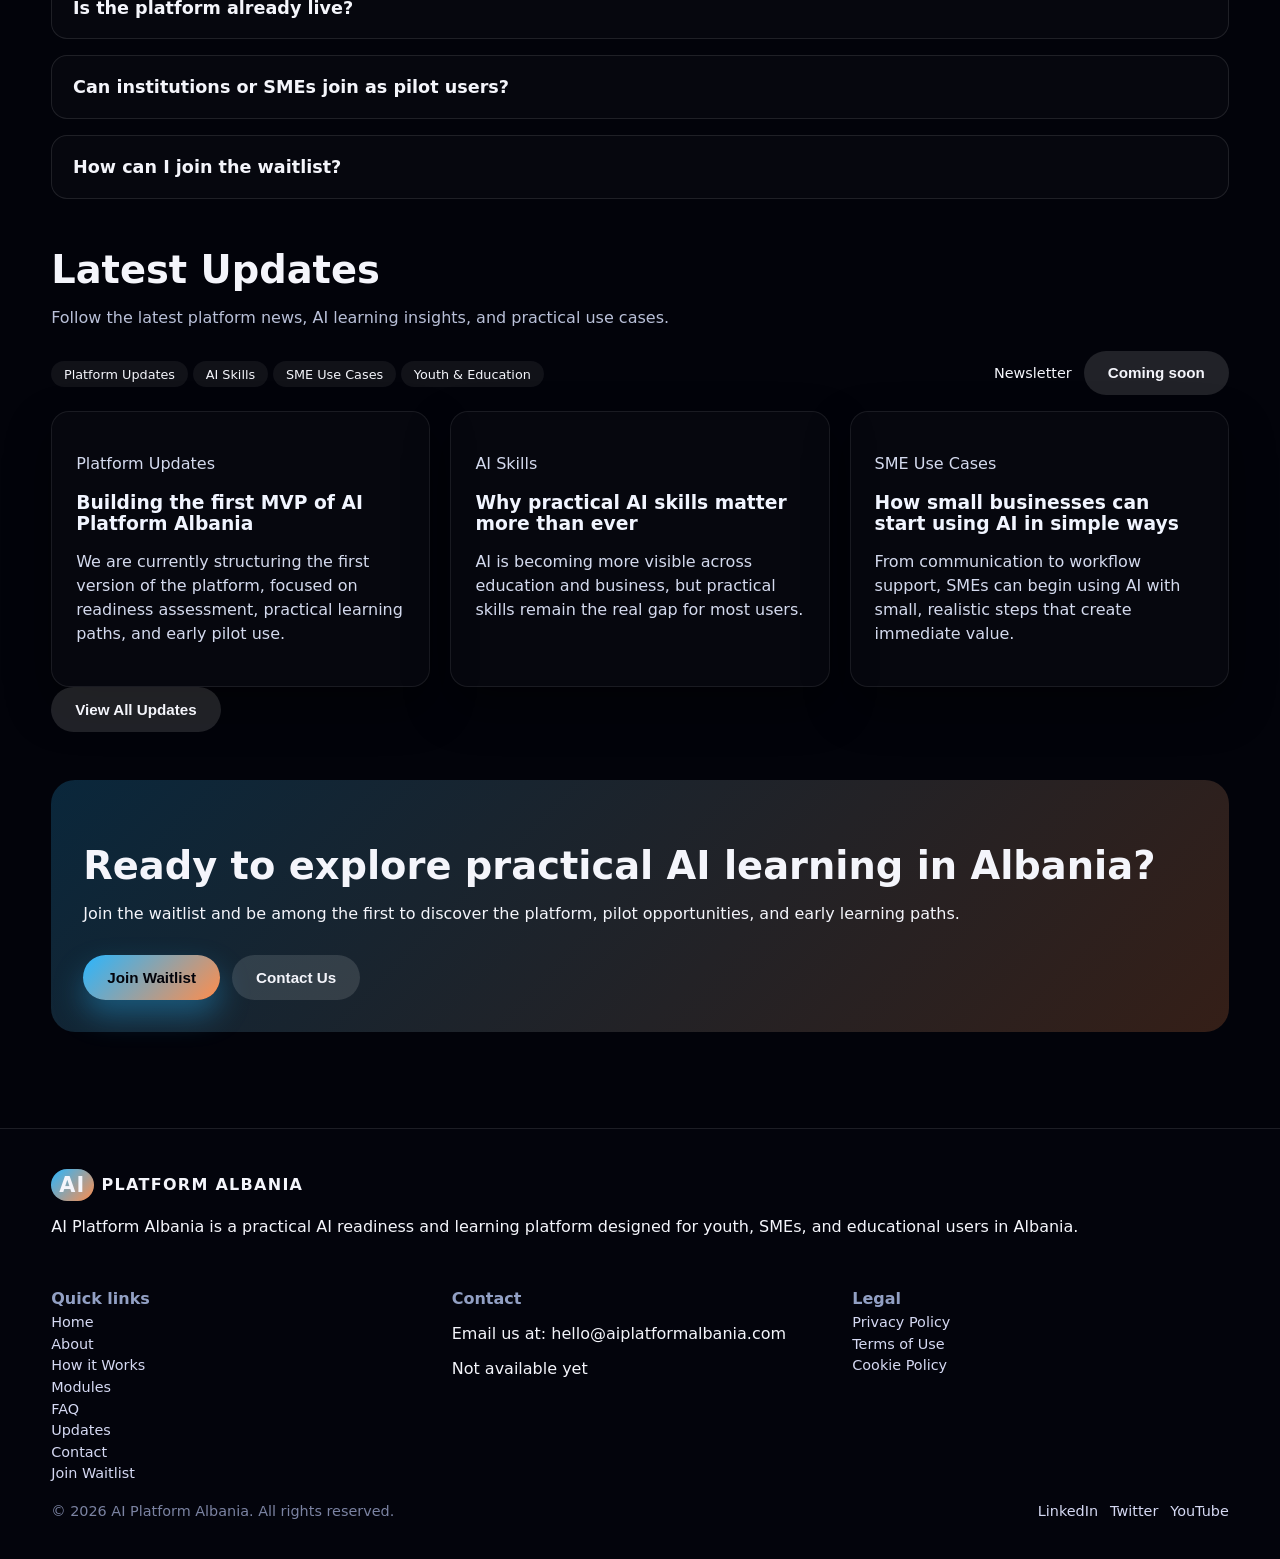
==== commit 31595d70: "Add files via upload" ====
--- a/index.html
+++ b/index.html
@@ -44,9 +44,9 @@
             <button class="ghost-btn" type="button" data-menu-link data-target="#apply">
               Join Waitlist
             </button>
-            <button class="primary-btn" type="button" data-menu-link data-target="#pilot">
+            <a class="primary-btn" href="private.html">
               Pilot Access
-            </button>
+            </a>
           </div>
         </div>
       </nav>
@@ -66,6 +66,9 @@
             <button class="ghost-btn" type="button" onclick="document.getElementById('how-it-works').scrollIntoView({ behavior: 'smooth' })">
               How it Works
             </button>
+            <a class="ghost-btn" href="private.html">
+              Pilot Access
+            </a>
           </div>
           <div class="hero-values">
             <div>
@@ -209,7 +212,7 @@
           </p>
         </div>
         <div class="pilot-card">
-          <button class="primary-btn" type="button" data-menu-link data-target="#apply">Apply for Pilot Access</button>
+          <a class="primary-btn" href="private.html">Apply for Pilot Access</a>
           <button class="ghost-btn" type="button" data-menu-link data-target="#contact">Contact Us</button>
         </div>
       </section>
